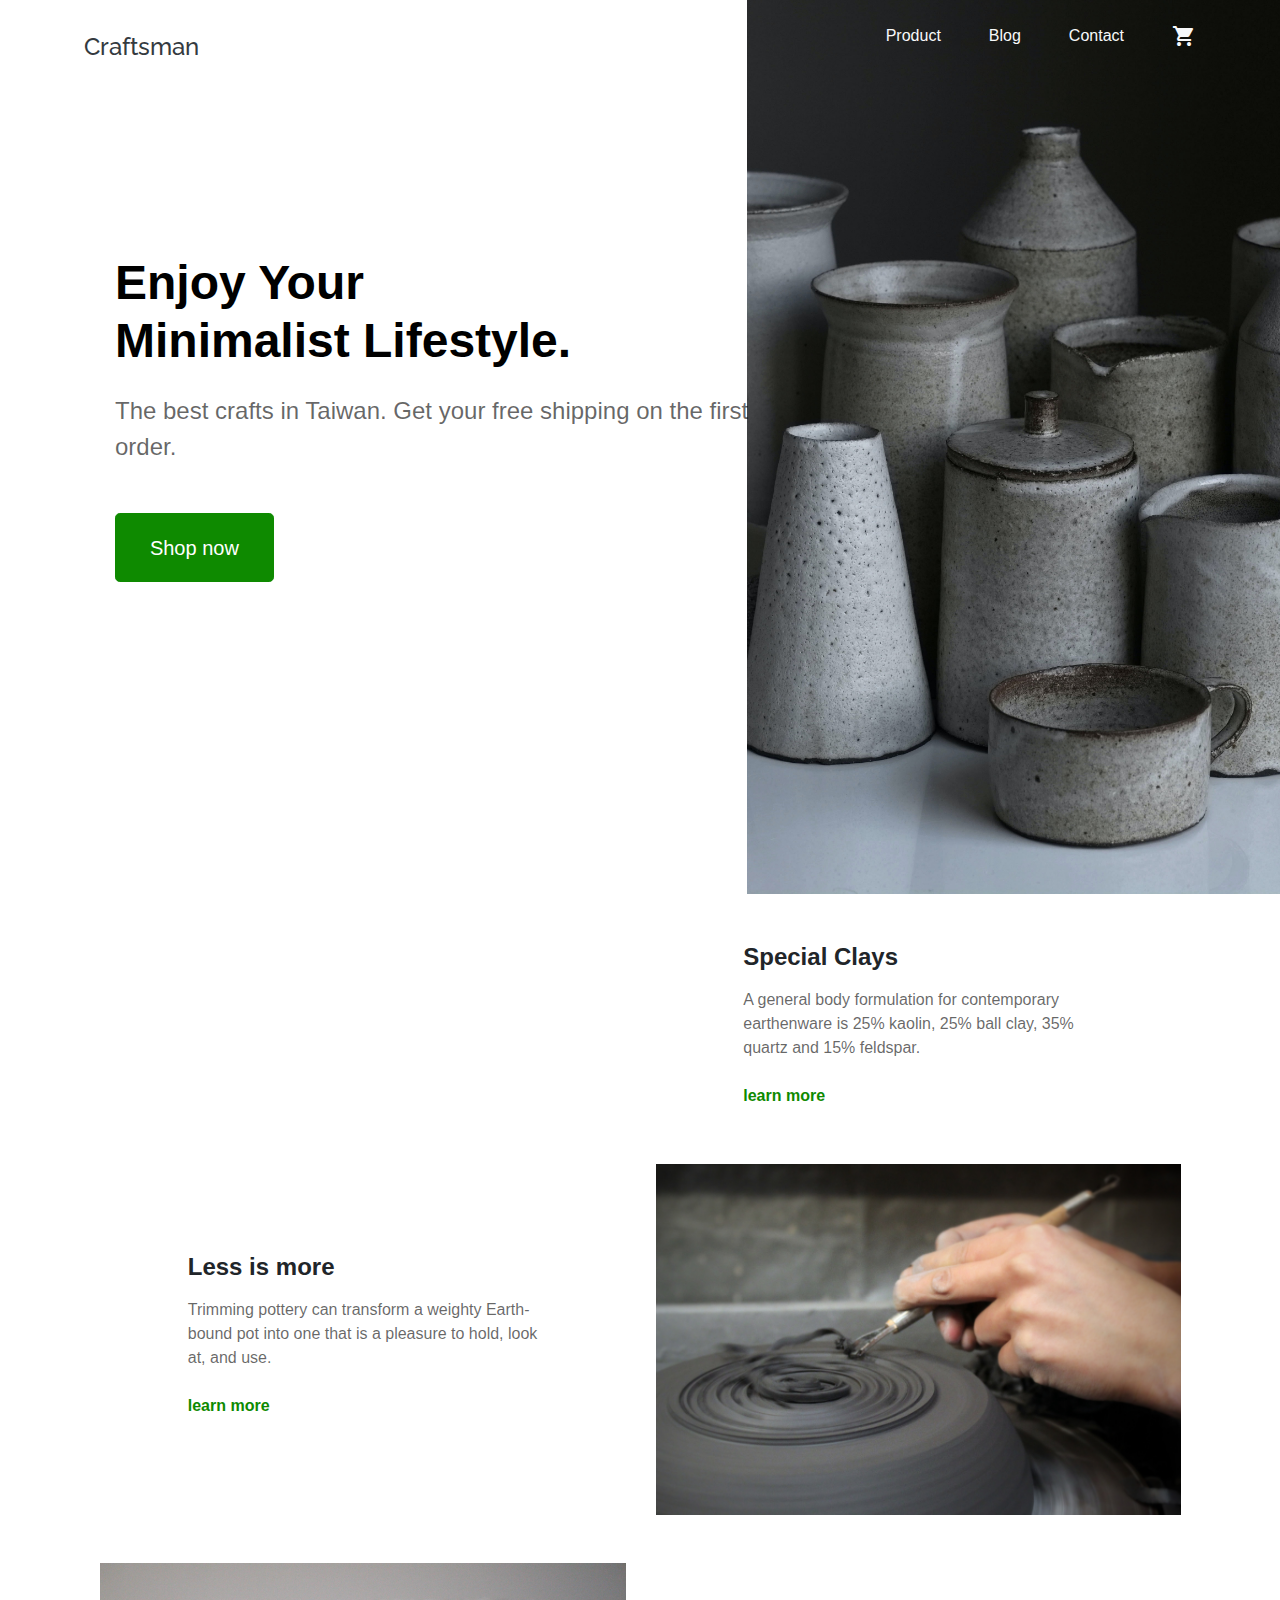
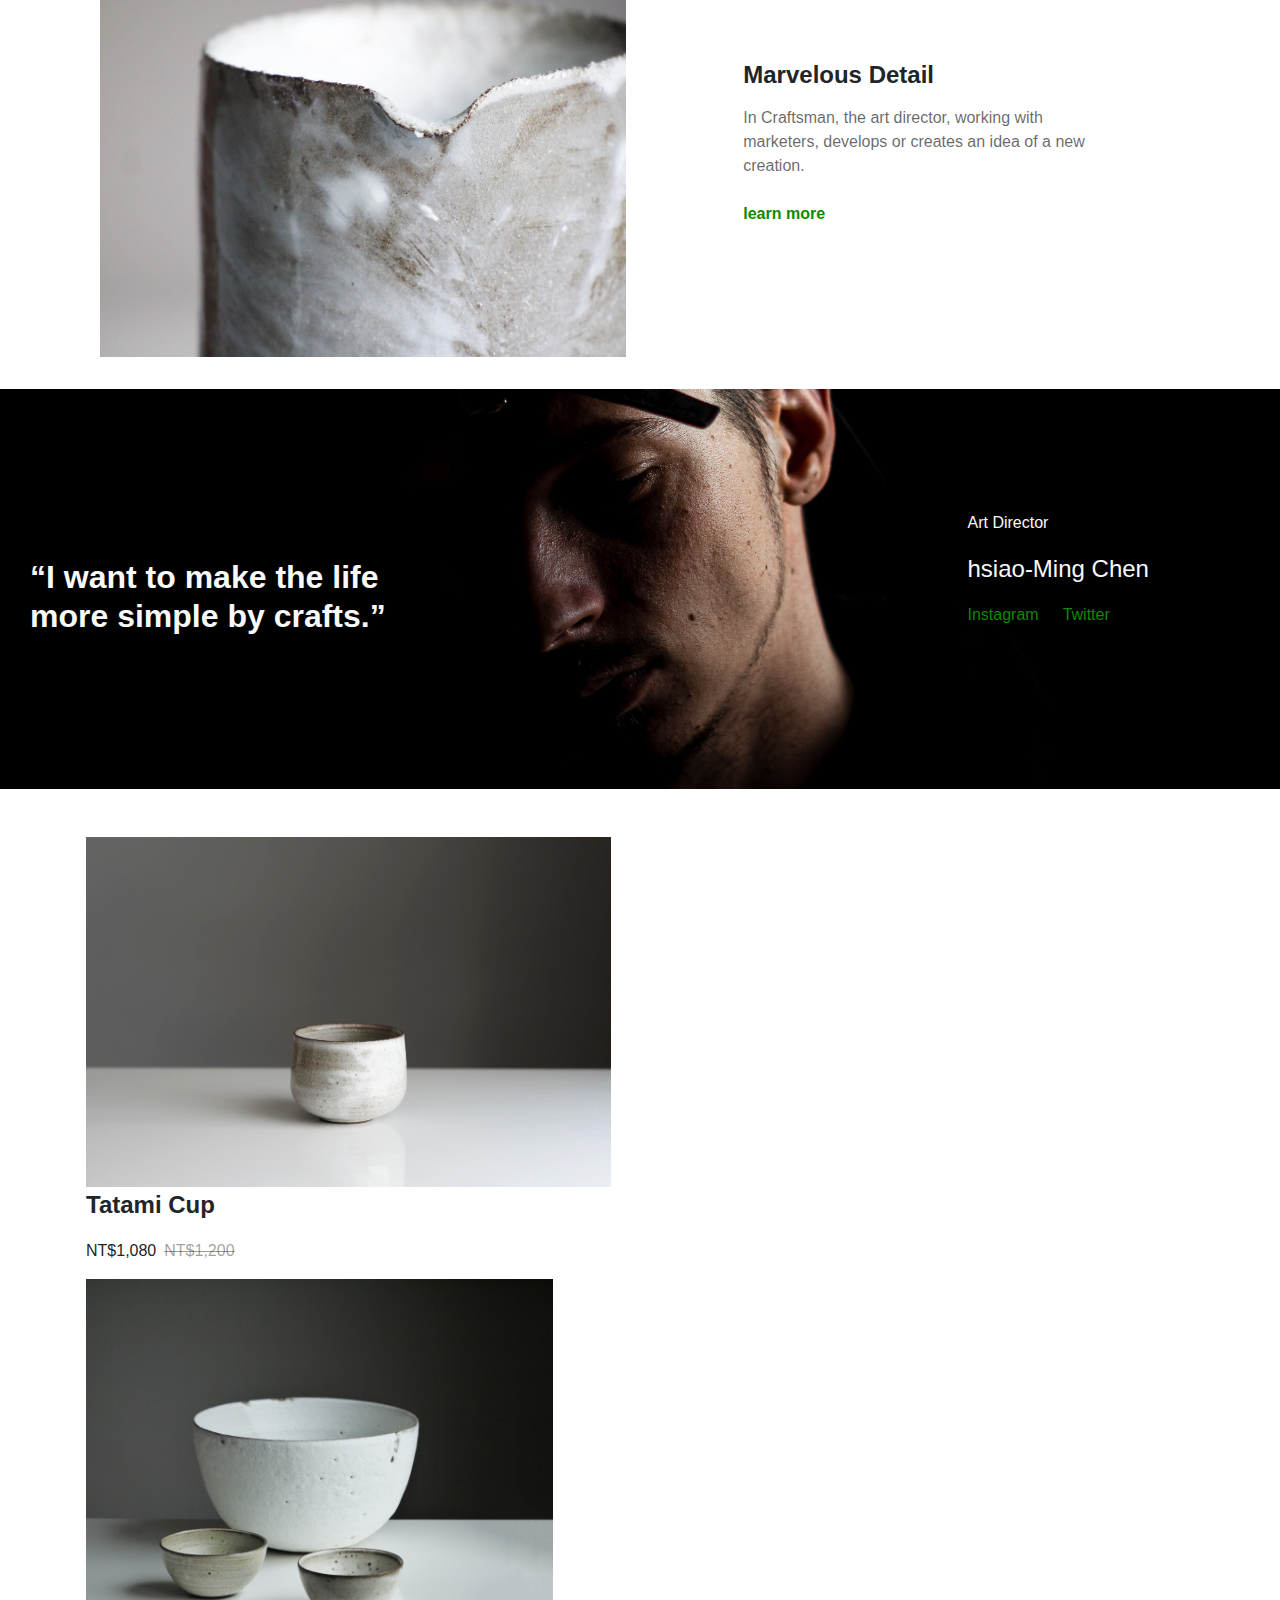
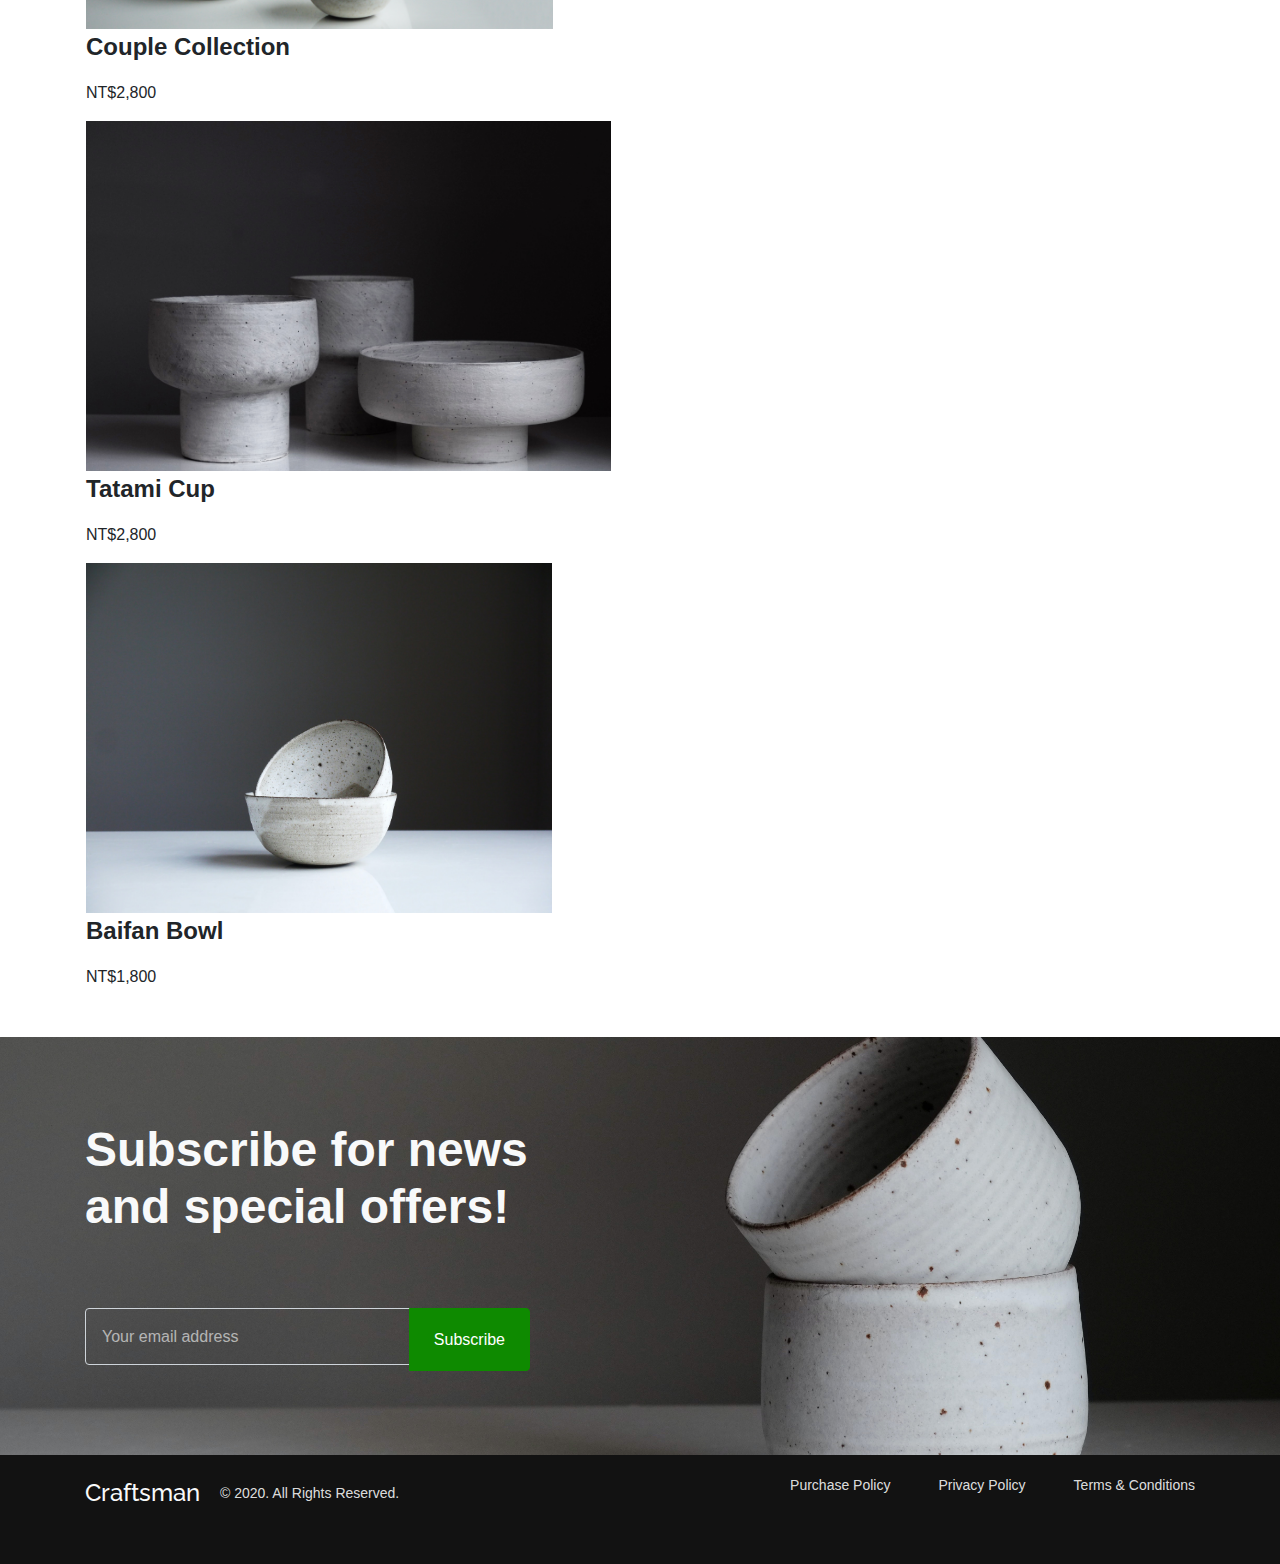
==== index.html @ 8ff85cf5 "Initial commit" ====
<!DOCTYPE html>
<html lang="en">

<head>
  <meta charset="UTF-8">
  <meta name="viewport" content="width=device-width, initial-scale=1.0">
  <meta http-equiv="X-UA-Compatible" content="ie=edge">
  <title>Craftsman</title>
  <link rel="stylesheet" href="./assets/style/all.css">
  <link href="https://fonts.googleapis.com/icon?family=Material+Icons" rel="stylesheet">
  <link href="https://fonts.googleapis.com/css2?family=Raleway:ital,wght@1,900&display=swap" rel="stylesheet">
  <link rel="stylesheet" href="https://unpkg.com/swiper/css/swiper.min.css">
</head>

<body>
  <!-- desktopMenu -->
<div class="desktopMenu container-fluid px-lg-8 d-flex justify-content-between align-items-center pt-4">
  <h1 class="raleway mb-0">
    <a href="index.html" class="text-dark fz-24">Craftsman</a>
  </h1>
  <ul class="d-flex">
    <li><a href="product.html" class="text-light">Product</a></li>
    <li><a href="#" class="text-light ml-6">Blog</a></li>
    <li><a href="#" class="text-light ml-6">Contact</a></li>
    <li>
      <a href="#">
        <span class="material-icons text-light ml-6">
          shopping_cart
        </span>
      </a>
    </li>
  </ul>
</div>
<div class="container-fluid position-relative">
  <!-- mobileHeader -->
  <div class="mobileHeader container pt-3 position-relative">
    <div class="row">
      <div class="col d-flex align-items-center ">
        <a href="#">
          <span class="material-icons hamIcon text-light">
            menu
          </span>
        </a>
      </div>
      <div class="col d-flex align-items-center justify-content-center">
        <h1 class="raleway mb-0">
          <a href="index.html" class="text-light fz-24">Craftsman</a>
        </h1>
      </div>
      <div class="col d-flex align-items-center justify-content-end">
        <a href="#">
          <span class="material-icons text-light">
            shopping_cart
          </span>
        </a>
      </div>
    </div>
    <!-- hamIcon -->
    <div class="container hamList position-absolute">
      <div class="row">
        <div class="col-12">
          <div class="d-flex justify-content-between">
            <a href="#" class="material-icons text-secondary backArrow">
              arrow_back
            </a>
            <a href="#" class="material-icons text-secondary">
              shopping_cart
            </a>
          </div>
          <div class="dropdown">
            <p class="dropdown-item-text px-0 d-flex justify-content-between align-items-center">
              <a href="product.html" class="text-secondary fz-24 font-weight-bold py-3">Product</a>
              <span class="material-icons">
                keyboard_arrow_up
              </span>
            </p>
            <hr class="text-secondary">
            <a class="dropdown-item text-info px-0" href="#">ALL24</a>
            <a class="dropdown-item text-info px-0" href="#">BOWL10</a>
            <a class="dropdown-item text-info px-0" href="#">CUP8</a>
            <a class="dropdown-item text-info px-0" href="#">PLATE3</a>
            <a class="dropdown-item text-info px-0" href="#">VASE3</a>
          </div>
          <hr class="text-secondary">
          <a href="#" class="text-secondary fz-24 font-weight-bold py-3">Blog</a>
          <hr class="text-secondary">
          <a href="#" class="text-secondary fz-24 font-weight-bold py-3">Contact</a>
          <hr class="text-secondary mb-213">
        </div>
      </div>
    </div>
  </div>
  <!-- banner -->
  <div class="row justify-content-end">
    <div class="banner col-lg-5 bg-cover position-absolute"></div>
  </div>
  <div class="bannerSlogan container">
    <div class="row d-lg-flex flex-lg-column justify-content-center">
      <div class="col-lg-7">
        <h2 class="text-light text-center font-weight-bold mb-4">Enjoy Your</br> Minimalist Lifestyle.</h2>
        <p class="text-success text-center mb-lg-6">The best crafts in Taiwan. Get your free shipping on the first
          order.
        </p>
        <a class="shopBtn btn btn-primary btn-lg " href="product.html" role="button">Shop now</a>
      </div>
    </div>
  </div>
</div>
<!-- index introdution -->
<div class="introduction container-fluid px-lg-8">
  <div class="row">
    <ul class="col-12 pl-3">
      <li class="d-lg-flex align-items-lg-center mb-lg-5">
        <img src="assets/images/index-2.jpg" alt="" class="mb-3 col-lg-6">
        <div class="col-lg-6 d-lg-flex flex-lg-column align-items-lg-center">
          <h4 class="fz-24 font-weight-bold mb-3">Special Clays</h4>
          <p class="mb-4 text-info">A general body formulation for contemporary earthenware is 25% kaolin, 25%
            ball clay, 35% quartz and
            15% feldspar.</p>
          <a href="#" class="text-primary font-weight-bold mb-4">learn more</a>
        </div>
      </li>
      <li class="d-lg-flex flex-lg-row-reverse align-items-lg-center mb-lg-5">
        <img src="assets/images/index-3.jpg" alt="" class="mb-3 col-lg-6">
        <div class="col-lg-6 d-lg-flex flex-lg-column align-items-lg-center">
          <h4 class="fz-24 font-weight-bold mb-3">Less is more</h4>
          <p class="mb-4 text-info">Trimming pottery can transform a weighty Earth-bound pot into one that is a
            pleasure to hold, look
            at, and use.</p>
          <a href="#" class="text-primary font-weight-bold mb-4">learn more</a>
        </div>
      </li>
      <li class="d-lg-flex align-items-lg-center">
        <img src="assets/images/index-4.jpg" alt="" class="mb-3 col-lg-6">
        <div class="col-lg-6 d-lg-flex flex-lg-column align-items-lg-center">
          <h4 class="fz-24 font-weight-bold mb-3">Marvelous Detail</h4>
          <p class="mb-4 text-info">In Craftsman, the art director, working with marketers, develops or creates an
            idea of a new
            creation.</p>
          <a href="#" class="text-primary font-weight-bold mb-6">learn more</a>
        </div>
      </li>
    </ul>
  </div>
</div>
<!-- art director -->
<div
  class="director bg-cover container-fluid d-flex flex-column flex-lg-row justify-content-between align-items-lg-center mb-6">
  <h3 class="text-light col-lg-4 font-weight-bold fz-32 py-15 pt-4">“I want to make the life more simple by crafts.”
  </h3>
  <div class="py-15 col-lg-3">
    <p class="text-light">Art Director</p>
    <p class="fz-24 text-light">hsiao-Ming Chen</p>
    <ul class="d-flex pb-4">
      <li>
        <a href="#" class="text-primary">Instagram</a>
      </li>
      <li class="ml-4">
        <a href="#" class="text-primary">Twitter</a>
      </li>
    </ul>
  </div>
</div>
<!-- craft Touch Slider -->
<div class="swiper-container mb-6 pl-3">
  <div class="swiper-wrapper craftContent">
    <div class="swiper-slide craftSlider">
      <img src="assets/images/img-1.jpg" alt="">
      <p class="font-weight-bold fz-24">Tatami Cup</p>
      <p>NT$1,080<span class="text-warning ml-2 lineThrough">NT$1,200</span></p>
    </div>
    <div class="swiper-slide craftSlider">
      <img src="assets/images/img-2.jpg" alt="">
      <p class="font-weight-bold fz-24">Couple Collection</p>
      <p>NT$2,800</p>
    </div>
    <div class="swiper-slide craftSlider">
      <img src="assets/images/img-3.jpg" alt="">
      <p class="font-weight-bold fz-24">Tatami Cup</p>
      <p>NT$2,800</p>
    </div>
    <div class="swiper-slide craftSlider">
      <img src="assets/images/img-4.jpg" alt="">
      <p class="font-weight-bold fz-24">Baifan Bowl</p>
      <p>NT$1,800</p>
    </div>
  </div>
</div>

  <!-- subscribe -->
  <div class="subscribe bg-cover">
    <div class="container">
      <div class="row">
        <div class="col-12 col-lg-5">
          <h2 class="text-light font-weight-bold py-4 pt-lg-8 mb-lg-6">Subscribe for news</br> and special offers!</h2>
          <div class="input-group mb-4 mb-lg-8">
            <input type="text" class="form-control bg-transparent subscribeInput" placeholder="Your email address"
              aria-label="Your email address" aria-describedby="subscribeEmail">
            <div class="input-group-append">
              <button class="btn btn-primary subscribeBtn" type="button" id="subscribeEmail">Subscribe</button>
            </div>
          </div>
        </div>
      </div>
    </div>
  </div>
  <!-- footer -->
  <div class="footer bg-secondary">
    <div class="container">
      <div class="row">
        <div class="col-12 col-lg-12 d-lg-flex justify-content-lg-between align-items-lg-center">
          <h2 class="raleway fz-24 pt-4 pb-6">
            <a href="index.html" class="text-light">Craftsman</a>
          </h2>
          <ul class="mb-6 d-lg-flex">
            <li>
              <a href="#" class="fz-14 text-success">Purchase Policy</a>
            </li>
            <li>
              <a href="#" class="fz-14 text-success ml-lg-6">Privacy Policy</a>
            </li>
            <li>
              <a href="#" class="fz-14 text-success ml-lg-6">Terms & Conditions</a>
            </li>
          </ul>
          <p class="fz-14 text-success">© 2020. All Rights Reserved.</p>
        </div>
      </div>
    </div>
  </div>


  <script src="./assets/js/vendors.js"></script>
  <script src="./assets/js/all.js"></script>
  <script src="https://unpkg.com/swiper/js/swiper.min.js"></script>

  <!-- Initialize Swiper -->
  <script>
    var swiper = new Swiper('.swiper-container', {
      slidesPerView: 1.5, // perview 秀出來圖的數量
      spaceBetween: 16,  // slide 間距
      grabCursor: true, // 小手
      breakpoints: {
        // 768: {
        //   slidesPerView: 4,
        //   spaceBetween: 40,
        // },
        1200: {
          slidesPerView: 4,
          spaceBetween: 30,
        },
      }
    });
  </script>
</body>

</html>
---- assets/style/all.css ----
*, *::before, *::after {
  -webkit-box-sizing: border-box;
          box-sizing: border-box; }

img {
  max-width: 100%;
  height: auto;
  display: block; }

body {
  line-height: 1.5;
  height: 100vh; }

a {
  display: block !important;
  text-decoration: none !important;
  color: black; }

ul {
  list-style: none !important;
  -webkit-padding-start: 0px !important;
          padding-inline-start: 0px !important; }

.fz-24 {
  font-size: 24px; }

.fz-20 {
  font-size: 20px; }

.fz-14 {
  font-size: 14px; }

.fz-32 {
  font-size: 32px; }

.raleway {
  font-family: 'Raleway', sans-serif; }

.bg-cover {
  background-position: center center;
  background-size: cover;
  background-repeat: no-repeat; }

.py-15 {
  padding-left: 15px;
  padding-right: 15px; }

.mb-213 {
  margin-bottom: 213px; }

.lineThrough {
  text-decoration: line-through; }

/*!
 * Bootstrap v4.5.0 (https://getbootstrap.com/)
 * Copyright 2011-2020 The Bootstrap Authors
 * Copyright 2011-2020 Twitter, Inc.
 * Licensed under MIT (https://github.com/twbs/bootstrap/blob/master/LICENSE)
 */
:root {
  --blue: #007bff;
  --indigo: #6610f2;
  --purple: #6f42c1;
  --pink: #e83e8c;
  --red: #dc3545;
  --orange: #fd7e14;
  --yellow: #ffc107;
  --green: #28a745;
  --teal: #20c997;
  --cyan: #17a2b8;
  --white: #fff;
  --gray: #6c757d;
  --gray-dark: #343a40;
  --primary: #0E8A00;
  --secondary: #121212;
  --success: #FFFFFFDE;
  --info: #0000009A;
  --warning: #00000062;
  --danger: #F2F2F2;
  --light: #f8f9fa;
  --dark: #343a40;
  --breakpoint-xs: 0;
  --breakpoint-sm: 576px;
  --breakpoint-md: 768px;
  --breakpoint-lg: 992px;
  --breakpoint-xl: 1200px;
  --font-family-sans-serif: -apple-system, BlinkMacSystemFont, "Segoe UI", Roboto, "Helvetica Neue", Arial, "Noto Sans", sans-serif, "Apple Color Emoji", "Segoe UI Emoji", "Segoe UI Symbol", "Noto Color Emoji";
  --font-family-monospace: SFMono-Regular, Menlo, Monaco, Consolas, "Liberation Mono", "Courier New", monospace; }

*, *::before, *::after {
  -webkit-box-sizing: border-box;
          box-sizing: border-box; }

html {
  font-family: sans-serif;
  line-height: 1.15;
  -webkit-text-size-adjust: 100%;
  -webkit-tap-highlight-color: rgba(0, 0, 0, 0); }

article, aside, figcaption, figure, footer, header, hgroup, main, nav, section {
  display: block; }

body {
  margin: 0;
  font-family: -apple-system, BlinkMacSystemFont, "Segoe UI", Roboto, "Helvetica Neue", Arial, "Noto Sans", sans-serif, "Apple Color Emoji", "Segoe UI Emoji", "Segoe UI Symbol", "Noto Color Emoji";
  font-size: 1rem;
  font-weight: 400;
  line-height: 1.5;
  color: #212529;
  text-align: left;
  background-color: #fff; }

[tabindex="-1"]:focus:not(:focus-visible) {
  outline: 0 !important; }

hr {
  -webkit-box-sizing: content-box;
          box-sizing: content-box;
  height: 0;
  overflow: visible; }

h1, h2, h3, h4, h5, h6 {
  margin-top: 0;
  margin-bottom: 0.5rem; }

p {
  margin-top: 0;
  margin-bottom: 1rem; }

abbr[title],
abbr[data-original-title] {
  text-decoration: underline;
  -webkit-text-decoration: underline dotted;
          text-decoration: underline dotted;
  cursor: help;
  border-bottom: 0;
  -webkit-text-decoration-skip-ink: none;
          text-decoration-skip-ink: none; }

address {
  margin-bottom: 1rem;
  font-style: normal;
  line-height: inherit; }

ol,
ul,
dl {
  margin-top: 0;
  margin-bottom: 1rem; }

ol ol,
ul ul,
ol ul,
ul ol {
  margin-bottom: 0; }

dt {
  font-weight: 700; }

dd {
  margin-bottom: .5rem;
  margin-left: 0; }

blockquote {
  margin: 0 0 1rem; }

b,
strong {
  font-weight: bolder; }

small {
  font-size: 80%; }

sub,
sup {
  position: relative;
  font-size: 75%;
  line-height: 0;
  vertical-align: baseline; }

sub {
  bottom: -.25em; }

sup {
  top: -.5em; }

a {
  color: #0E8A00;
  text-decoration: none;
  background-color: transparent; }
  a:hover {
    color: #063e00;
    text-decoration: underline; }

a:not([href]) {
  color: inherit;
  text-decoration: none; }
  a:not([href]):hover {
    color: inherit;
    text-decoration: none; }

pre,
code,
kbd,
samp {
  font-family: SFMono-Regular, Menlo, Monaco, Consolas, "Liberation Mono", "Courier New", monospace;
  font-size: 1em; }

pre {
  margin-top: 0;
  margin-bottom: 1rem;
  overflow: auto;
  -ms-overflow-style: scrollbar; }

figure {
  margin: 0 0 1rem; }

img {
  vertical-align: middle;
  border-style: none; }

svg {
  overflow: hidden;
  vertical-align: middle; }

table {
  border-collapse: collapse; }

caption {
  padding-top: 0.75rem;
  padding-bottom: 0.75rem;
  color: #6c757d;
  text-align: left;
  caption-side: bottom; }

th {
  text-align: inherit; }

label {
  display: inline-block;
  margin-bottom: 0.5rem; }

button {
  border-radius: 0; }

button:focus {
  outline: 1px dotted;
  outline: 5px auto -webkit-focus-ring-color; }

input,
button,
select,
optgroup,
textarea {
  margin: 0;
  font-family: inherit;
  font-size: inherit;
  line-height: inherit; }

button,
input {
  overflow: visible; }

button,
select {
  text-transform: none; }

[role="button"] {
  cursor: pointer; }

select {
  word-wrap: normal; }

button,
[type="button"],
[type="reset"],
[type="submit"] {
  -webkit-appearance: button; }

button:not(:disabled),
[type="button"]:not(:disabled),
[type="reset"]:not(:disabled),
[type="submit"]:not(:disabled) {
  cursor: pointer; }

button::-moz-focus-inner,
[type="button"]::-moz-focus-inner,
[type="reset"]::-moz-focus-inner,
[type="submit"]::-moz-focus-inner {
  padding: 0;
  border-style: none; }

input[type="radio"],
input[type="checkbox"] {
  -webkit-box-sizing: border-box;
          box-sizing: border-box;
  padding: 0; }

textarea {
  overflow: auto;
  resize: vertical; }

fieldset {
  min-width: 0;
  padding: 0;
  margin: 0;
  border: 0; }

legend {
  display: block;
  width: 100%;
  max-width: 100%;
  padding: 0;
  margin-bottom: .5rem;
  font-size: 1.5rem;
  line-height: inherit;
  color: inherit;
  white-space: normal; }

progress {
  vertical-align: baseline; }

[type="number"]::-webkit-inner-spin-button,
[type="number"]::-webkit-outer-spin-button {
  height: auto; }

[type="search"] {
  outline-offset: -2px;
  -webkit-appearance: none; }

[type="search"]::-webkit-search-decoration {
  -webkit-appearance: none; }

::-webkit-file-upload-button {
  font: inherit;
  -webkit-appearance: button; }

output {
  display: inline-block; }

summary {
  display: list-item;
  cursor: pointer; }

template {
  display: none; }

[hidden] {
  display: none !important; }

h1, h2, h3, h4, h5, h6,
.h1, .h2, .h3, .h4, .h5, .h6 {
  margin-bottom: 0.5rem;
  font-weight: 500;
  line-height: 1.2; }

h1, .h1 {
  font-size: 2.5rem; }

h2, .h2 {
  font-size: 2rem; }

h3, .h3 {
  font-size: 1.75rem; }

h4, .h4 {
  font-size: 1.5rem; }

h5, .h5 {
  font-size: 1.25rem; }

h6, .h6 {
  font-size: 1rem; }

.lead {
  font-size: 1.25rem;
  font-weight: 300; }

.display-1 {
  font-size: 6rem;
  font-weight: 300;
  line-height: 1.2; }

.display-2 {
  font-size: 5.5rem;
  font-weight: 300;
  line-height: 1.2; }

.display-3 {
  font-size: 4.5rem;
  font-weight: 300;
  line-height: 1.2; }

.display-4 {
  font-size: 3.5rem;
  font-weight: 300;
  line-height: 1.2; }

hr {
  margin-top: 1rem;
  margin-bottom: 1rem;
  border: 0;
  border-top: 1px solid rgba(0, 0, 0, 0.1); }

small,
.small {
  font-size: 80%;
  font-weight: 400; }

mark,
.mark {
  padding: 0.2em;
  background-color: #fcf8e3; }

.list-unstyled {
  padding-left: 0;
  list-style: none; }

.list-inline {
  padding-left: 0;
  list-style: none; }

.list-inline-item {
  display: inline-block; }
  .list-inline-item:not(:last-child) {
    margin-right: 0.5rem; }

.initialism {
  font-size: 90%;
  text-transform: uppercase; }

.blockquote {
  margin-bottom: 1rem;
  font-size: 1.25rem; }

.blockquote-footer {
  display: block;
  font-size: 80%;
  color: #6c757d; }
  .blockquote-footer::before {
    content: "\2014\00A0"; }

.img-fluid {
  max-width: 100%;
  height: auto; }

.img-thumbnail {
  padding: 0.25rem;
  background-color: #fff;
  border: 1px solid #dee2e6;
  border-radius: 0.25rem;
  max-width: 100%;
  height: auto; }

.figure {
  display: inline-block; }

.figure-img {
  margin-bottom: 0.5rem;
  line-height: 1; }

.figure-caption {
  font-size: 90%;
  color: #6c757d; }

code {
  font-size: 87.5%;
  color: #e83e8c;
  word-wrap: break-word; }
  a > code {
    color: inherit; }

kbd {
  padding: 0.2rem 0.4rem;
  font-size: 87.5%;
  color: #fff;
  background-color: #212529;
  border-radius: 0.2rem; }
  kbd kbd {
    padding: 0;
    font-size: 100%;
    font-weight: 700; }

pre {
  display: block;
  font-size: 87.5%;
  color: #212529; }
  pre code {
    font-size: inherit;
    color: inherit;
    word-break: normal; }

.pre-scrollable {
  max-height: 340px;
  overflow-y: scroll; }

.container {
  width: 100%;
  padding-right: 15px;
  padding-left: 15px;
  margin-right: auto;
  margin-left: auto; }
  @media (min-width: 576px) {
    .container {
      max-width: 540px; } }
  @media (min-width: 768px) {
    .container {
      max-width: 720px; } }
  @media (min-width: 992px) {
    .container {
      max-width: 960px; } }
  @media (min-width: 1200px) {
    .container {
      max-width: 1140px; } }

.container-fluid, .container-sm, .container-md, .container-lg, .container-xl {
  width: 100%;
  padding-right: 15px;
  padding-left: 15px;
  margin-right: auto;
  margin-left: auto; }

@media (min-width: 576px) {
  .container, .container-sm {
    max-width: 540px; } }

@media (min-width: 768px) {
  .container, .container-sm, .container-md {
    max-width: 720px; } }

@media (min-width: 992px) {
  .container, .container-sm, .container-md, .container-lg {
    max-width: 960px; } }

@media (min-width: 1200px) {
  .container, .container-sm, .container-md, .container-lg, .container-xl {
    max-width: 1140px; } }

.row {
  display: -webkit-box;
  display: -ms-flexbox;
  display: flex;
  -ms-flex-wrap: wrap;
      flex-wrap: wrap;
  margin-right: -15px;
  margin-left: -15px; }

.no-gutters {
  margin-right: 0;
  margin-left: 0; }
  .no-gutters > .col,
  .no-gutters > [class*="col-"] {
    padding-right: 0;
    padding-left: 0; }

.col-1, .col-2, .col-3, .col-4, .col-5, .col-6, .col-7, .col-8, .col-9, .col-10, .col-11, .col-12, .col,
.col-auto, .col-sm-1, .col-sm-2, .col-sm-3, .col-sm-4, .col-sm-5, .col-sm-6, .col-sm-7, .col-sm-8, .col-sm-9, .col-sm-10, .col-sm-11, .col-sm-12, .col-sm,
.col-sm-auto, .col-md-1, .col-md-2, .col-md-3, .col-md-4, .col-md-5, .col-md-6, .col-md-7, .col-md-8, .col-md-9, .col-md-10, .col-md-11, .col-md-12, .col-md,
.col-md-auto, .col-lg-1, .col-lg-2, .col-lg-3, .col-lg-4, .col-lg-5, .col-lg-6, .col-lg-7, .col-lg-8, .col-lg-9, .col-lg-10, .col-lg-11, .col-lg-12, .col-lg,
.col-lg-auto, .col-xl-1, .col-xl-2, .col-xl-3, .col-xl-4, .col-xl-5, .col-xl-6, .col-xl-7, .col-xl-8, .col-xl-9, .col-xl-10, .col-xl-11, .col-xl-12, .col-xl,
.col-xl-auto {
  position: relative;
  width: 100%;
  padding-right: 15px;
  padding-left: 15px; }

.col {
  -ms-flex-preferred-size: 0;
      flex-basis: 0;
  -webkit-box-flex: 1;
      -ms-flex-positive: 1;
          flex-grow: 1;
  min-width: 0;
  max-width: 100%; }

.row-cols-1 > * {
  -webkit-box-flex: 0;
      -ms-flex: 0 0 100%;
          flex: 0 0 100%;
  max-width: 100%; }

.row-cols-2 > * {
  -webkit-box-flex: 0;
      -ms-flex: 0 0 50%;
          flex: 0 0 50%;
  max-width: 50%; }

.row-cols-3 > * {
  -webkit-box-flex: 0;
      -ms-flex: 0 0 33.33333%;
          flex: 0 0 33.33333%;
  max-width: 33.33333%; }

.row-cols-4 > * {
  -webkit-box-flex: 0;
      -ms-flex: 0 0 25%;
          flex: 0 0 25%;
  max-width: 25%; }

.row-cols-5 > * {
  -webkit-box-flex: 0;
      -ms-flex: 0 0 20%;
          flex: 0 0 20%;
  max-width: 20%; }

.row-cols-6 > * {
  -webkit-box-flex: 0;
      -ms-flex: 0 0 16.66667%;
          flex: 0 0 16.66667%;
  max-width: 16.66667%; }

.col-auto {
  -webkit-box-flex: 0;
      -ms-flex: 0 0 auto;
          flex: 0 0 auto;
  width: auto;
  max-width: 100%; }

.col-1 {
  -webkit-box-flex: 0;
      -ms-flex: 0 0 8.33333%;
          flex: 0 0 8.33333%;
  max-width: 8.33333%; }

.col-2 {
  -webkit-box-flex: 0;
      -ms-flex: 0 0 16.66667%;
          flex: 0 0 16.66667%;
  max-width: 16.66667%; }

.col-3 {
  -webkit-box-flex: 0;
      -ms-flex: 0 0 25%;
          flex: 0 0 25%;
  max-width: 25%; }

.col-4 {
  -webkit-box-flex: 0;
      -ms-flex: 0 0 33.33333%;
          flex: 0 0 33.33333%;
  max-width: 33.33333%; }

.col-5 {
  -webkit-box-flex: 0;
      -ms-flex: 0 0 41.66667%;
          flex: 0 0 41.66667%;
  max-width: 41.66667%; }

.col-6 {
  -webkit-box-flex: 0;
      -ms-flex: 0 0 50%;
          flex: 0 0 50%;
  max-width: 50%; }

.col-7 {
  -webkit-box-flex: 0;
      -ms-flex: 0 0 58.33333%;
          flex: 0 0 58.33333%;
  max-width: 58.33333%; }

.col-8 {
  -webkit-box-flex: 0;
      -ms-flex: 0 0 66.66667%;
          flex: 0 0 66.66667%;
  max-width: 66.66667%; }

.col-9 {
  -webkit-box-flex: 0;
      -ms-flex: 0 0 75%;
          flex: 0 0 75%;
  max-width: 75%; }

.col-10 {
  -webkit-box-flex: 0;
      -ms-flex: 0 0 83.33333%;
          flex: 0 0 83.33333%;
  max-width: 83.33333%; }

.col-11 {
  -webkit-box-flex: 0;
      -ms-flex: 0 0 91.66667%;
          flex: 0 0 91.66667%;
  max-width: 91.66667%; }

.col-12 {
  -webkit-box-flex: 0;
      -ms-flex: 0 0 100%;
          flex: 0 0 100%;
  max-width: 100%; }

.order-first {
  -webkit-box-ordinal-group: 0;
      -ms-flex-order: -1;
          order: -1; }

.order-last {
  -webkit-box-ordinal-group: 14;
      -ms-flex-order: 13;
          order: 13; }

.order-0 {
  -webkit-box-ordinal-group: 1;
      -ms-flex-order: 0;
          order: 0; }

.order-1 {
  -webkit-box-ordinal-group: 2;
      -ms-flex-order: 1;
          order: 1; }

.order-2 {
  -webkit-box-ordinal-group: 3;
      -ms-flex-order: 2;
          order: 2; }

.order-3 {
  -webkit-box-ordinal-group: 4;
      -ms-flex-order: 3;
          order: 3; }

.order-4 {
  -webkit-box-ordinal-group: 5;
      -ms-flex-order: 4;
          order: 4; }

.order-5 {
  -webkit-box-ordinal-group: 6;
      -ms-flex-order: 5;
          order: 5; }

.order-6 {
  -webkit-box-ordinal-group: 7;
      -ms-flex-order: 6;
          order: 6; }

.order-7 {
  -webkit-box-ordinal-group: 8;
      -ms-flex-order: 7;
          order: 7; }

.order-8 {
  -webkit-box-ordinal-group: 9;
      -ms-flex-order: 8;
          order: 8; }

.order-9 {
  -webkit-box-ordinal-group: 10;
      -ms-flex-order: 9;
          order: 9; }

.order-10 {
  -webkit-box-ordinal-group: 11;
      -ms-flex-order: 10;
          order: 10; }

.order-11 {
  -webkit-box-ordinal-group: 12;
      -ms-flex-order: 11;
          order: 11; }

.order-12 {
  -webkit-box-ordinal-group: 13;
      -ms-flex-order: 12;
          order: 12; }

.offset-1 {
  margin-left: 8.33333%; }

.offset-2 {
  margin-left: 16.66667%; }

.offset-3 {
  margin-left: 25%; }

.offset-4 {
  margin-left: 33.33333%; }

.offset-5 {
  margin-left: 41.66667%; }

.offset-6 {
  margin-left: 50%; }

.offset-7 {
  margin-left: 58.33333%; }

.offset-8 {
  margin-left: 66.66667%; }

.offset-9 {
  margin-left: 75%; }

.offset-10 {
  margin-left: 83.33333%; }

.offset-11 {
  margin-left: 91.66667%; }

@media (min-width: 576px) {
  .col-sm {
    -ms-flex-preferred-size: 0;
        flex-basis: 0;
    -webkit-box-flex: 1;
        -ms-flex-positive: 1;
            flex-grow: 1;
    min-width: 0;
    max-width: 100%; }
  .row-cols-sm-1 > * {
    -webkit-box-flex: 0;
        -ms-flex: 0 0 100%;
            flex: 0 0 100%;
    max-width: 100%; }
  .row-cols-sm-2 > * {
    -webkit-box-flex: 0;
        -ms-flex: 0 0 50%;
            flex: 0 0 50%;
    max-width: 50%; }
  .row-cols-sm-3 > * {
    -webkit-box-flex: 0;
        -ms-flex: 0 0 33.33333%;
            flex: 0 0 33.33333%;
    max-width: 33.33333%; }
  .row-cols-sm-4 > * {
    -webkit-box-flex: 0;
        -ms-flex: 0 0 25%;
            flex: 0 0 25%;
    max-width: 25%; }
  .row-cols-sm-5 > * {
    -webkit-box-flex: 0;
        -ms-flex: 0 0 20%;
            flex: 0 0 20%;
    max-width: 20%; }
  .row-cols-sm-6 > * {
    -webkit-box-flex: 0;
        -ms-flex: 0 0 16.66667%;
            flex: 0 0 16.66667%;
    max-width: 16.66667%; }
  .col-sm-auto {
    -webkit-box-flex: 0;
        -ms-flex: 0 0 auto;
            flex: 0 0 auto;
    width: auto;
    max-width: 100%; }
  .col-sm-1 {
    -webkit-box-flex: 0;
        -ms-flex: 0 0 8.33333%;
            flex: 0 0 8.33333%;
    max-width: 8.33333%; }
  .col-sm-2 {
    -webkit-box-flex: 0;
        -ms-flex: 0 0 16.66667%;
            flex: 0 0 16.66667%;
    max-width: 16.66667%; }
  .col-sm-3 {
    -webkit-box-flex: 0;
        -ms-flex: 0 0 25%;
            flex: 0 0 25%;
    max-width: 25%; }
  .col-sm-4 {
    -webkit-box-flex: 0;
        -ms-flex: 0 0 33.33333%;
            flex: 0 0 33.33333%;
    max-width: 33.33333%; }
  .col-sm-5 {
    -webkit-box-flex: 0;
        -ms-flex: 0 0 41.66667%;
            flex: 0 0 41.66667%;
    max-width: 41.66667%; }
  .col-sm-6 {
    -webkit-box-flex: 0;
        -ms-flex: 0 0 50%;
            flex: 0 0 50%;
    max-width: 50%; }
  .col-sm-7 {
    -webkit-box-flex: 0;
        -ms-flex: 0 0 58.33333%;
            flex: 0 0 58.33333%;
    max-width: 58.33333%; }
  .col-sm-8 {
    -webkit-box-flex: 0;
        -ms-flex: 0 0 66.66667%;
            flex: 0 0 66.66667%;
    max-width: 66.66667%; }
  .col-sm-9 {
    -webkit-box-flex: 0;
        -ms-flex: 0 0 75%;
            flex: 0 0 75%;
    max-width: 75%; }
  .col-sm-10 {
    -webkit-box-flex: 0;
        -ms-flex: 0 0 83.33333%;
            flex: 0 0 83.33333%;
    max-width: 83.33333%; }
  .col-sm-11 {
    -webkit-box-flex: 0;
        -ms-flex: 0 0 91.66667%;
            flex: 0 0 91.66667%;
    max-width: 91.66667%; }
  .col-sm-12 {
    -webkit-box-flex: 0;
        -ms-flex: 0 0 100%;
            flex: 0 0 100%;
    max-width: 100%; }
  .order-sm-first {
    -webkit-box-ordinal-group: 0;
        -ms-flex-order: -1;
            order: -1; }
  .order-sm-last {
    -webkit-box-ordinal-group: 14;
        -ms-flex-order: 13;
            order: 13; }
  .order-sm-0 {
    -webkit-box-ordinal-group: 1;
        -ms-flex-order: 0;
            order: 0; }
  .order-sm-1 {
    -webkit-box-ordinal-group: 2;
        -ms-flex-order: 1;
            order: 1; }
  .order-sm-2 {
    -webkit-box-ordinal-group: 3;
        -ms-flex-order: 2;
            order: 2; }
  .order-sm-3 {
    -webkit-box-ordinal-group: 4;
        -ms-flex-order: 3;
            order: 3; }
  .order-sm-4 {
    -webkit-box-ordinal-group: 5;
        -ms-flex-order: 4;
            order: 4; }
  .order-sm-5 {
    -webkit-box-ordinal-group: 6;
        -ms-flex-order: 5;
            order: 5; }
  .order-sm-6 {
    -webkit-box-ordinal-group: 7;
        -ms-flex-order: 6;
            order: 6; }
  .order-sm-7 {
    -webkit-box-ordinal-group: 8;
        -ms-flex-order: 7;
            order: 7; }
  .order-sm-8 {
    -webkit-box-ordinal-group: 9;
        -ms-flex-order: 8;
            order: 8; }
  .order-sm-9 {
    -webkit-box-ordinal-group: 10;
        -ms-flex-order: 9;
            order: 9; }
  .order-sm-10 {
    -webkit-box-ordinal-group: 11;
        -ms-flex-order: 10;
            order: 10; }
  .order-sm-11 {
    -webkit-box-ordinal-group: 12;
        -ms-flex-order: 11;
            order: 11; }
  .order-sm-12 {
    -webkit-box-ordinal-group: 13;
        -ms-flex-order: 12;
            order: 12; }
  .offset-sm-0 {
    margin-left: 0; }
  .offset-sm-1 {
    margin-left: 8.33333%; }
  .offset-sm-2 {
    margin-left: 16.66667%; }
  .offset-sm-3 {
    margin-left: 25%; }
  .offset-sm-4 {
    margin-left: 33.33333%; }
  .offset-sm-5 {
    margin-left: 41.66667%; }
  .offset-sm-6 {
    margin-left: 50%; }
  .offset-sm-7 {
    margin-left: 58.33333%; }
  .offset-sm-8 {
    margin-left: 66.66667%; }
  .offset-sm-9 {
    margin-left: 75%; }
  .offset-sm-10 {
    margin-left: 83.33333%; }
  .offset-sm-11 {
    margin-left: 91.66667%; } }

@media (min-width: 768px) {
  .col-md {
    -ms-flex-preferred-size: 0;
        flex-basis: 0;
    -webkit-box-flex: 1;
        -ms-flex-positive: 1;
            flex-grow: 1;
    min-width: 0;
    max-width: 100%; }
  .row-cols-md-1 > * {
    -webkit-box-flex: 0;
        -ms-flex: 0 0 100%;
            flex: 0 0 100%;
    max-width: 100%; }
  .row-cols-md-2 > * {
    -webkit-box-flex: 0;
        -ms-flex: 0 0 50%;
            flex: 0 0 50%;
    max-width: 50%; }
  .row-cols-md-3 > * {
    -webkit-box-flex: 0;
        -ms-flex: 0 0 33.33333%;
            flex: 0 0 33.33333%;
    max-width: 33.33333%; }
  .row-cols-md-4 > * {
    -webkit-box-flex: 0;
        -ms-flex: 0 0 25%;
            flex: 0 0 25%;
    max-width: 25%; }
  .row-cols-md-5 > * {
    -webkit-box-flex: 0;
        -ms-flex: 0 0 20%;
            flex: 0 0 20%;
    max-width: 20%; }
  .row-cols-md-6 > * {
    -webkit-box-flex: 0;
        -ms-flex: 0 0 16.66667%;
            flex: 0 0 16.66667%;
    max-width: 16.66667%; }
  .col-md-auto {
    -webkit-box-flex: 0;
        -ms-flex: 0 0 auto;
            flex: 0 0 auto;
    width: auto;
    max-width: 100%; }
  .col-md-1 {
    -webkit-box-flex: 0;
        -ms-flex: 0 0 8.33333%;
            flex: 0 0 8.33333%;
    max-width: 8.33333%; }
  .col-md-2 {
    -webkit-box-flex: 0;
        -ms-flex: 0 0 16.66667%;
            flex: 0 0 16.66667%;
    max-width: 16.66667%; }
  .col-md-3 {
    -webkit-box-flex: 0;
        -ms-flex: 0 0 25%;
            flex: 0 0 25%;
    max-width: 25%; }
  .col-md-4 {
    -webkit-box-flex: 0;
        -ms-flex: 0 0 33.33333%;
            flex: 0 0 33.33333%;
    max-width: 33.33333%; }
  .col-md-5 {
    -webkit-box-flex: 0;
        -ms-flex: 0 0 41.66667%;
            flex: 0 0 41.66667%;
    max-width: 41.66667%; }
  .col-md-6 {
    -webkit-box-flex: 0;
        -ms-flex: 0 0 50%;
            flex: 0 0 50%;
    max-width: 50%; }
  .col-md-7 {
    -webkit-box-flex: 0;
        -ms-flex: 0 0 58.33333%;
            flex: 0 0 58.33333%;
    max-width: 58.33333%; }
  .col-md-8 {
    -webkit-box-flex: 0;
        -ms-flex: 0 0 66.66667%;
            flex: 0 0 66.66667%;
    max-width: 66.66667%; }
  .col-md-9 {
    -webkit-box-flex: 0;
        -ms-flex: 0 0 75%;
            flex: 0 0 75%;
    max-width: 75%; }
  .col-md-10 {
    -webkit-box-flex: 0;
        -ms-flex: 0 0 83.33333%;
            flex: 0 0 83.33333%;
    max-width: 83.33333%; }
  .col-md-11 {
    -webkit-box-flex: 0;
        -ms-flex: 0 0 91.66667%;
            flex: 0 0 91.66667%;
    max-width: 91.66667%; }
  .col-md-12 {
    -webkit-box-flex: 0;
        -ms-flex: 0 0 100%;
            flex: 0 0 100%;
    max-width: 100%; }
  .order-md-first {
    -webkit-box-ordinal-group: 0;
        -ms-flex-order: -1;
            order: -1; }
  .order-md-last {
    -webkit-box-ordinal-group: 14;
        -ms-flex-order: 13;
            order: 13; }
  .order-md-0 {
    -webkit-box-ordinal-group: 1;
        -ms-flex-order: 0;
            order: 0; }
  .order-md-1 {
    -webkit-box-ordinal-group: 2;
        -ms-flex-order: 1;
            order: 1; }
  .order-md-2 {
    -webkit-box-ordinal-group: 3;
        -ms-flex-order: 2;
            order: 2; }
  .order-md-3 {
    -webkit-box-ordinal-group: 4;
        -ms-flex-order: 3;
            order: 3; }
  .order-md-4 {
    -webkit-box-ordinal-group: 5;
        -ms-flex-order: 4;
            order: 4; }
  .order-md-5 {
    -webkit-box-ordinal-group: 6;
        -ms-flex-order: 5;
            order: 5; }
  .order-md-6 {
    -webkit-box-ordinal-group: 7;
        -ms-flex-order: 6;
            order: 6; }
  .order-md-7 {
    -webkit-box-ordinal-group: 8;
        -ms-flex-order: 7;
            order: 7; }
  .order-md-8 {
    -webkit-box-ordinal-group: 9;
        -ms-flex-order: 8;
            order: 8; }
  .order-md-9 {
    -webkit-box-ordinal-group: 10;
        -ms-flex-order: 9;
            order: 9; }
  .order-md-10 {
    -webkit-box-ordinal-group: 11;
        -ms-flex-order: 10;
            order: 10; }
  .order-md-11 {
    -webkit-box-ordinal-group: 12;
        -ms-flex-order: 11;
            order: 11; }
  .order-md-12 {
    -webkit-box-ordinal-group: 13;
        -ms-flex-order: 12;
            order: 12; }
  .offset-md-0 {
    margin-left: 0; }
  .offset-md-1 {
    margin-left: 8.33333%; }
  .offset-md-2 {
    margin-left: 16.66667%; }
  .offset-md-3 {
    margin-left: 25%; }
  .offset-md-4 {
    margin-left: 33.33333%; }
  .offset-md-5 {
    margin-left: 41.66667%; }
  .offset-md-6 {
    margin-left: 50%; }
  .offset-md-7 {
    margin-left: 58.33333%; }
  .offset-md-8 {
    margin-left: 66.66667%; }
  .offset-md-9 {
    margin-left: 75%; }
  .offset-md-10 {
    margin-left: 83.33333%; }
  .offset-md-11 {
    margin-left: 91.66667%; } }

@media (min-width: 992px) {
  .col-lg {
    -ms-flex-preferred-size: 0;
        flex-basis: 0;
    -webkit-box-flex: 1;
        -ms-flex-positive: 1;
            flex-grow: 1;
    min-width: 0;
    max-width: 100%; }
  .row-cols-lg-1 > * {
    -webkit-box-flex: 0;
        -ms-flex: 0 0 100%;
            flex: 0 0 100%;
    max-width: 100%; }
  .row-cols-lg-2 > * {
    -webkit-box-flex: 0;
        -ms-flex: 0 0 50%;
            flex: 0 0 50%;
    max-width: 50%; }
  .row-cols-lg-3 > * {
    -webkit-box-flex: 0;
        -ms-flex: 0 0 33.33333%;
            flex: 0 0 33.33333%;
    max-width: 33.33333%; }
  .row-cols-lg-4 > * {
    -webkit-box-flex: 0;
        -ms-flex: 0 0 25%;
            flex: 0 0 25%;
    max-width: 25%; }
  .row-cols-lg-5 > * {
    -webkit-box-flex: 0;
        -ms-flex: 0 0 20%;
            flex: 0 0 20%;
    max-width: 20%; }
  .row-cols-lg-6 > * {
    -webkit-box-flex: 0;
        -ms-flex: 0 0 16.66667%;
            flex: 0 0 16.66667%;
    max-width: 16.66667%; }
  .col-lg-auto {
    -webkit-box-flex: 0;
        -ms-flex: 0 0 auto;
            flex: 0 0 auto;
    width: auto;
    max-width: 100%; }
  .col-lg-1 {
    -webkit-box-flex: 0;
        -ms-flex: 0 0 8.33333%;
            flex: 0 0 8.33333%;
    max-width: 8.33333%; }
  .col-lg-2 {
    -webkit-box-flex: 0;
        -ms-flex: 0 0 16.66667%;
            flex: 0 0 16.66667%;
    max-width: 16.66667%; }
  .col-lg-3 {
    -webkit-box-flex: 0;
        -ms-flex: 0 0 25%;
            flex: 0 0 25%;
    max-width: 25%; }
  .col-lg-4 {
    -webkit-box-flex: 0;
        -ms-flex: 0 0 33.33333%;
            flex: 0 0 33.33333%;
    max-width: 33.33333%; }
  .col-lg-5 {
    -webkit-box-flex: 0;
        -ms-flex: 0 0 41.66667%;
            flex: 0 0 41.66667%;
    max-width: 41.66667%; }
  .col-lg-6 {
    -webkit-box-flex: 0;
        -ms-flex: 0 0 50%;
            flex: 0 0 50%;
    max-width: 50%; }
  .col-lg-7 {
    -webkit-box-flex: 0;
        -ms-flex: 0 0 58.33333%;
            flex: 0 0 58.33333%;
    max-width: 58.33333%; }
  .col-lg-8 {
    -webkit-box-flex: 0;
        -ms-flex: 0 0 66.66667%;
            flex: 0 0 66.66667%;
    max-width: 66.66667%; }
  .col-lg-9 {
    -webkit-box-flex: 0;
        -ms-flex: 0 0 75%;
            flex: 0 0 75%;
    max-width: 75%; }
  .col-lg-10 {
    -webkit-box-flex: 0;
        -ms-flex: 0 0 83.33333%;
            flex: 0 0 83.33333%;
    max-width: 83.33333%; }
  .col-lg-11 {
    -webkit-box-flex: 0;
        -ms-flex: 0 0 91.66667%;
            flex: 0 0 91.66667%;
    max-width: 91.66667%; }
  .col-lg-12 {
    -webkit-box-flex: 0;
        -ms-flex: 0 0 100%;
            flex: 0 0 100%;
    max-width: 100%; }
  .order-lg-first {
    -webkit-box-ordinal-group: 0;
        -ms-flex-order: -1;
            order: -1; }
  .order-lg-last {
    -webkit-box-ordinal-group: 14;
        -ms-flex-order: 13;
            order: 13; }
  .order-lg-0 {
    -webkit-box-ordinal-group: 1;
        -ms-flex-order: 0;
            order: 0; }
  .order-lg-1 {
    -webkit-box-ordinal-group: 2;
        -ms-flex-order: 1;
            order: 1; }
  .order-lg-2 {
    -webkit-box-ordinal-group: 3;
        -ms-flex-order: 2;
            order: 2; }
  .order-lg-3 {
    -webkit-box-ordinal-group: 4;
        -ms-flex-order: 3;
            order: 3; }
  .order-lg-4 {
    -webkit-box-ordinal-group: 5;
        -ms-flex-order: 4;
            order: 4; }
  .order-lg-5 {
    -webkit-box-ordinal-group: 6;
        -ms-flex-order: 5;
            order: 5; }
  .order-lg-6 {
    -webkit-box-ordinal-group: 7;
        -ms-flex-order: 6;
            order: 6; }
  .order-lg-7 {
    -webkit-box-ordinal-group: 8;
        -ms-flex-order: 7;
            order: 7; }
  .order-lg-8 {
    -webkit-box-ordinal-group: 9;
        -ms-flex-order: 8;
            order: 8; }
  .order-lg-9 {
    -webkit-box-ordinal-group: 10;
        -ms-flex-order: 9;
            order: 9; }
  .order-lg-10 {
    -webkit-box-ordinal-group: 11;
        -ms-flex-order: 10;
            order: 10; }
  .order-lg-11 {
    -webkit-box-ordinal-group: 12;
        -ms-flex-order: 11;
            order: 11; }
  .order-lg-12 {
    -webkit-box-ordinal-group: 13;
        -ms-flex-order: 12;
            order: 12; }
  .offset-lg-0 {
    margin-left: 0; }
  .offset-lg-1 {
    margin-left: 8.33333%; }
  .offset-lg-2 {
    margin-left: 16.66667%; }
  .offset-lg-3 {
    margin-left: 25%; }
  .offset-lg-4 {
    margin-left: 33.33333%; }
  .offset-lg-5 {
    margin-left: 41.66667%; }
  .offset-lg-6 {
    margin-left: 50%; }
  .offset-lg-7 {
    margin-left: 58.33333%; }
  .offset-lg-8 {
    margin-left: 66.66667%; }
  .offset-lg-9 {
    margin-left: 75%; }
  .offset-lg-10 {
    margin-left: 83.33333%; }
  .offset-lg-11 {
    margin-left: 91.66667%; } }

@media (min-width: 1200px) {
  .col-xl {
    -ms-flex-preferred-size: 0;
        flex-basis: 0;
    -webkit-box-flex: 1;
        -ms-flex-positive: 1;
            flex-grow: 1;
    min-width: 0;
    max-width: 100%; }
  .row-cols-xl-1 > * {
    -webkit-box-flex: 0;
        -ms-flex: 0 0 100%;
            flex: 0 0 100%;
    max-width: 100%; }
  .row-cols-xl-2 > * {
    -webkit-box-flex: 0;
        -ms-flex: 0 0 50%;
            flex: 0 0 50%;
    max-width: 50%; }
  .row-cols-xl-3 > * {
    -webkit-box-flex: 0;
        -ms-flex: 0 0 33.33333%;
            flex: 0 0 33.33333%;
    max-width: 33.33333%; }
  .row-cols-xl-4 > * {
    -webkit-box-flex: 0;
        -ms-flex: 0 0 25%;
            flex: 0 0 25%;
    max-width: 25%; }
  .row-cols-xl-5 > * {
    -webkit-box-flex: 0;
        -ms-flex: 0 0 20%;
            flex: 0 0 20%;
    max-width: 20%; }
  .row-cols-xl-6 > * {
    -webkit-box-flex: 0;
        -ms-flex: 0 0 16.66667%;
            flex: 0 0 16.66667%;
    max-width: 16.66667%; }
  .col-xl-auto {
    -webkit-box-flex: 0;
        -ms-flex: 0 0 auto;
            flex: 0 0 auto;
    width: auto;
    max-width: 100%; }
  .col-xl-1 {
    -webkit-box-flex: 0;
        -ms-flex: 0 0 8.33333%;
            flex: 0 0 8.33333%;
    max-width: 8.33333%; }
  .col-xl-2 {
    -webkit-box-flex: 0;
        -ms-flex: 0 0 16.66667%;
            flex: 0 0 16.66667%;
    max-width: 16.66667%; }
  .col-xl-3 {
    -webkit-box-flex: 0;
        -ms-flex: 0 0 25%;
            flex: 0 0 25%;
    max-width: 25%; }
  .col-xl-4 {
    -webkit-box-flex: 0;
        -ms-flex: 0 0 33.33333%;
            flex: 0 0 33.33333%;
    max-width: 33.33333%; }
  .col-xl-5 {
    -webkit-box-flex: 0;
        -ms-flex: 0 0 41.66667%;
            flex: 0 0 41.66667%;
    max-width: 41.66667%; }
  .col-xl-6 {
    -webkit-box-flex: 0;
        -ms-flex: 0 0 50%;
            flex: 0 0 50%;
    max-width: 50%; }
  .col-xl-7 {
    -webkit-box-flex: 0;
        -ms-flex: 0 0 58.33333%;
            flex: 0 0 58.33333%;
    max-width: 58.33333%; }
  .col-xl-8 {
    -webkit-box-flex: 0;
        -ms-flex: 0 0 66.66667%;
            flex: 0 0 66.66667%;
    max-width: 66.66667%; }
  .col-xl-9 {
    -webkit-box-flex: 0;
        -ms-flex: 0 0 75%;
            flex: 0 0 75%;
    max-width: 75%; }
  .col-xl-10 {
    -webkit-box-flex: 0;
        -ms-flex: 0 0 83.33333%;
            flex: 0 0 83.33333%;
    max-width: 83.33333%; }
  .col-xl-11 {
    -webkit-box-flex: 0;
        -ms-flex: 0 0 91.66667%;
            flex: 0 0 91.66667%;
    max-width: 91.66667%; }
  .col-xl-12 {
    -webkit-box-flex: 0;
        -ms-flex: 0 0 100%;
            flex: 0 0 100%;
    max-width: 100%; }
  .order-xl-first {
    -webkit-box-ordinal-group: 0;
        -ms-flex-order: -1;
            order: -1; }
  .order-xl-last {
    -webkit-box-ordinal-group: 14;
        -ms-flex-order: 13;
            order: 13; }
  .order-xl-0 {
    -webkit-box-ordinal-group: 1;
        -ms-flex-order: 0;
            order: 0; }
  .order-xl-1 {
    -webkit-box-ordinal-group: 2;
        -ms-flex-order: 1;
            order: 1; }
  .order-xl-2 {
    -webkit-box-ordinal-group: 3;
        -ms-flex-order: 2;
            order: 2; }
  .order-xl-3 {
    -webkit-box-ordinal-group: 4;
        -ms-flex-order: 3;
            order: 3; }
  .order-xl-4 {
    -webkit-box-ordinal-group: 5;
        -ms-flex-order: 4;
            order: 4; }
  .order-xl-5 {
    -webkit-box-ordinal-group: 6;
        -ms-flex-order: 5;
            order: 5; }
  .order-xl-6 {
    -webkit-box-ordinal-group: 7;
        -ms-flex-order: 6;
            order: 6; }
  .order-xl-7 {
    -webkit-box-ordinal-group: 8;
        -ms-flex-order: 7;
            order: 7; }
  .order-xl-8 {
    -webkit-box-ordinal-group: 9;
        -ms-flex-order: 8;
            order: 8; }
  .order-xl-9 {
    -webkit-box-ordinal-group: 10;
        -ms-flex-order: 9;
            order: 9; }
  .order-xl-10 {
    -webkit-box-ordinal-group: 11;
        -ms-flex-order: 10;
            order: 10; }
  .order-xl-11 {
    -webkit-box-ordinal-group: 12;
        -ms-flex-order: 11;
            order: 11; }
  .order-xl-12 {
    -webkit-box-ordinal-group: 13;
        -ms-flex-order: 12;
            order: 12; }
  .offset-xl-0 {
    margin-left: 0; }
  .offset-xl-1 {
    margin-left: 8.33333%; }
  .offset-xl-2 {
    margin-left: 16.66667%; }
  .offset-xl-3 {
    margin-left: 25%; }
  .offset-xl-4 {
    margin-left: 33.33333%; }
  .offset-xl-5 {
    margin-left: 41.66667%; }
  .offset-xl-6 {
    margin-left: 50%; }
  .offset-xl-7 {
    margin-left: 58.33333%; }
  .offset-xl-8 {
    margin-left: 66.66667%; }
  .offset-xl-9 {
    margin-left: 75%; }
  .offset-xl-10 {
    margin-left: 83.33333%; }
  .offset-xl-11 {
    margin-left: 91.66667%; } }

.table {
  width: 100%;
  margin-bottom: 1rem;
  color: #212529; }
  .table th,
  .table td {
    padding: 0.75rem;
    vertical-align: top;
    border-top: 1px solid #dee2e6; }
  .table thead th {
    vertical-align: bottom;
    border-bottom: 2px solid #dee2e6; }
  .table tbody + tbody {
    border-top: 2px solid #dee2e6; }

.table-sm th,
.table-sm td {
  padding: 0.3rem; }

.table-bordered {
  border: 1px solid #dee2e6; }
  .table-bordered th,
  .table-bordered td {
    border: 1px solid #dee2e6; }
  .table-bordered thead th,
  .table-bordered thead td {
    border-bottom-width: 2px; }

.table-borderless th,
.table-borderless td,
.table-borderless thead th,
.table-borderless tbody + tbody {
  border: 0; }

.table-striped tbody tr:nth-of-type(odd) {
  background-color: rgba(0, 0, 0, 0.05); }

.table-hover tbody tr:hover {
  color: #212529;
  background-color: rgba(0, 0, 0, 0.075); }

.table-primary,
.table-primary > th,
.table-primary > td {
  background-color: #bcdeb8; }

.table-primary th,
.table-primary td,
.table-primary thead th,
.table-primary tbody + tbody {
  border-color: #82c27a; }

.table-hover .table-primary:hover {
  background-color: #acd6a7; }
  .table-hover .table-primary:hover > td,
  .table-hover .table-primary:hover > th {
    background-color: #acd6a7; }

.table-secondary,
.table-secondary > th,
.table-secondary > td {
  background-color: #bdbdbd; }

.table-secondary th,
.table-secondary td,
.table-secondary thead th,
.table-secondary tbody + tbody {
  border-color: #848484; }

.table-hover .table-secondary:hover {
  background-color: #b0b0b0; }
  .table-hover .table-secondary:hover > td,
  .table-hover .table-secondary:hover > th {
    background-color: #b0b0b0; }

.table-success,
.table-success > th,
.table-success > td {
  background-color: rgba(255, 255, 255, 0.963765); }

.table-success th,
.table-success td,
.table-success thead th,
.table-success tbody + tbody {
  border-color: rgba(255, 255, 255, 0.932706); }

.table-hover .table-success:hover {
  background-color: rgba(242, 242, 242, 0.963765); }
  .table-hover .table-success:hover > td,
  .table-hover .table-success:hover > th {
    background-color: rgba(242, 242, 242, 0.963765); }

.table-info,
.table-info > th,
.table-info > td {
  background-color: rgba(218, 218, 218, 0.889098); }

.table-info th,
.table-info td,
.table-info thead th,
.table-info tbody + tbody {
  border-color: rgba(174, 174, 174, 0.794039); }

.table-hover .table-info:hover {
  background-color: rgba(205, 205, 205, 0.889098); }
  .table-hover .table-info:hover > td,
  .table-hover .table-info:hover > th {
    background-color: rgba(205, 205, 205, 0.889098); }

.table-warning,
.table-warning > th,
.table-warning > td {
  background-color: rgba(233, 233, 233, 0.827608); }

.table-warning th,
.table-warning td,
.table-warning thead th,
.table-warning tbody + tbody {
  border-color: rgba(203, 203, 203, 0.679843); }

.table-hover .table-warning:hover {
  background-color: rgba(220, 220, 220, 0.827608); }
  .table-hover .table-warning:hover > td,
  .table-hover .table-warning:hover > th {
    background-color: rgba(220, 220, 220, 0.827608); }

.table-danger,
.table-danger > th,
.table-danger > td {
  background-color: #fbfbfb; }

.table-danger th,
.table-danger td,
.table-danger thead th,
.table-danger tbody + tbody {
  border-color: #f8f8f8; }

.table-hover .table-danger:hover {
  background-color: #eeeeee; }
  .table-hover .table-danger:hover > td,
  .table-hover .table-danger:hover > th {
    background-color: #eeeeee; }

.table-light,
.table-light > th,
.table-light > td {
  background-color: #fdfdfe; }

.table-light th,
.table-light td,
.table-light thead th,
.table-light tbody + tbody {
  border-color: #fbfcfc; }

.table-hover .table-light:hover {
  background-color: #ececf6; }
  .table-hover .table-light:hover > td,
  .table-hover .table-light:hover > th {
    background-color: #ececf6; }

.table-dark,
.table-dark > th,
.table-dark > td {
  background-color: #c6c8ca; }

.table-dark th,
.table-dark td,
.table-dark thead th,
.table-dark tbody + tbody {
  border-color: #95999c; }

.table-hover .table-dark:hover {
  background-color: #b9bbbe; }
  .table-hover .table-dark:hover > td,
  .table-hover .table-dark:hover > th {
    background-color: #b9bbbe; }

.table-active,
.table-active > th,
.table-active > td {
  background-color: rgba(0, 0, 0, 0.075); }

.table-hover .table-active:hover {
  background-color: rgba(0, 0, 0, 0.075); }
  .table-hover .table-active:hover > td,
  .table-hover .table-active:hover > th {
    background-color: rgba(0, 0, 0, 0.075); }

.table .thead-dark th {
  color: #fff;
  background-color: #343a40;
  border-color: #454d55; }

.table .thead-light th {
  color: #495057;
  background-color: #e9ecef;
  border-color: #dee2e6; }

.table-dark {
  color: #fff;
  background-color: #343a40; }
  .table-dark th,
  .table-dark td,
  .table-dark thead th {
    border-color: #454d55; }
  .table-dark.table-bordered {
    border: 0; }
  .table-dark.table-striped tbody tr:nth-of-type(odd) {
    background-color: rgba(255, 255, 255, 0.05); }
  .table-dark.table-hover tbody tr:hover {
    color: #fff;
    background-color: rgba(255, 255, 255, 0.075); }

@media (max-width: 575.98px) {
  .table-responsive-sm {
    display: block;
    width: 100%;
    overflow-x: auto;
    -webkit-overflow-scrolling: touch; }
    .table-responsive-sm > .table-bordered {
      border: 0; } }

@media (max-width: 767.98px) {
  .table-responsive-md {
    display: block;
    width: 100%;
    overflow-x: auto;
    -webkit-overflow-scrolling: touch; }
    .table-responsive-md > .table-bordered {
      border: 0; } }

@media (max-width: 991.98px) {
  .table-responsive-lg {
    display: block;
    width: 100%;
    overflow-x: auto;
    -webkit-overflow-scrolling: touch; }
    .table-responsive-lg > .table-bordered {
      border: 0; } }

@media (max-width: 1199.98px) {
  .table-responsive-xl {
    display: block;
    width: 100%;
    overflow-x: auto;
    -webkit-overflow-scrolling: touch; }
    .table-responsive-xl > .table-bordered {
      border: 0; } }

.table-responsive {
  display: block;
  width: 100%;
  overflow-x: auto;
  -webkit-overflow-scrolling: touch; }
  .table-responsive > .table-bordered {
    border: 0; }

.form-control {
  display: block;
  width: 100%;
  height: calc(1.5em + 0.75rem + 2px);
  padding: 0.375rem 0.75rem;
  font-size: 1rem;
  font-weight: 400;
  line-height: 1.5;
  color: #495057;
  background-color: #fff;
  background-clip: padding-box;
  border: 1px solid #ced4da;
  border-radius: 0.25rem;
  -webkit-transition: border-color 0.15s ease-in-out, -webkit-box-shadow 0.15s ease-in-out;
  transition: border-color 0.15s ease-in-out, -webkit-box-shadow 0.15s ease-in-out;
  -o-transition: border-color 0.15s ease-in-out, box-shadow 0.15s ease-in-out;
  transition: border-color 0.15s ease-in-out, box-shadow 0.15s ease-in-out;
  transition: border-color 0.15s ease-in-out, box-shadow 0.15s ease-in-out, -webkit-box-shadow 0.15s ease-in-out; }
  @media (prefers-reduced-motion: reduce) {
    .form-control {
      -webkit-transition: none;
      -o-transition: none;
      transition: none; } }
  .form-control::-ms-expand {
    background-color: transparent;
    border: 0; }
  .form-control:-moz-focusring {
    color: transparent;
    text-shadow: 0 0 0 #495057; }
  .form-control:focus {
    color: #495057;
    background-color: #fff;
    border-color: #23ff0b;
    outline: 0;
    -webkit-box-shadow: 0 0 0 0.2rem rgba(14, 138, 0, 0.25);
            box-shadow: 0 0 0 0.2rem rgba(14, 138, 0, 0.25); }
  .form-control::-webkit-input-placeholder {
    color: #6c757d;
    opacity: 1; }
  .form-control::-moz-placeholder {
    color: #6c757d;
    opacity: 1; }
  .form-control:-ms-input-placeholder {
    color: #6c757d;
    opacity: 1; }
  .form-control::-ms-input-placeholder {
    color: #6c757d;
    opacity: 1; }
  .form-control::placeholder {
    color: #6c757d;
    opacity: 1; }
  .form-control:disabled, .form-control[readonly] {
    background-color: #e9ecef;
    opacity: 1; }

input[type="date"].form-control,
input[type="time"].form-control,
input[type="datetime-local"].form-control,
input[type="month"].form-control {
  -webkit-appearance: none;
     -moz-appearance: none;
          appearance: none; }

select.form-control:focus::-ms-value {
  color: #495057;
  background-color: #fff; }

.form-control-file,
.form-control-range {
  display: block;
  width: 100%; }

.col-form-label {
  padding-top: calc(0.375rem + 1px);
  padding-bottom: calc(0.375rem + 1px);
  margin-bottom: 0;
  font-size: inherit;
  line-height: 1.5; }

.col-form-label-lg {
  padding-top: calc(0.5rem + 1px);
  padding-bottom: calc(0.5rem + 1px);
  font-size: 1.25rem;
  line-height: 1.5; }

.col-form-label-sm {
  padding-top: calc(0.25rem + 1px);
  padding-bottom: calc(0.25rem + 1px);
  font-size: 0.875rem;
  line-height: 1.5; }

.form-control-plaintext {
  display: block;
  width: 100%;
  padding: 0.375rem 0;
  margin-bottom: 0;
  font-size: 1rem;
  line-height: 1.5;
  color: #212529;
  background-color: transparent;
  border: solid transparent;
  border-width: 1px 0; }
  .form-control-plaintext.form-control-sm, .form-control-plaintext.form-control-lg {
    padding-right: 0;
    padding-left: 0; }

.form-control-sm {
  height: calc(1.5em + 0.5rem + 2px);
  padding: 0.25rem 0.5rem;
  font-size: 0.875rem;
  line-height: 1.5;
  border-radius: 0.2rem; }

.form-control-lg {
  height: calc(1.5em + 1rem + 2px);
  padding: 0.5rem 1rem;
  font-size: 1.25rem;
  line-height: 1.5;
  border-radius: 0.3rem; }

select.form-control[size], select.form-control[multiple] {
  height: auto; }

textarea.form-control {
  height: auto; }

.form-group {
  margin-bottom: 1rem; }

.form-text {
  display: block;
  margin-top: 0.25rem; }

.form-row {
  display: -webkit-box;
  display: -ms-flexbox;
  display: flex;
  -ms-flex-wrap: wrap;
      flex-wrap: wrap;
  margin-right: -5px;
  margin-left: -5px; }
  .form-row > .col,
  .form-row > [class*="col-"] {
    padding-right: 5px;
    padding-left: 5px; }

.form-check {
  position: relative;
  display: block;
  padding-left: 1.25rem; }

.form-check-input {
  position: absolute;
  margin-top: 0.3rem;
  margin-left: -1.25rem; }
  .form-check-input[disabled] ~ .form-check-label,
  .form-check-input:disabled ~ .form-check-label {
    color: #6c757d; }

.form-check-label {
  margin-bottom: 0; }

.form-check-inline {
  display: -webkit-inline-box;
  display: -ms-inline-flexbox;
  display: inline-flex;
  -webkit-box-align: center;
      -ms-flex-align: center;
          align-items: center;
  padding-left: 0;
  margin-right: 0.75rem; }
  .form-check-inline .form-check-input {
    position: static;
    margin-top: 0;
    margin-right: 0.3125rem;
    margin-left: 0; }

.valid-feedback {
  display: none;
  width: 100%;
  margin-top: 0.25rem;
  font-size: 80%;
  color: #FFFFFFDE; }

.valid-tooltip {
  position: absolute;
  top: 100%;
  z-index: 5;
  display: none;
  max-width: 100%;
  padding: 0.25rem 0.5rem;
  margin-top: .1rem;
  font-size: 0.875rem;
  line-height: 1.5;
  color: #212529;
  background-color: rgba(255, 255, 255, 0.9);
  border-radius: 0.25rem; }

.was-validated :valid ~ .valid-feedback,
.was-validated :valid ~ .valid-tooltip,
.is-valid ~ .valid-feedback,
.is-valid ~ .valid-tooltip {
  display: block; }

.was-validated .form-control:valid, .form-control.is-valid {
  border-color: #FFFFFFDE;
  padding-right: calc(1.5em + 0.75rem);
  background-image: url("data:image/svg+xml,%3csvg xmlns='http://www.w3.org/2000/svg' width='8' height='8' viewBox='0 0 8 8'%3e%3cpath fill='%23FFFFFFDE' d='M2.3 6.73L.6 4.53c-.4-1.04.46-1.4 1.1-.8l1.1 1.4 3.4-3.8c.6-.63 1.6-.27 1.2.7l-4 4.6c-.43.5-.8.4-1.1.1z'/%3e%3c/svg%3e");
  background-repeat: no-repeat;
  background-position: right calc(0.375em + 0.1875rem) center;
  background-size: calc(0.75em + 0.375rem) calc(0.75em + 0.375rem); }
  .was-validated .form-control:valid:focus, .form-control.is-valid:focus {
    border-color: #FFFFFFDE;
    -webkit-box-shadow: 0 0 0 0.2rem rgba(255, 255, 255, 0.25);
            box-shadow: 0 0 0 0.2rem rgba(255, 255, 255, 0.25); }

.was-validated textarea.form-control:valid, textarea.form-control.is-valid {
  padding-right: calc(1.5em + 0.75rem);
  background-position: top calc(0.375em + 0.1875rem) right calc(0.375em + 0.1875rem); }

.was-validated .custom-select:valid, .custom-select.is-valid {
  border-color: #FFFFFFDE;
  padding-right: calc(0.75em + 2.3125rem);
  background: url("data:image/svg+xml,%3csvg xmlns='http://www.w3.org/2000/svg' width='4' height='5' viewBox='0 0 4 5'%3e%3cpath fill='%23343a40' d='M2 0L0 2h4zm0 5L0 3h4z'/%3e%3c/svg%3e") no-repeat right 0.75rem center/8px 10px, url("data:image/svg+xml,%3csvg xmlns='http://www.w3.org/2000/svg' width='8' height='8' viewBox='0 0 8 8'%3e%3cpath fill='%23FFFFFFDE' d='M2.3 6.73L.6 4.53c-.4-1.04.46-1.4 1.1-.8l1.1 1.4 3.4-3.8c.6-.63 1.6-.27 1.2.7l-4 4.6c-.43.5-.8.4-1.1.1z'/%3e%3c/svg%3e") #fff no-repeat center right 1.75rem/calc(0.75em + 0.375rem) calc(0.75em + 0.375rem); }
  .was-validated .custom-select:valid:focus, .custom-select.is-valid:focus {
    border-color: #FFFFFFDE;
    -webkit-box-shadow: 0 0 0 0.2rem rgba(255, 255, 255, 0.25);
            box-shadow: 0 0 0 0.2rem rgba(255, 255, 255, 0.25); }

.was-validated .form-check-input:valid ~ .form-check-label, .form-check-input.is-valid ~ .form-check-label {
  color: #FFFFFFDE; }

.was-validated .form-check-input:valid ~ .valid-feedback,
.was-validated .form-check-input:valid ~ .valid-tooltip, .form-check-input.is-valid ~ .valid-feedback,
.form-check-input.is-valid ~ .valid-tooltip {
  display: block; }

.was-validated .custom-control-input:valid ~ .custom-control-label, .custom-control-input.is-valid ~ .custom-control-label {
  color: #FFFFFFDE; }
  .was-validated .custom-control-input:valid ~ .custom-control-label::before, .custom-control-input.is-valid ~ .custom-control-label::before {
    border-color: #FFFFFFDE; }

.was-validated .custom-control-input:valid:checked ~ .custom-control-label::before, .custom-control-input.is-valid:checked ~ .custom-control-label::before {
  border-color: rgba(255, 255, 255, 0.870588);
  background-color: rgba(255, 255, 255, 0.870588); }

.was-validated .custom-control-input:valid:focus ~ .custom-control-label::before, .custom-control-input.is-valid:focus ~ .custom-control-label::before {
  -webkit-box-shadow: 0 0 0 0.2rem rgba(255, 255, 255, 0.25);
          box-shadow: 0 0 0 0.2rem rgba(255, 255, 255, 0.25); }

.was-validated .custom-control-input:valid:focus:not(:checked) ~ .custom-control-label::before, .custom-control-input.is-valid:focus:not(:checked) ~ .custom-control-label::before {
  border-color: #FFFFFFDE; }

.was-validated .custom-file-input:valid ~ .custom-file-label, .custom-file-input.is-valid ~ .custom-file-label {
  border-color: #FFFFFFDE; }

.was-validated .custom-file-input:valid:focus ~ .custom-file-label, .custom-file-input.is-valid:focus ~ .custom-file-label {
  border-color: #FFFFFFDE;
  -webkit-box-shadow: 0 0 0 0.2rem rgba(255, 255, 255, 0.25);
          box-shadow: 0 0 0 0.2rem rgba(255, 255, 255, 0.25); }

.invalid-feedback {
  display: none;
  width: 100%;
  margin-top: 0.25rem;
  font-size: 80%;
  color: #F2F2F2; }

.invalid-tooltip {
  position: absolute;
  top: 100%;
  z-index: 5;
  display: none;
  max-width: 100%;
  padding: 0.25rem 0.5rem;
  margin-top: .1rem;
  font-size: 0.875rem;
  line-height: 1.5;
  color: #212529;
  background-color: rgba(242, 242, 242, 0.9);
  border-radius: 0.25rem; }

.was-validated :invalid ~ .invalid-feedback,
.was-validated :invalid ~ .invalid-tooltip,
.is-invalid ~ .invalid-feedback,
.is-invalid ~ .invalid-tooltip {
  display: block; }

.was-validated .form-control:invalid, .form-control.is-invalid {
  border-color: #F2F2F2;
  padding-right: calc(1.5em + 0.75rem);
  background-image: url("data:image/svg+xml,%3csvg xmlns='http://www.w3.org/2000/svg' width='12' height='12' fill='none' stroke='%23F2F2F2' viewBox='0 0 12 12'%3e%3ccircle cx='6' cy='6' r='4.5'/%3e%3cpath stroke-linejoin='round' d='M5.8 3.6h.4L6 6.5z'/%3e%3ccircle cx='6' cy='8.2' r='.6' fill='%23F2F2F2' stroke='none'/%3e%3c/svg%3e");
  background-repeat: no-repeat;
  background-position: right calc(0.375em + 0.1875rem) center;
  background-size: calc(0.75em + 0.375rem) calc(0.75em + 0.375rem); }
  .was-validated .form-control:invalid:focus, .form-control.is-invalid:focus {
    border-color: #F2F2F2;
    -webkit-box-shadow: 0 0 0 0.2rem rgba(242, 242, 242, 0.25);
            box-shadow: 0 0 0 0.2rem rgba(242, 242, 242, 0.25); }

.was-validated textarea.form-control:invalid, textarea.form-control.is-invalid {
  padding-right: calc(1.5em + 0.75rem);
  background-position: top calc(0.375em + 0.1875rem) right calc(0.375em + 0.1875rem); }

.was-validated .custom-select:invalid, .custom-select.is-invalid {
  border-color: #F2F2F2;
  padding-right: calc(0.75em + 2.3125rem);
  background: url("data:image/svg+xml,%3csvg xmlns='http://www.w3.org/2000/svg' width='4' height='5' viewBox='0 0 4 5'%3e%3cpath fill='%23343a40' d='M2 0L0 2h4zm0 5L0 3h4z'/%3e%3c/svg%3e") no-repeat right 0.75rem center/8px 10px, url("data:image/svg+xml,%3csvg xmlns='http://www.w3.org/2000/svg' width='12' height='12' fill='none' stroke='%23F2F2F2' viewBox='0 0 12 12'%3e%3ccircle cx='6' cy='6' r='4.5'/%3e%3cpath stroke-linejoin='round' d='M5.8 3.6h.4L6 6.5z'/%3e%3ccircle cx='6' cy='8.2' r='.6' fill='%23F2F2F2' stroke='none'/%3e%3c/svg%3e") #fff no-repeat center right 1.75rem/calc(0.75em + 0.375rem) calc(0.75em + 0.375rem); }
  .was-validated .custom-select:invalid:focus, .custom-select.is-invalid:focus {
    border-color: #F2F2F2;
    -webkit-box-shadow: 0 0 0 0.2rem rgba(242, 242, 242, 0.25);
            box-shadow: 0 0 0 0.2rem rgba(242, 242, 242, 0.25); }

.was-validated .form-check-input:invalid ~ .form-check-label, .form-check-input.is-invalid ~ .form-check-label {
  color: #F2F2F2; }

.was-validated .form-check-input:invalid ~ .invalid-feedback,
.was-validated .form-check-input:invalid ~ .invalid-tooltip, .form-check-input.is-invalid ~ .invalid-feedback,
.form-check-input.is-invalid ~ .invalid-tooltip {
  display: block; }

.was-validated .custom-control-input:invalid ~ .custom-control-label, .custom-control-input.is-invalid ~ .custom-control-label {
  color: #F2F2F2; }
  .was-validated .custom-control-input:invalid ~ .custom-control-label::before, .custom-control-input.is-invalid ~ .custom-control-label::before {
    border-color: #F2F2F2; }

.was-validated .custom-control-input:invalid:checked ~ .custom-control-label::before, .custom-control-input.is-invalid:checked ~ .custom-control-label::before {
  border-color: white;
  background-color: white; }

.was-validated .custom-control-input:invalid:focus ~ .custom-control-label::before, .custom-control-input.is-invalid:focus ~ .custom-control-label::before {
  -webkit-box-shadow: 0 0 0 0.2rem rgba(242, 242, 242, 0.25);
          box-shadow: 0 0 0 0.2rem rgba(242, 242, 242, 0.25); }

.was-validated .custom-control-input:invalid:focus:not(:checked) ~ .custom-control-label::before, .custom-control-input.is-invalid:focus:not(:checked) ~ .custom-control-label::before {
  border-color: #F2F2F2; }

.was-validated .custom-file-input:invalid ~ .custom-file-label, .custom-file-input.is-invalid ~ .custom-file-label {
  border-color: #F2F2F2; }

.was-validated .custom-file-input:invalid:focus ~ .custom-file-label, .custom-file-input.is-invalid:focus ~ .custom-file-label {
  border-color: #F2F2F2;
  -webkit-box-shadow: 0 0 0 0.2rem rgba(242, 242, 242, 0.25);
          box-shadow: 0 0 0 0.2rem rgba(242, 242, 242, 0.25); }

.form-inline {
  display: -webkit-box;
  display: -ms-flexbox;
  display: flex;
  -webkit-box-orient: horizontal;
  -webkit-box-direction: normal;
      -ms-flex-flow: row wrap;
          flex-flow: row wrap;
  -webkit-box-align: center;
      -ms-flex-align: center;
          align-items: center; }
  .form-inline .form-check {
    width: 100%; }
  @media (min-width: 576px) {
    .form-inline label {
      display: -webkit-box;
      display: -ms-flexbox;
      display: flex;
      -webkit-box-align: center;
          -ms-flex-align: center;
              align-items: center;
      -webkit-box-pack: center;
          -ms-flex-pack: center;
              justify-content: center;
      margin-bottom: 0; }
    .form-inline .form-group {
      display: -webkit-box;
      display: -ms-flexbox;
      display: flex;
      -webkit-box-flex: 0;
          -ms-flex: 0 0 auto;
              flex: 0 0 auto;
      -webkit-box-orient: horizontal;
      -webkit-box-direction: normal;
          -ms-flex-flow: row wrap;
              flex-flow: row wrap;
      -webkit-box-align: center;
          -ms-flex-align: center;
              align-items: center;
      margin-bottom: 0; }
    .form-inline .form-control {
      display: inline-block;
      width: auto;
      vertical-align: middle; }
    .form-inline .form-control-plaintext {
      display: inline-block; }
    .form-inline .input-group,
    .form-inline .custom-select {
      width: auto; }
    .form-inline .form-check {
      display: -webkit-box;
      display: -ms-flexbox;
      display: flex;
      -webkit-box-align: center;
          -ms-flex-align: center;
              align-items: center;
      -webkit-box-pack: center;
          -ms-flex-pack: center;
              justify-content: center;
      width: auto;
      padding-left: 0; }
    .form-inline .form-check-input {
      position: relative;
      -ms-flex-negative: 0;
          flex-shrink: 0;
      margin-top: 0;
      margin-right: 0.25rem;
      margin-left: 0; }
    .form-inline .custom-control {
      -webkit-box-align: center;
          -ms-flex-align: center;
              align-items: center;
      -webkit-box-pack: center;
          -ms-flex-pack: center;
              justify-content: center; }
    .form-inline .custom-control-label {
      margin-bottom: 0; } }

.btn {
  display: inline-block;
  font-weight: 400;
  color: #212529;
  text-align: center;
  vertical-align: middle;
  -webkit-user-select: none;
     -moz-user-select: none;
      -ms-user-select: none;
          user-select: none;
  background-color: transparent;
  border: 1px solid transparent;
  padding: 0.375rem 0.75rem;
  font-size: 1rem;
  line-height: 1.5;
  border-radius: 0.25rem;
  -webkit-transition: color 0.15s ease-in-out, background-color 0.15s ease-in-out, border-color 0.15s ease-in-out, -webkit-box-shadow 0.15s ease-in-out;
  transition: color 0.15s ease-in-out, background-color 0.15s ease-in-out, border-color 0.15s ease-in-out, -webkit-box-shadow 0.15s ease-in-out;
  -o-transition: color 0.15s ease-in-out, background-color 0.15s ease-in-out, border-color 0.15s ease-in-out, box-shadow 0.15s ease-in-out;
  transition: color 0.15s ease-in-out, background-color 0.15s ease-in-out, border-color 0.15s ease-in-out, box-shadow 0.15s ease-in-out;
  transition: color 0.15s ease-in-out, background-color 0.15s ease-in-out, border-color 0.15s ease-in-out, box-shadow 0.15s ease-in-out, -webkit-box-shadow 0.15s ease-in-out; }
  @media (prefers-reduced-motion: reduce) {
    .btn {
      -webkit-transition: none;
      -o-transition: none;
      transition: none; } }
  .btn:hover {
    color: #212529;
    text-decoration: none; }
  .btn:focus, .btn.focus {
    outline: 0;
    -webkit-box-shadow: 0 0 0 0.2rem rgba(14, 138, 0, 0.25);
            box-shadow: 0 0 0 0.2rem rgba(14, 138, 0, 0.25); }
  .btn.disabled, .btn:disabled {
    opacity: 0.65; }
  .btn:not(:disabled):not(.disabled) {
    cursor: pointer; }

a.btn.disabled,
fieldset:disabled a.btn {
  pointer-events: none; }

.btn-primary {
  color: #fff;
  background-color: #0E8A00;
  border-color: #0E8A00; }
  .btn-primary:hover {
    color: #fff;
    background-color: #0a6400;
    border-color: #095700; }
  .btn-primary:focus, .btn-primary.focus {
    color: #fff;
    background-color: #0a6400;
    border-color: #095700;
    -webkit-box-shadow: 0 0 0 0.2rem rgba(50, 156, 38, 0.5);
            box-shadow: 0 0 0 0.2rem rgba(50, 156, 38, 0.5); }
  .btn-primary.disabled, .btn-primary:disabled {
    color: #fff;
    background-color: #0E8A00;
    border-color: #0E8A00; }
  .btn-primary:not(:disabled):not(.disabled):active, .btn-primary:not(:disabled):not(.disabled).active,
  .show > .btn-primary.dropdown-toggle {
    color: #fff;
    background-color: #095700;
    border-color: #084a00; }
    .btn-primary:not(:disabled):not(.disabled):active:focus, .btn-primary:not(:disabled):not(.disabled).active:focus,
    .show > .btn-primary.dropdown-toggle:focus {
      -webkit-box-shadow: 0 0 0 0.2rem rgba(50, 156, 38, 0.5);
              box-shadow: 0 0 0 0.2rem rgba(50, 156, 38, 0.5); }

.btn-secondary {
  color: #fff;
  background-color: #121212;
  border-color: #121212; }
  .btn-secondary:hover {
    color: #fff;
    background-color: black;
    border-color: black; }
  .btn-secondary:focus, .btn-secondary.focus {
    color: #fff;
    background-color: black;
    border-color: black;
    -webkit-box-shadow: 0 0 0 0.2rem rgba(54, 54, 54, 0.5);
            box-shadow: 0 0 0 0.2rem rgba(54, 54, 54, 0.5); }
  .btn-secondary.disabled, .btn-secondary:disabled {
    color: #fff;
    background-color: #121212;
    border-color: #121212; }
  .btn-secondary:not(:disabled):not(.disabled):active, .btn-secondary:not(:disabled):not(.disabled).active,
  .show > .btn-secondary.dropdown-toggle {
    color: #fff;
    background-color: black;
    border-color: black; }
    .btn-secondary:not(:disabled):not(.disabled):active:focus, .btn-secondary:not(:disabled):not(.disabled).active:focus,
    .show > .btn-secondary.dropdown-toggle:focus {
      -webkit-box-shadow: 0 0 0 0.2rem rgba(54, 54, 54, 0.5);
              box-shadow: 0 0 0 0.2rem rgba(54, 54, 54, 0.5); }

.btn-success {
  color: #212529;
  background-color: #FFFFFFDE;
  border-color: #FFFFFFDE; }
  .btn-success:hover {
    color: #212529;
    background-color: rgba(236, 236, 236, 0.870588);
    border-color: rgba(230, 230, 230, 0.870588); }
  .btn-success:focus, .btn-success.focus {
    color: #212529;
    background-color: rgba(236, 236, 236, 0.870588);
    border-color: rgba(230, 230, 230, 0.870588);
    -webkit-box-shadow: 0 0 0 0.2rem rgba(214, 214, 215, 0.5);
            box-shadow: 0 0 0 0.2rem rgba(214, 214, 215, 0.5); }
  .btn-success.disabled, .btn-success:disabled {
    color: #212529;
    background-color: #FFFFFFDE;
    border-color: #FFFFFFDE; }
  .btn-success:not(:disabled):not(.disabled):active, .btn-success:not(:disabled):not(.disabled).active,
  .show > .btn-success.dropdown-toggle {
    color: #212529;
    background-color: rgba(230, 230, 230, 0.870588);
    border-color: rgba(223, 223, 223, 0.870588); }
    .btn-success:not(:disabled):not(.disabled):active:focus, .btn-success:not(:disabled):not(.disabled).active:focus,
    .show > .btn-success.dropdown-toggle:focus {
      -webkit-box-shadow: 0 0 0 0.2rem rgba(214, 214, 215, 0.5);
              box-shadow: 0 0 0 0.2rem rgba(214, 214, 215, 0.5); }

.btn-info {
  color: #fff;
  background-color: #0000009A;
  border-color: #0000009A; }
  .btn-info:hover {
    color: #fff;
    background-color: rgba(0, 0, 0, 0.603922);
    border-color: rgba(0, 0, 0, 0.603922); }
  .btn-info:focus, .btn-info.focus {
    color: #fff;
    background-color: rgba(0, 0, 0, 0.603922);
    border-color: rgba(0, 0, 0, 0.603922);
    -webkit-box-shadow: 0 0 0 0.2rem rgba(74, 74, 74, 0.5);
            box-shadow: 0 0 0 0.2rem rgba(74, 74, 74, 0.5); }
  .btn-info.disabled, .btn-info:disabled {
    color: #fff;
    background-color: #0000009A;
    border-color: #0000009A; }
  .btn-info:not(:disabled):not(.disabled):active, .btn-info:not(:disabled):not(.disabled).active,
  .show > .btn-info.dropdown-toggle {
    color: #fff;
    background-color: rgba(0, 0, 0, 0.603922);
    border-color: rgba(0, 0, 0, 0.603922); }
    .btn-info:not(:disabled):not(.disabled):active:focus, .btn-info:not(:disabled):not(.disabled).active:focus,
    .show > .btn-info.dropdown-toggle:focus {
      -webkit-box-shadow: 0 0 0 0.2rem rgba(74, 74, 74, 0.5);
              box-shadow: 0 0 0 0.2rem rgba(74, 74, 74, 0.5); }

.btn-warning {
  color: #fff;
  background-color: #00000062;
  border-color: #00000062; }
  .btn-warning:hover {
    color: #fff;
    background-color: rgba(0, 0, 0, 0.384314);
    border-color: rgba(0, 0, 0, 0.384314); }
  .btn-warning:focus, .btn-warning.focus {
    color: #fff;
    background-color: rgba(0, 0, 0, 0.384314);
    border-color: rgba(0, 0, 0, 0.384314);
    -webkit-box-shadow: 0 0 0 0.2rem rgba(109, 109, 109, 0.5);
            box-shadow: 0 0 0 0.2rem rgba(109, 109, 109, 0.5); }
  .btn-warning.disabled, .btn-warning:disabled {
    color: #fff;
    background-color: #00000062;
    border-color: #00000062; }
  .btn-warning:not(:disabled):not(.disabled):active, .btn-warning:not(:disabled):not(.disabled).active,
  .show > .btn-warning.dropdown-toggle {
    color: #fff;
    background-color: rgba(0, 0, 0, 0.384314);
    border-color: rgba(0, 0, 0, 0.384314); }
    .btn-warning:not(:disabled):not(.disabled):active:focus, .btn-warning:not(:disabled):not(.disabled).active:focus,
    .show > .btn-warning.dropdown-toggle:focus {
      -webkit-box-shadow: 0 0 0 0.2rem rgba(109, 109, 109, 0.5);
              box-shadow: 0 0 0 0.2rem rgba(109, 109, 109, 0.5); }

.btn-danger {
  color: #212529;
  background-color: #F2F2F2;
  border-color: #F2F2F2; }
  .btn-danger:hover {
    color: #212529;
    background-color: #dfdfdf;
    border-color: #d9d9d9; }
  .btn-danger:focus, .btn-danger.focus {
    color: #212529;
    background-color: #dfdfdf;
    border-color: #d9d9d9;
    -webkit-box-shadow: 0 0 0 0.2rem rgba(211, 211, 212, 0.5);
            box-shadow: 0 0 0 0.2rem rgba(211, 211, 212, 0.5); }
  .btn-danger.disabled, .btn-danger:disabled {
    color: #212529;
    background-color: #F2F2F2;
    border-color: #F2F2F2; }
  .btn-danger:not(:disabled):not(.disabled):active, .btn-danger:not(:disabled):not(.disabled).active,
  .show > .btn-danger.dropdown-toggle {
    color: #212529;
    background-color: #d9d9d9;
    border-color: #d2d2d2; }
    .btn-danger:not(:disabled):not(.disabled):active:focus, .btn-danger:not(:disabled):not(.disabled).active:focus,
    .show > .btn-danger.dropdown-toggle:focus {
      -webkit-box-shadow: 0 0 0 0.2rem rgba(211, 211, 212, 0.5);
              box-shadow: 0 0 0 0.2rem rgba(211, 211, 212, 0.5); }

.btn-light {
  color: #212529;
  background-color: #f8f9fa;
  border-color: #f8f9fa; }
  .btn-light:hover {
    color: #212529;
    background-color: #e2e6ea;
    border-color: #dae0e5; }
  .btn-light:focus, .btn-light.focus {
    color: #212529;
    background-color: #e2e6ea;
    border-color: #dae0e5;
    -webkit-box-shadow: 0 0 0 0.2rem rgba(216, 217, 219, 0.5);
            box-shadow: 0 0 0 0.2rem rgba(216, 217, 219, 0.5); }
  .btn-light.disabled, .btn-light:disabled {
    color: #212529;
    background-color: #f8f9fa;
    border-color: #f8f9fa; }
  .btn-light:not(:disabled):not(.disabled):active, .btn-light:not(:disabled):not(.disabled).active,
  .show > .btn-light.dropdown-toggle {
    color: #212529;
    background-color: #dae0e5;
    border-color: #d3d9df; }
    .btn-light:not(:disabled):not(.disabled):active:focus, .btn-light:not(:disabled):not(.disabled).active:focus,
    .show > .btn-light.dropdown-toggle:focus {
      -webkit-box-shadow: 0 0 0 0.2rem rgba(216, 217, 219, 0.5);
              box-shadow: 0 0 0 0.2rem rgba(216, 217, 219, 0.5); }

.btn-dark {
  color: #fff;
  background-color: #343a40;
  border-color: #343a40; }
  .btn-dark:hover {
    color: #fff;
    background-color: #23272b;
    border-color: #1d2124; }
  .btn-dark:focus, .btn-dark.focus {
    color: #fff;
    background-color: #23272b;
    border-color: #1d2124;
    -webkit-box-shadow: 0 0 0 0.2rem rgba(82, 88, 93, 0.5);
            box-shadow: 0 0 0 0.2rem rgba(82, 88, 93, 0.5); }
  .btn-dark.disabled, .btn-dark:disabled {
    color: #fff;
    background-color: #343a40;
    border-color: #343a40; }
  .btn-dark:not(:disabled):not(.disabled):active, .btn-dark:not(:disabled):not(.disabled).active,
  .show > .btn-dark.dropdown-toggle {
    color: #fff;
    background-color: #1d2124;
    border-color: #171a1d; }
    .btn-dark:not(:disabled):not(.disabled):active:focus, .btn-dark:not(:disabled):not(.disabled).active:focus,
    .show > .btn-dark.dropdown-toggle:focus {
      -webkit-box-shadow: 0 0 0 0.2rem rgba(82, 88, 93, 0.5);
              box-shadow: 0 0 0 0.2rem rgba(82, 88, 93, 0.5); }

.btn-outline-primary {
  color: #0E8A00;
  border-color: #0E8A00; }
  .btn-outline-primary:hover {
    color: #fff;
    background-color: #0E8A00;
    border-color: #0E8A00; }
  .btn-outline-primary:focus, .btn-outline-primary.focus {
    -webkit-box-shadow: 0 0 0 0.2rem rgba(14, 138, 0, 0.5);
            box-shadow: 0 0 0 0.2rem rgba(14, 138, 0, 0.5); }
  .btn-outline-primary.disabled, .btn-outline-primary:disabled {
    color: #0E8A00;
    background-color: transparent; }
  .btn-outline-primary:not(:disabled):not(.disabled):active, .btn-outline-primary:not(:disabled):not(.disabled).active,
  .show > .btn-outline-primary.dropdown-toggle {
    color: #fff;
    background-color: #0E8A00;
    border-color: #0E8A00; }
    .btn-outline-primary:not(:disabled):not(.disabled):active:focus, .btn-outline-primary:not(:disabled):not(.disabled).active:focus,
    .show > .btn-outline-primary.dropdown-toggle:focus {
      -webkit-box-shadow: 0 0 0 0.2rem rgba(14, 138, 0, 0.5);
              box-shadow: 0 0 0 0.2rem rgba(14, 138, 0, 0.5); }

.btn-outline-secondary {
  color: #121212;
  border-color: #121212; }
  .btn-outline-secondary:hover {
    color: #fff;
    background-color: #121212;
    border-color: #121212; }
  .btn-outline-secondary:focus, .btn-outline-secondary.focus {
    -webkit-box-shadow: 0 0 0 0.2rem rgba(18, 18, 18, 0.5);
            box-shadow: 0 0 0 0.2rem rgba(18, 18, 18, 0.5); }
  .btn-outline-secondary.disabled, .btn-outline-secondary:disabled {
    color: #121212;
    background-color: transparent; }
  .btn-outline-secondary:not(:disabled):not(.disabled):active, .btn-outline-secondary:not(:disabled):not(.disabled).active,
  .show > .btn-outline-secondary.dropdown-toggle {
    color: #fff;
    background-color: #121212;
    border-color: #121212; }
    .btn-outline-secondary:not(:disabled):not(.disabled):active:focus, .btn-outline-secondary:not(:disabled):not(.disabled).active:focus,
    .show > .btn-outline-secondary.dropdown-toggle:focus {
      -webkit-box-shadow: 0 0 0 0.2rem rgba(18, 18, 18, 0.5);
              box-shadow: 0 0 0 0.2rem rgba(18, 18, 18, 0.5); }

.btn-outline-success {
  color: #FFFFFFDE;
  border-color: #FFFFFFDE; }
  .btn-outline-success:hover {
    color: #212529;
    background-color: #FFFFFFDE;
    border-color: #FFFFFFDE; }
  .btn-outline-success:focus, .btn-outline-success.focus {
    -webkit-box-shadow: 0 0 0 0.2rem rgba(255, 255, 255, 0.5);
            box-shadow: 0 0 0 0.2rem rgba(255, 255, 255, 0.5); }
  .btn-outline-success.disabled, .btn-outline-success:disabled {
    color: #FFFFFFDE;
    background-color: transparent; }
  .btn-outline-success:not(:disabled):not(.disabled):active, .btn-outline-success:not(:disabled):not(.disabled).active,
  .show > .btn-outline-success.dropdown-toggle {
    color: #212529;
    background-color: #FFFFFFDE;
    border-color: #FFFFFFDE; }
    .btn-outline-success:not(:disabled):not(.disabled):active:focus, .btn-outline-success:not(:disabled):not(.disabled).active:focus,
    .show > .btn-outline-success.dropdown-toggle:focus {
      -webkit-box-shadow: 0 0 0 0.2rem rgba(255, 255, 255, 0.5);
              box-shadow: 0 0 0 0.2rem rgba(255, 255, 255, 0.5); }

.btn-outline-info {
  color: #0000009A;
  border-color: #0000009A; }
  .btn-outline-info:hover {
    color: #fff;
    background-color: #0000009A;
    border-color: #0000009A; }
  .btn-outline-info:focus, .btn-outline-info.focus {
    -webkit-box-shadow: 0 0 0 0.2rem rgba(0, 0, 0, 0.5);
            box-shadow: 0 0 0 0.2rem rgba(0, 0, 0, 0.5); }
  .btn-outline-info.disabled, .btn-outline-info:disabled {
    color: #0000009A;
    background-color: transparent; }
  .btn-outline-info:not(:disabled):not(.disabled):active, .btn-outline-info:not(:disabled):not(.disabled).active,
  .show > .btn-outline-info.dropdown-toggle {
    color: #fff;
    background-color: #0000009A;
    border-color: #0000009A; }
    .btn-outline-info:not(:disabled):not(.disabled):active:focus, .btn-outline-info:not(:disabled):not(.disabled).active:focus,
    .show > .btn-outline-info.dropdown-toggle:focus {
      -webkit-box-shadow: 0 0 0 0.2rem rgba(0, 0, 0, 0.5);
              box-shadow: 0 0 0 0.2rem rgba(0, 0, 0, 0.5); }

.btn-outline-warning {
  color: #00000062;
  border-color: #00000062; }
  .btn-outline-warning:hover {
    color: #fff;
    background-color: #00000062;
    border-color: #00000062; }
  .btn-outline-warning:focus, .btn-outline-warning.focus {
    -webkit-box-shadow: 0 0 0 0.2rem rgba(0, 0, 0, 0.5);
            box-shadow: 0 0 0 0.2rem rgba(0, 0, 0, 0.5); }
  .btn-outline-warning.disabled, .btn-outline-warning:disabled {
    color: #00000062;
    background-color: transparent; }
  .btn-outline-warning:not(:disabled):not(.disabled):active, .btn-outline-warning:not(:disabled):not(.disabled).active,
  .show > .btn-outline-warning.dropdown-toggle {
    color: #fff;
    background-color: #00000062;
    border-color: #00000062; }
    .btn-outline-warning:not(:disabled):not(.disabled):active:focus, .btn-outline-warning:not(:disabled):not(.disabled).active:focus,
    .show > .btn-outline-warning.dropdown-toggle:focus {
      -webkit-box-shadow: 0 0 0 0.2rem rgba(0, 0, 0, 0.5);
              box-shadow: 0 0 0 0.2rem rgba(0, 0, 0, 0.5); }

.btn-outline-danger {
  color: #F2F2F2;
  border-color: #F2F2F2; }
  .btn-outline-danger:hover {
    color: #212529;
    background-color: #F2F2F2;
    border-color: #F2F2F2; }
  .btn-outline-danger:focus, .btn-outline-danger.focus {
    -webkit-box-shadow: 0 0 0 0.2rem rgba(242, 242, 242, 0.5);
            box-shadow: 0 0 0 0.2rem rgba(242, 242, 242, 0.5); }
  .btn-outline-danger.disabled, .btn-outline-danger:disabled {
    color: #F2F2F2;
    background-color: transparent; }
  .btn-outline-danger:not(:disabled):not(.disabled):active, .btn-outline-danger:not(:disabled):not(.disabled).active,
  .show > .btn-outline-danger.dropdown-toggle {
    color: #212529;
    background-color: #F2F2F2;
    border-color: #F2F2F2; }
    .btn-outline-danger:not(:disabled):not(.disabled):active:focus, .btn-outline-danger:not(:disabled):not(.disabled).active:focus,
    .show > .btn-outline-danger.dropdown-toggle:focus {
      -webkit-box-shadow: 0 0 0 0.2rem rgba(242, 242, 242, 0.5);
              box-shadow: 0 0 0 0.2rem rgba(242, 242, 242, 0.5); }

.btn-outline-light {
  color: #f8f9fa;
  border-color: #f8f9fa; }
  .btn-outline-light:hover {
    color: #212529;
    background-color: #f8f9fa;
    border-color: #f8f9fa; }
  .btn-outline-light:focus, .btn-outline-light.focus {
    -webkit-box-shadow: 0 0 0 0.2rem rgba(248, 249, 250, 0.5);
            box-shadow: 0 0 0 0.2rem rgba(248, 249, 250, 0.5); }
  .btn-outline-light.disabled, .btn-outline-light:disabled {
    color: #f8f9fa;
    background-color: transparent; }
  .btn-outline-light:not(:disabled):not(.disabled):active, .btn-outline-light:not(:disabled):not(.disabled).active,
  .show > .btn-outline-light.dropdown-toggle {
    color: #212529;
    background-color: #f8f9fa;
    border-color: #f8f9fa; }
    .btn-outline-light:not(:disabled):not(.disabled):active:focus, .btn-outline-light:not(:disabled):not(.disabled).active:focus,
    .show > .btn-outline-light.dropdown-toggle:focus {
      -webkit-box-shadow: 0 0 0 0.2rem rgba(248, 249, 250, 0.5);
              box-shadow: 0 0 0 0.2rem rgba(248, 249, 250, 0.5); }

.btn-outline-dark {
  color: #343a40;
  border-color: #343a40; }
  .btn-outline-dark:hover {
    color: #fff;
    background-color: #343a40;
    border-color: #343a40; }
  .btn-outline-dark:focus, .btn-outline-dark.focus {
    -webkit-box-shadow: 0 0 0 0.2rem rgba(52, 58, 64, 0.5);
            box-shadow: 0 0 0 0.2rem rgba(52, 58, 64, 0.5); }
  .btn-outline-dark.disabled, .btn-outline-dark:disabled {
    color: #343a40;
    background-color: transparent; }
  .btn-outline-dark:not(:disabled):not(.disabled):active, .btn-outline-dark:not(:disabled):not(.disabled).active,
  .show > .btn-outline-dark.dropdown-toggle {
    color: #fff;
    background-color: #343a40;
    border-color: #343a40; }
    .btn-outline-dark:not(:disabled):not(.disabled):active:focus, .btn-outline-dark:not(:disabled):not(.disabled).active:focus,
    .show > .btn-outline-dark.dropdown-toggle:focus {
      -webkit-box-shadow: 0 0 0 0.2rem rgba(52, 58, 64, 0.5);
              box-shadow: 0 0 0 0.2rem rgba(52, 58, 64, 0.5); }

.btn-link {
  font-weight: 400;
  color: #0E8A00;
  text-decoration: none; }
  .btn-link:hover {
    color: #063e00;
    text-decoration: underline; }
  .btn-link:focus, .btn-link.focus {
    text-decoration: underline; }
  .btn-link:disabled, .btn-link.disabled {
    color: #6c757d;
    pointer-events: none; }

.btn-lg, .btn-group-lg > .btn {
  padding: 0.5rem 1rem;
  font-size: 1.25rem;
  line-height: 1.5;
  border-radius: 0.3rem; }

.btn-sm, .btn-group-sm > .btn {
  padding: 0.25rem 0.5rem;
  font-size: 0.875rem;
  line-height: 1.5;
  border-radius: 0.2rem; }

.btn-block {
  display: block;
  width: 100%; }
  .btn-block + .btn-block {
    margin-top: 0.5rem; }

input[type="submit"].btn-block,
input[type="reset"].btn-block,
input[type="button"].btn-block {
  width: 100%; }

.fade {
  -webkit-transition: opacity 0.15s linear;
  -o-transition: opacity 0.15s linear;
  transition: opacity 0.15s linear; }
  @media (prefers-reduced-motion: reduce) {
    .fade {
      -webkit-transition: none;
      -o-transition: none;
      transition: none; } }
  .fade:not(.show) {
    opacity: 0; }

.collapse:not(.show) {
  display: none; }

.collapsing {
  position: relative;
  height: 0;
  overflow: hidden;
  -webkit-transition: height 0.35s ease;
  -o-transition: height 0.35s ease;
  transition: height 0.35s ease; }
  @media (prefers-reduced-motion: reduce) {
    .collapsing {
      -webkit-transition: none;
      -o-transition: none;
      transition: none; } }

.dropup,
.dropright,
.dropdown,
.dropleft {
  position: relative; }

.dropdown-toggle {
  white-space: nowrap; }
  .dropdown-toggle::after {
    display: inline-block;
    margin-left: 0.255em;
    vertical-align: 0.255em;
    content: "";
    border-top: 0.3em solid;
    border-right: 0.3em solid transparent;
    border-bottom: 0;
    border-left: 0.3em solid transparent; }
  .dropdown-toggle:empty::after {
    margin-left: 0; }

.dropdown-menu {
  position: absolute;
  top: 100%;
  left: 0;
  z-index: 1000;
  display: none;
  float: left;
  min-width: 10rem;
  padding: 0.5rem 0;
  margin: 0.125rem 0 0;
  font-size: 1rem;
  color: #212529;
  text-align: left;
  list-style: none;
  background-color: #fff;
  background-clip: padding-box;
  border: 1px solid rgba(0, 0, 0, 0.15);
  border-radius: 0.25rem; }

.dropdown-menu-left {
  right: auto;
  left: 0; }

.dropdown-menu-right {
  right: 0;
  left: auto; }

@media (min-width: 576px) {
  .dropdown-menu-sm-left {
    right: auto;
    left: 0; }
  .dropdown-menu-sm-right {
    right: 0;
    left: auto; } }

@media (min-width: 768px) {
  .dropdown-menu-md-left {
    right: auto;
    left: 0; }
  .dropdown-menu-md-right {
    right: 0;
    left: auto; } }

@media (min-width: 992px) {
  .dropdown-menu-lg-left {
    right: auto;
    left: 0; }
  .dropdown-menu-lg-right {
    right: 0;
    left: auto; } }

@media (min-width: 1200px) {
  .dropdown-menu-xl-left {
    right: auto;
    left: 0; }
  .dropdown-menu-xl-right {
    right: 0;
    left: auto; } }

.dropup .dropdown-menu {
  top: auto;
  bottom: 100%;
  margin-top: 0;
  margin-bottom: 0.125rem; }

.dropup .dropdown-toggle::after {
  display: inline-block;
  margin-left: 0.255em;
  vertical-align: 0.255em;
  content: "";
  border-top: 0;
  border-right: 0.3em solid transparent;
  border-bottom: 0.3em solid;
  border-left: 0.3em solid transparent; }

.dropup .dropdown-toggle:empty::after {
  margin-left: 0; }

.dropright .dropdown-menu {
  top: 0;
  right: auto;
  left: 100%;
  margin-top: 0;
  margin-left: 0.125rem; }

.dropright .dropdown-toggle::after {
  display: inline-block;
  margin-left: 0.255em;
  vertical-align: 0.255em;
  content: "";
  border-top: 0.3em solid transparent;
  border-right: 0;
  border-bottom: 0.3em solid transparent;
  border-left: 0.3em solid; }

.dropright .dropdown-toggle:empty::after {
  margin-left: 0; }

.dropright .dropdown-toggle::after {
  vertical-align: 0; }

.dropleft .dropdown-menu {
  top: 0;
  right: 100%;
  left: auto;
  margin-top: 0;
  margin-right: 0.125rem; }

.dropleft .dropdown-toggle::after {
  display: inline-block;
  margin-left: 0.255em;
  vertical-align: 0.255em;
  content: ""; }

.dropleft .dropdown-toggle::after {
  display: none; }

.dropleft .dropdown-toggle::before {
  display: inline-block;
  margin-right: 0.255em;
  vertical-align: 0.255em;
  content: "";
  border-top: 0.3em solid transparent;
  border-right: 0.3em solid;
  border-bottom: 0.3em solid transparent; }

.dropleft .dropdown-toggle:empty::after {
  margin-left: 0; }

.dropleft .dropdown-toggle::before {
  vertical-align: 0; }

.dropdown-menu[x-placement^="top"], .dropdown-menu[x-placement^="right"], .dropdown-menu[x-placement^="bottom"], .dropdown-menu[x-placement^="left"] {
  right: auto;
  bottom: auto; }

.dropdown-divider {
  height: 0;
  margin: 0.5rem 0;
  overflow: hidden;
  border-top: 1px solid #e9ecef; }

.dropdown-item {
  display: block;
  width: 100%;
  padding: 0.25rem 1.5rem;
  clear: both;
  font-weight: 400;
  color: #212529;
  text-align: inherit;
  white-space: nowrap;
  background-color: transparent;
  border: 0; }
  .dropdown-item:hover, .dropdown-item:focus {
    color: #16181b;
    text-decoration: none;
    background-color: #f8f9fa; }
  .dropdown-item.active, .dropdown-item:active {
    color: #fff;
    text-decoration: none;
    background-color: #0E8A00; }
  .dropdown-item.disabled, .dropdown-item:disabled {
    color: #6c757d;
    pointer-events: none;
    background-color: transparent; }

.dropdown-menu.show {
  display: block; }

.dropdown-header {
  display: block;
  padding: 0.5rem 1.5rem;
  margin-bottom: 0;
  font-size: 0.875rem;
  color: #6c757d;
  white-space: nowrap; }

.dropdown-item-text {
  display: block;
  padding: 0.25rem 1.5rem;
  color: #212529; }

.btn-group,
.btn-group-vertical {
  position: relative;
  display: -webkit-inline-box;
  display: -ms-inline-flexbox;
  display: inline-flex;
  vertical-align: middle; }
  .btn-group > .btn,
  .btn-group-vertical > .btn {
    position: relative;
    -webkit-box-flex: 1;
        -ms-flex: 1 1 auto;
            flex: 1 1 auto; }
    .btn-group > .btn:hover,
    .btn-group-vertical > .btn:hover {
      z-index: 1; }
    .btn-group > .btn:focus, .btn-group > .btn:active, .btn-group > .btn.active,
    .btn-group-vertical > .btn:focus,
    .btn-group-vertical > .btn:active,
    .btn-group-vertical > .btn.active {
      z-index: 1; }

.btn-toolbar {
  display: -webkit-box;
  display: -ms-flexbox;
  display: flex;
  -ms-flex-wrap: wrap;
      flex-wrap: wrap;
  -webkit-box-pack: start;
      -ms-flex-pack: start;
          justify-content: flex-start; }
  .btn-toolbar .input-group {
    width: auto; }

.btn-group > .btn:not(:first-child),
.btn-group > .btn-group:not(:first-child) {
  margin-left: -1px; }

.btn-group > .btn:not(:last-child):not(.dropdown-toggle),
.btn-group > .btn-group:not(:last-child) > .btn {
  border-top-right-radius: 0;
  border-bottom-right-radius: 0; }

.btn-group > .btn:not(:first-child),
.btn-group > .btn-group:not(:first-child) > .btn {
  border-top-left-radius: 0;
  border-bottom-left-radius: 0; }

.dropdown-toggle-split {
  padding-right: 0.5625rem;
  padding-left: 0.5625rem; }
  .dropdown-toggle-split::after,
  .dropup .dropdown-toggle-split::after,
  .dropright .dropdown-toggle-split::after {
    margin-left: 0; }
  .dropleft .dropdown-toggle-split::before {
    margin-right: 0; }

.btn-sm + .dropdown-toggle-split, .btn-group-sm > .btn + .dropdown-toggle-split {
  padding-right: 0.375rem;
  padding-left: 0.375rem; }

.btn-lg + .dropdown-toggle-split, .btn-group-lg > .btn + .dropdown-toggle-split {
  padding-right: 0.75rem;
  padding-left: 0.75rem; }

.btn-group-vertical {
  -webkit-box-orient: vertical;
  -webkit-box-direction: normal;
      -ms-flex-direction: column;
          flex-direction: column;
  -webkit-box-align: start;
      -ms-flex-align: start;
          align-items: flex-start;
  -webkit-box-pack: center;
      -ms-flex-pack: center;
          justify-content: center; }
  .btn-group-vertical > .btn,
  .btn-group-vertical > .btn-group {
    width: 100%; }
  .btn-group-vertical > .btn:not(:first-child),
  .btn-group-vertical > .btn-group:not(:first-child) {
    margin-top: -1px; }
  .btn-group-vertical > .btn:not(:last-child):not(.dropdown-toggle),
  .btn-group-vertical > .btn-group:not(:last-child) > .btn {
    border-bottom-right-radius: 0;
    border-bottom-left-radius: 0; }
  .btn-group-vertical > .btn:not(:first-child),
  .btn-group-vertical > .btn-group:not(:first-child) > .btn {
    border-top-left-radius: 0;
    border-top-right-radius: 0; }

.btn-group-toggle > .btn,
.btn-group-toggle > .btn-group > .btn {
  margin-bottom: 0; }
  .btn-group-toggle > .btn input[type="radio"],
  .btn-group-toggle > .btn input[type="checkbox"],
  .btn-group-toggle > .btn-group > .btn input[type="radio"],
  .btn-group-toggle > .btn-group > .btn input[type="checkbox"] {
    position: absolute;
    clip: rect(0, 0, 0, 0);
    pointer-events: none; }

.input-group {
  position: relative;
  display: -webkit-box;
  display: -ms-flexbox;
  display: flex;
  -ms-flex-wrap: wrap;
      flex-wrap: wrap;
  -webkit-box-align: stretch;
      -ms-flex-align: stretch;
          align-items: stretch;
  width: 100%; }
  .input-group > .form-control,
  .input-group > .form-control-plaintext,
  .input-group > .custom-select,
  .input-group > .custom-file {
    position: relative;
    -webkit-box-flex: 1;
        -ms-flex: 1 1 auto;
            flex: 1 1 auto;
    width: 1%;
    min-width: 0;
    margin-bottom: 0; }
    .input-group > .form-control + .form-control,
    .input-group > .form-control + .custom-select,
    .input-group > .form-control + .custom-file,
    .input-group > .form-control-plaintext + .form-control,
    .input-group > .form-control-plaintext + .custom-select,
    .input-group > .form-control-plaintext + .custom-file,
    .input-group > .custom-select + .form-control,
    .input-group > .custom-select + .custom-select,
    .input-group > .custom-select + .custom-file,
    .input-group > .custom-file + .form-control,
    .input-group > .custom-file + .custom-select,
    .input-group > .custom-file + .custom-file {
      margin-left: -1px; }
  .input-group > .form-control:focus,
  .input-group > .custom-select:focus,
  .input-group > .custom-file .custom-file-input:focus ~ .custom-file-label {
    z-index: 3; }
  .input-group > .custom-file .custom-file-input:focus {
    z-index: 4; }
  .input-group > .form-control:not(:last-child),
  .input-group > .custom-select:not(:last-child) {
    border-top-right-radius: 0;
    border-bottom-right-radius: 0; }
  .input-group > .form-control:not(:first-child),
  .input-group > .custom-select:not(:first-child) {
    border-top-left-radius: 0;
    border-bottom-left-radius: 0; }
  .input-group > .custom-file {
    display: -webkit-box;
    display: -ms-flexbox;
    display: flex;
    -webkit-box-align: center;
        -ms-flex-align: center;
            align-items: center; }
    .input-group > .custom-file:not(:last-child) .custom-file-label,
    .input-group > .custom-file:not(:last-child) .custom-file-label::after {
      border-top-right-radius: 0;
      border-bottom-right-radius: 0; }
    .input-group > .custom-file:not(:first-child) .custom-file-label {
      border-top-left-radius: 0;
      border-bottom-left-radius: 0; }

.input-group-prepend,
.input-group-append {
  display: -webkit-box;
  display: -ms-flexbox;
  display: flex; }
  .input-group-prepend .btn,
  .input-group-append .btn {
    position: relative;
    z-index: 2; }
    .input-group-prepend .btn:focus,
    .input-group-append .btn:focus {
      z-index: 3; }
  .input-group-prepend .btn + .btn,
  .input-group-prepend .btn + .input-group-text,
  .input-group-prepend .input-group-text + .input-group-text,
  .input-group-prepend .input-group-text + .btn,
  .input-group-append .btn + .btn,
  .input-group-append .btn + .input-group-text,
  .input-group-append .input-group-text + .input-group-text,
  .input-group-append .input-group-text + .btn {
    margin-left: -1px; }

.input-group-prepend {
  margin-right: -1px; }

.input-group-append {
  margin-left: -1px; }

.input-group-text {
  display: -webkit-box;
  display: -ms-flexbox;
  display: flex;
  -webkit-box-align: center;
      -ms-flex-align: center;
          align-items: center;
  padding: 0.375rem 0.75rem;
  margin-bottom: 0;
  font-size: 1rem;
  font-weight: 400;
  line-height: 1.5;
  color: #495057;
  text-align: center;
  white-space: nowrap;
  background-color: #e9ecef;
  border: 1px solid #ced4da;
  border-radius: 0.25rem; }
  .input-group-text input[type="radio"],
  .input-group-text input[type="checkbox"] {
    margin-top: 0; }

.input-group-lg > .form-control:not(textarea),
.input-group-lg > .custom-select {
  height: calc(1.5em + 1rem + 2px); }

.input-group-lg > .form-control,
.input-group-lg > .custom-select,
.input-group-lg > .input-group-prepend > .input-group-text,
.input-group-lg > .input-group-append > .input-group-text,
.input-group-lg > .input-group-prepend > .btn,
.input-group-lg > .input-group-append > .btn {
  padding: 0.5rem 1rem;
  font-size: 1.25rem;
  line-height: 1.5;
  border-radius: 0.3rem; }

.input-group-sm > .form-control:not(textarea),
.input-group-sm > .custom-select {
  height: calc(1.5em + 0.5rem + 2px); }

.input-group-sm > .form-control,
.input-group-sm > .custom-select,
.input-group-sm > .input-group-prepend > .input-group-text,
.input-group-sm > .input-group-append > .input-group-text,
.input-group-sm > .input-group-prepend > .btn,
.input-group-sm > .input-group-append > .btn {
  padding: 0.25rem 0.5rem;
  font-size: 0.875rem;
  line-height: 1.5;
  border-radius: 0.2rem; }

.input-group-lg > .custom-select,
.input-group-sm > .custom-select {
  padding-right: 1.75rem; }

.input-group > .input-group-prepend > .btn,
.input-group > .input-group-prepend > .input-group-text,
.input-group > .input-group-append:not(:last-child) > .btn,
.input-group > .input-group-append:not(:last-child) > .input-group-text,
.input-group > .input-group-append:last-child > .btn:not(:last-child):not(.dropdown-toggle),
.input-group > .input-group-append:last-child > .input-group-text:not(:last-child) {
  border-top-right-radius: 0;
  border-bottom-right-radius: 0; }

.input-group > .input-group-append > .btn,
.input-group > .input-group-append > .input-group-text,
.input-group > .input-group-prepend:not(:first-child) > .btn,
.input-group > .input-group-prepend:not(:first-child) > .input-group-text,
.input-group > .input-group-prepend:first-child > .btn:not(:first-child),
.input-group > .input-group-prepend:first-child > .input-group-text:not(:first-child) {
  border-top-left-radius: 0;
  border-bottom-left-radius: 0; }

.custom-control {
  position: relative;
  display: block;
  min-height: 1.5rem;
  padding-left: 1.5rem; }

.custom-control-inline {
  display: -webkit-inline-box;
  display: -ms-inline-flexbox;
  display: inline-flex;
  margin-right: 1rem; }

.custom-control-input {
  position: absolute;
  left: 0;
  z-index: -1;
  width: 1rem;
  height: 1.25rem;
  opacity: 0; }
  .custom-control-input:checked ~ .custom-control-label::before {
    color: #fff;
    border-color: #0E8A00;
    background-color: #0E8A00; }
  .custom-control-input:focus ~ .custom-control-label::before {
    -webkit-box-shadow: 0 0 0 0.2rem rgba(14, 138, 0, 0.25);
            box-shadow: 0 0 0 0.2rem rgba(14, 138, 0, 0.25); }
  .custom-control-input:focus:not(:checked) ~ .custom-control-label::before {
    border-color: #23ff0b; }
  .custom-control-input:not(:disabled):active ~ .custom-control-label::before {
    color: #fff;
    background-color: #51ff3e;
    border-color: #51ff3e; }
  .custom-control-input[disabled] ~ .custom-control-label, .custom-control-input:disabled ~ .custom-control-label {
    color: #6c757d; }
    .custom-control-input[disabled] ~ .custom-control-label::before, .custom-control-input:disabled ~ .custom-control-label::before {
      background-color: #e9ecef; }

.custom-control-label {
  position: relative;
  margin-bottom: 0;
  vertical-align: top; }
  .custom-control-label::before {
    position: absolute;
    top: 0.25rem;
    left: -1.5rem;
    display: block;
    width: 1rem;
    height: 1rem;
    pointer-events: none;
    content: "";
    background-color: #fff;
    border: #adb5bd solid 1px; }
  .custom-control-label::after {
    position: absolute;
    top: 0.25rem;
    left: -1.5rem;
    display: block;
    width: 1rem;
    height: 1rem;
    content: "";
    background: no-repeat 50% / 50% 50%; }

.custom-checkbox .custom-control-label::before {
  border-radius: 0.25rem; }

.custom-checkbox .custom-control-input:checked ~ .custom-control-label::after {
  background-image: url("data:image/svg+xml,%3csvg xmlns='http://www.w3.org/2000/svg' width='8' height='8' viewBox='0 0 8 8'%3e%3cpath fill='%23fff' d='M6.564.75l-3.59 3.612-1.538-1.55L0 4.26l2.974 2.99L8 2.193z'/%3e%3c/svg%3e"); }

.custom-checkbox .custom-control-input:indeterminate ~ .custom-control-label::before {
  border-color: #0E8A00;
  background-color: #0E8A00; }

.custom-checkbox .custom-control-input:indeterminate ~ .custom-control-label::after {
  background-image: url("data:image/svg+xml,%3csvg xmlns='http://www.w3.org/2000/svg' width='4' height='4' viewBox='0 0 4 4'%3e%3cpath stroke='%23fff' d='M0 2h4'/%3e%3c/svg%3e"); }

.custom-checkbox .custom-control-input:disabled:checked ~ .custom-control-label::before {
  background-color: rgba(14, 138, 0, 0.5); }

.custom-checkbox .custom-control-input:disabled:indeterminate ~ .custom-control-label::before {
  background-color: rgba(14, 138, 0, 0.5); }

.custom-radio .custom-control-label::before {
  border-radius: 50%; }

.custom-radio .custom-control-input:checked ~ .custom-control-label::after {
  background-image: url("data:image/svg+xml,%3csvg xmlns='http://www.w3.org/2000/svg' width='12' height='12' viewBox='-4 -4 8 8'%3e%3ccircle r='3' fill='%23fff'/%3e%3c/svg%3e"); }

.custom-radio .custom-control-input:disabled:checked ~ .custom-control-label::before {
  background-color: rgba(14, 138, 0, 0.5); }

.custom-switch {
  padding-left: 2.25rem; }
  .custom-switch .custom-control-label::before {
    left: -2.25rem;
    width: 1.75rem;
    pointer-events: all;
    border-radius: 0.5rem; }
  .custom-switch .custom-control-label::after {
    top: calc(0.25rem + 2px);
    left: calc(-2.25rem + 2px);
    width: calc(1rem - 4px);
    height: calc(1rem - 4px);
    background-color: #adb5bd;
    border-radius: 0.5rem;
    -webkit-transition: background-color 0.15s ease-in-out, border-color 0.15s ease-in-out, -webkit-transform 0.15s ease-in-out, -webkit-box-shadow 0.15s ease-in-out;
    transition: background-color 0.15s ease-in-out, border-color 0.15s ease-in-out, -webkit-transform 0.15s ease-in-out, -webkit-box-shadow 0.15s ease-in-out;
    -o-transition: transform 0.15s ease-in-out, background-color 0.15s ease-in-out, border-color 0.15s ease-in-out, box-shadow 0.15s ease-in-out;
    transition: transform 0.15s ease-in-out, background-color 0.15s ease-in-out, border-color 0.15s ease-in-out, box-shadow 0.15s ease-in-out;
    transition: transform 0.15s ease-in-out, background-color 0.15s ease-in-out, border-color 0.15s ease-in-out, box-shadow 0.15s ease-in-out, -webkit-transform 0.15s ease-in-out, -webkit-box-shadow 0.15s ease-in-out; }
    @media (prefers-reduced-motion: reduce) {
      .custom-switch .custom-control-label::after {
        -webkit-transition: none;
        -o-transition: none;
        transition: none; } }
  .custom-switch .custom-control-input:checked ~ .custom-control-label::after {
    background-color: #fff;
    -webkit-transform: translateX(0.75rem);
        -ms-transform: translateX(0.75rem);
            transform: translateX(0.75rem); }
  .custom-switch .custom-control-input:disabled:checked ~ .custom-control-label::before {
    background-color: rgba(14, 138, 0, 0.5); }

.custom-select {
  display: inline-block;
  width: 100%;
  height: calc(1.5em + 0.75rem + 2px);
  padding: 0.375rem 1.75rem 0.375rem 0.75rem;
  font-size: 1rem;
  font-weight: 400;
  line-height: 1.5;
  color: #495057;
  vertical-align: middle;
  background: #fff url("data:image/svg+xml,%3csvg xmlns='http://www.w3.org/2000/svg' width='4' height='5' viewBox='0 0 4 5'%3e%3cpath fill='%23343a40' d='M2 0L0 2h4zm0 5L0 3h4z'/%3e%3c/svg%3e") no-repeat right 0.75rem center/8px 10px;
  border: 1px solid #ced4da;
  border-radius: 0.25rem;
  -webkit-appearance: none;
     -moz-appearance: none;
          appearance: none; }
  .custom-select:focus {
    border-color: #23ff0b;
    outline: 0;
    -webkit-box-shadow: 0 0 0 0.2rem rgba(14, 138, 0, 0.25);
            box-shadow: 0 0 0 0.2rem rgba(14, 138, 0, 0.25); }
    .custom-select:focus::-ms-value {
      color: #495057;
      background-color: #fff; }
  .custom-select[multiple], .custom-select[size]:not([size="1"]) {
    height: auto;
    padding-right: 0.75rem;
    background-image: none; }
  .custom-select:disabled {
    color: #6c757d;
    background-color: #e9ecef; }
  .custom-select::-ms-expand {
    display: none; }
  .custom-select:-moz-focusring {
    color: transparent;
    text-shadow: 0 0 0 #495057; }

.custom-select-sm {
  height: calc(1.5em + 0.5rem + 2px);
  padding-top: 0.25rem;
  padding-bottom: 0.25rem;
  padding-left: 0.5rem;
  font-size: 0.875rem; }

.custom-select-lg {
  height: calc(1.5em + 1rem + 2px);
  padding-top: 0.5rem;
  padding-bottom: 0.5rem;
  padding-left: 1rem;
  font-size: 1.25rem; }

.custom-file {
  position: relative;
  display: inline-block;
  width: 100%;
  height: calc(1.5em + 0.75rem + 2px);
  margin-bottom: 0; }

.custom-file-input {
  position: relative;
  z-index: 2;
  width: 100%;
  height: calc(1.5em + 0.75rem + 2px);
  margin: 0;
  opacity: 0; }
  .custom-file-input:focus ~ .custom-file-label {
    border-color: #23ff0b;
    -webkit-box-shadow: 0 0 0 0.2rem rgba(14, 138, 0, 0.25);
            box-shadow: 0 0 0 0.2rem rgba(14, 138, 0, 0.25); }
  .custom-file-input[disabled] ~ .custom-file-label,
  .custom-file-input:disabled ~ .custom-file-label {
    background-color: #e9ecef; }
  .custom-file-input:lang(en) ~ .custom-file-label::after {
    content: "Browse"; }
  .custom-file-input ~ .custom-file-label[data-browse]::after {
    content: attr(data-browse); }

.custom-file-label {
  position: absolute;
  top: 0;
  right: 0;
  left: 0;
  z-index: 1;
  height: calc(1.5em + 0.75rem + 2px);
  padding: 0.375rem 0.75rem;
  font-weight: 400;
  line-height: 1.5;
  color: #495057;
  background-color: #fff;
  border: 1px solid #ced4da;
  border-radius: 0.25rem; }
  .custom-file-label::after {
    position: absolute;
    top: 0;
    right: 0;
    bottom: 0;
    z-index: 3;
    display: block;
    height: calc(1.5em + 0.75rem);
    padding: 0.375rem 0.75rem;
    line-height: 1.5;
    color: #495057;
    content: "Browse";
    background-color: #e9ecef;
    border-left: inherit;
    border-radius: 0 0.25rem 0.25rem 0; }

.custom-range {
  width: 100%;
  height: 1.4rem;
  padding: 0;
  background-color: transparent;
  -webkit-appearance: none;
     -moz-appearance: none;
          appearance: none; }
  .custom-range:focus {
    outline: none; }
    .custom-range:focus::-webkit-slider-thumb {
      -webkit-box-shadow: 0 0 0 1px #fff, 0 0 0 0.2rem rgba(14, 138, 0, 0.25);
              box-shadow: 0 0 0 1px #fff, 0 0 0 0.2rem rgba(14, 138, 0, 0.25); }
    .custom-range:focus::-moz-range-thumb {
      box-shadow: 0 0 0 1px #fff, 0 0 0 0.2rem rgba(14, 138, 0, 0.25); }
    .custom-range:focus::-ms-thumb {
      box-shadow: 0 0 0 1px #fff, 0 0 0 0.2rem rgba(14, 138, 0, 0.25); }
  .custom-range::-moz-focus-outer {
    border: 0; }
  .custom-range::-webkit-slider-thumb {
    width: 1rem;
    height: 1rem;
    margin-top: -0.25rem;
    background-color: #0E8A00;
    border: 0;
    border-radius: 1rem;
    -webkit-transition: background-color 0.15s ease-in-out, border-color 0.15s ease-in-out, -webkit-box-shadow 0.15s ease-in-out;
    transition: background-color 0.15s ease-in-out, border-color 0.15s ease-in-out, -webkit-box-shadow 0.15s ease-in-out;
    transition: background-color 0.15s ease-in-out, border-color 0.15s ease-in-out, box-shadow 0.15s ease-in-out;
    transition: background-color 0.15s ease-in-out, border-color 0.15s ease-in-out, box-shadow 0.15s ease-in-out, -webkit-box-shadow 0.15s ease-in-out;
    -webkit-appearance: none;
            appearance: none; }
    @media (prefers-reduced-motion: reduce) {
      .custom-range::-webkit-slider-thumb {
        -webkit-transition: none;
        transition: none; } }
    .custom-range::-webkit-slider-thumb:active {
      background-color: #51ff3e; }
  .custom-range::-webkit-slider-runnable-track {
    width: 100%;
    height: 0.5rem;
    color: transparent;
    cursor: pointer;
    background-color: #dee2e6;
    border-color: transparent;
    border-radius: 1rem; }
  .custom-range::-moz-range-thumb {
    width: 1rem;
    height: 1rem;
    background-color: #0E8A00;
    border: 0;
    border-radius: 1rem;
    -moz-transition: background-color 0.15s ease-in-out, border-color 0.15s ease-in-out, box-shadow 0.15s ease-in-out;
    transition: background-color 0.15s ease-in-out, border-color 0.15s ease-in-out, box-shadow 0.15s ease-in-out;
    -moz-appearance: none;
         appearance: none; }
    @media (prefers-reduced-motion: reduce) {
      .custom-range::-moz-range-thumb {
        -moz-transition: none;
        transition: none; } }
    .custom-range::-moz-range-thumb:active {
      background-color: #51ff3e; }
  .custom-range::-moz-range-track {
    width: 100%;
    height: 0.5rem;
    color: transparent;
    cursor: pointer;
    background-color: #dee2e6;
    border-color: transparent;
    border-radius: 1rem; }
  .custom-range::-ms-thumb {
    width: 1rem;
    height: 1rem;
    margin-top: 0;
    margin-right: 0.2rem;
    margin-left: 0.2rem;
    background-color: #0E8A00;
    border: 0;
    border-radius: 1rem;
    -ms-transition: background-color 0.15s ease-in-out, border-color 0.15s ease-in-out, box-shadow 0.15s ease-in-out;
    transition: background-color 0.15s ease-in-out, border-color 0.15s ease-in-out, box-shadow 0.15s ease-in-out;
    appearance: none; }
    @media (prefers-reduced-motion: reduce) {
      .custom-range::-ms-thumb {
        -ms-transition: none;
        transition: none; } }
    .custom-range::-ms-thumb:active {
      background-color: #51ff3e; }
  .custom-range::-ms-track {
    width: 100%;
    height: 0.5rem;
    color: transparent;
    cursor: pointer;
    background-color: transparent;
    border-color: transparent;
    border-width: 0.5rem; }
  .custom-range::-ms-fill-lower {
    background-color: #dee2e6;
    border-radius: 1rem; }
  .custom-range::-ms-fill-upper {
    margin-right: 15px;
    background-color: #dee2e6;
    border-radius: 1rem; }
  .custom-range:disabled::-webkit-slider-thumb {
    background-color: #adb5bd; }
  .custom-range:disabled::-webkit-slider-runnable-track {
    cursor: default; }
  .custom-range:disabled::-moz-range-thumb {
    background-color: #adb5bd; }
  .custom-range:disabled::-moz-range-track {
    cursor: default; }
  .custom-range:disabled::-ms-thumb {
    background-color: #adb5bd; }

.custom-control-label::before,
.custom-file-label,
.custom-select {
  -webkit-transition: background-color 0.15s ease-in-out, border-color 0.15s ease-in-out, -webkit-box-shadow 0.15s ease-in-out;
  transition: background-color 0.15s ease-in-out, border-color 0.15s ease-in-out, -webkit-box-shadow 0.15s ease-in-out;
  -o-transition: background-color 0.15s ease-in-out, border-color 0.15s ease-in-out, box-shadow 0.15s ease-in-out;
  transition: background-color 0.15s ease-in-out, border-color 0.15s ease-in-out, box-shadow 0.15s ease-in-out;
  transition: background-color 0.15s ease-in-out, border-color 0.15s ease-in-out, box-shadow 0.15s ease-in-out, -webkit-box-shadow 0.15s ease-in-out; }
  @media (prefers-reduced-motion: reduce) {
    .custom-control-label::before,
    .custom-file-label,
    .custom-select {
      -webkit-transition: none;
      -o-transition: none;
      transition: none; } }

.nav {
  display: -webkit-box;
  display: -ms-flexbox;
  display: flex;
  -ms-flex-wrap: wrap;
      flex-wrap: wrap;
  padding-left: 0;
  margin-bottom: 0;
  list-style: none; }

.nav-link {
  display: block;
  padding: 0.5rem 1rem; }
  .nav-link:hover, .nav-link:focus {
    text-decoration: none; }
  .nav-link.disabled {
    color: #6c757d;
    pointer-events: none;
    cursor: default; }

.nav-tabs {
  border-bottom: 1px solid #dee2e6; }
  .nav-tabs .nav-item {
    margin-bottom: -1px; }
  .nav-tabs .nav-link {
    border: 1px solid transparent;
    border-top-left-radius: 0.25rem;
    border-top-right-radius: 0.25rem; }
    .nav-tabs .nav-link:hover, .nav-tabs .nav-link:focus {
      border-color: #e9ecef #e9ecef #dee2e6; }
    .nav-tabs .nav-link.disabled {
      color: #6c757d;
      background-color: transparent;
      border-color: transparent; }
  .nav-tabs .nav-link.active,
  .nav-tabs .nav-item.show .nav-link {
    color: #495057;
    background-color: #fff;
    border-color: #dee2e6 #dee2e6 #fff; }
  .nav-tabs .dropdown-menu {
    margin-top: -1px;
    border-top-left-radius: 0;
    border-top-right-radius: 0; }

.nav-pills .nav-link {
  border-radius: 0.25rem; }

.nav-pills .nav-link.active,
.nav-pills .show > .nav-link {
  color: #fff;
  background-color: #0E8A00; }

.nav-fill .nav-item {
  -webkit-box-flex: 1;
      -ms-flex: 1 1 auto;
          flex: 1 1 auto;
  text-align: center; }

.nav-justified .nav-item {
  -ms-flex-preferred-size: 0;
      flex-basis: 0;
  -webkit-box-flex: 1;
      -ms-flex-positive: 1;
          flex-grow: 1;
  text-align: center; }

.tab-content > .tab-pane {
  display: none; }

.tab-content > .active {
  display: block; }

.navbar {
  position: relative;
  display: -webkit-box;
  display: -ms-flexbox;
  display: flex;
  -ms-flex-wrap: wrap;
      flex-wrap: wrap;
  -webkit-box-align: center;
      -ms-flex-align: center;
          align-items: center;
  -webkit-box-pack: justify;
      -ms-flex-pack: justify;
          justify-content: space-between;
  padding: 0.5rem 1rem; }
  .navbar .container,
  .navbar .container-fluid, .navbar .container-sm, .navbar .container-md, .navbar .container-lg, .navbar .container-xl {
    display: -webkit-box;
    display: -ms-flexbox;
    display: flex;
    -ms-flex-wrap: wrap;
        flex-wrap: wrap;
    -webkit-box-align: center;
        -ms-flex-align: center;
            align-items: center;
    -webkit-box-pack: justify;
        -ms-flex-pack: justify;
            justify-content: space-between; }

.navbar-brand {
  display: inline-block;
  padding-top: 0.3125rem;
  padding-bottom: 0.3125rem;
  margin-right: 1rem;
  font-size: 1.25rem;
  line-height: inherit;
  white-space: nowrap; }
  .navbar-brand:hover, .navbar-brand:focus {
    text-decoration: none; }

.navbar-nav {
  display: -webkit-box;
  display: -ms-flexbox;
  display: flex;
  -webkit-box-orient: vertical;
  -webkit-box-direction: normal;
      -ms-flex-direction: column;
          flex-direction: column;
  padding-left: 0;
  margin-bottom: 0;
  list-style: none; }
  .navbar-nav .nav-link {
    padding-right: 0;
    padding-left: 0; }
  .navbar-nav .dropdown-menu {
    position: static;
    float: none; }

.navbar-text {
  display: inline-block;
  padding-top: 0.5rem;
  padding-bottom: 0.5rem; }

.navbar-collapse {
  -ms-flex-preferred-size: 100%;
      flex-basis: 100%;
  -webkit-box-flex: 1;
      -ms-flex-positive: 1;
          flex-grow: 1;
  -webkit-box-align: center;
      -ms-flex-align: center;
          align-items: center; }

.navbar-toggler {
  padding: 0.25rem 0.75rem;
  font-size: 1.25rem;
  line-height: 1;
  background-color: transparent;
  border: 1px solid transparent;
  border-radius: 0.25rem; }
  .navbar-toggler:hover, .navbar-toggler:focus {
    text-decoration: none; }

.navbar-toggler-icon {
  display: inline-block;
  width: 1.5em;
  height: 1.5em;
  vertical-align: middle;
  content: "";
  background: no-repeat center center;
  background-size: 100% 100%; }

@media (max-width: 575.98px) {
  .navbar-expand-sm > .container,
  .navbar-expand-sm > .container-fluid, .navbar-expand-sm > .container-sm, .navbar-expand-sm > .container-md, .navbar-expand-sm > .container-lg, .navbar-expand-sm > .container-xl {
    padding-right: 0;
    padding-left: 0; } }

@media (min-width: 576px) {
  .navbar-expand-sm {
    -webkit-box-orient: horizontal;
    -webkit-box-direction: normal;
        -ms-flex-flow: row nowrap;
            flex-flow: row nowrap;
    -webkit-box-pack: start;
        -ms-flex-pack: start;
            justify-content: flex-start; }
    .navbar-expand-sm .navbar-nav {
      -webkit-box-orient: horizontal;
      -webkit-box-direction: normal;
          -ms-flex-direction: row;
              flex-direction: row; }
      .navbar-expand-sm .navbar-nav .dropdown-menu {
        position: absolute; }
      .navbar-expand-sm .navbar-nav .nav-link {
        padding-right: 0.5rem;
        padding-left: 0.5rem; }
    .navbar-expand-sm > .container,
    .navbar-expand-sm > .container-fluid, .navbar-expand-sm > .container-sm, .navbar-expand-sm > .container-md, .navbar-expand-sm > .container-lg, .navbar-expand-sm > .container-xl {
      -ms-flex-wrap: nowrap;
          flex-wrap: nowrap; }
    .navbar-expand-sm .navbar-collapse {
      display: -webkit-box !important;
      display: -ms-flexbox !important;
      display: flex !important;
      -ms-flex-preferred-size: auto;
          flex-basis: auto; }
    .navbar-expand-sm .navbar-toggler {
      display: none; } }

@media (max-width: 767.98px) {
  .navbar-expand-md > .container,
  .navbar-expand-md > .container-fluid, .navbar-expand-md > .container-sm, .navbar-expand-md > .container-md, .navbar-expand-md > .container-lg, .navbar-expand-md > .container-xl {
    padding-right: 0;
    padding-left: 0; } }

@media (min-width: 768px) {
  .navbar-expand-md {
    -webkit-box-orient: horizontal;
    -webkit-box-direction: normal;
        -ms-flex-flow: row nowrap;
            flex-flow: row nowrap;
    -webkit-box-pack: start;
        -ms-flex-pack: start;
            justify-content: flex-start; }
    .navbar-expand-md .navbar-nav {
      -webkit-box-orient: horizontal;
      -webkit-box-direction: normal;
          -ms-flex-direction: row;
              flex-direction: row; }
      .navbar-expand-md .navbar-nav .dropdown-menu {
        position: absolute; }
      .navbar-expand-md .navbar-nav .nav-link {
        padding-right: 0.5rem;
        padding-left: 0.5rem; }
    .navbar-expand-md > .container,
    .navbar-expand-md > .container-fluid, .navbar-expand-md > .container-sm, .navbar-expand-md > .container-md, .navbar-expand-md > .container-lg, .navbar-expand-md > .container-xl {
      -ms-flex-wrap: nowrap;
          flex-wrap: nowrap; }
    .navbar-expand-md .navbar-collapse {
      display: -webkit-box !important;
      display: -ms-flexbox !important;
      display: flex !important;
      -ms-flex-preferred-size: auto;
          flex-basis: auto; }
    .navbar-expand-md .navbar-toggler {
      display: none; } }

@media (max-width: 991.98px) {
  .navbar-expand-lg > .container,
  .navbar-expand-lg > .container-fluid, .navbar-expand-lg > .container-sm, .navbar-expand-lg > .container-md, .navbar-expand-lg > .container-lg, .navbar-expand-lg > .container-xl {
    padding-right: 0;
    padding-left: 0; } }

@media (min-width: 992px) {
  .navbar-expand-lg {
    -webkit-box-orient: horizontal;
    -webkit-box-direction: normal;
        -ms-flex-flow: row nowrap;
            flex-flow: row nowrap;
    -webkit-box-pack: start;
        -ms-flex-pack: start;
            justify-content: flex-start; }
    .navbar-expand-lg .navbar-nav {
      -webkit-box-orient: horizontal;
      -webkit-box-direction: normal;
          -ms-flex-direction: row;
              flex-direction: row; }
      .navbar-expand-lg .navbar-nav .dropdown-menu {
        position: absolute; }
      .navbar-expand-lg .navbar-nav .nav-link {
        padding-right: 0.5rem;
        padding-left: 0.5rem; }
    .navbar-expand-lg > .container,
    .navbar-expand-lg > .container-fluid, .navbar-expand-lg > .container-sm, .navbar-expand-lg > .container-md, .navbar-expand-lg > .container-lg, .navbar-expand-lg > .container-xl {
      -ms-flex-wrap: nowrap;
          flex-wrap: nowrap; }
    .navbar-expand-lg .navbar-collapse {
      display: -webkit-box !important;
      display: -ms-flexbox !important;
      display: flex !important;
      -ms-flex-preferred-size: auto;
          flex-basis: auto; }
    .navbar-expand-lg .navbar-toggler {
      display: none; } }

@media (max-width: 1199.98px) {
  .navbar-expand-xl > .container,
  .navbar-expand-xl > .container-fluid, .navbar-expand-xl > .container-sm, .navbar-expand-xl > .container-md, .navbar-expand-xl > .container-lg, .navbar-expand-xl > .container-xl {
    padding-right: 0;
    padding-left: 0; } }

@media (min-width: 1200px) {
  .navbar-expand-xl {
    -webkit-box-orient: horizontal;
    -webkit-box-direction: normal;
        -ms-flex-flow: row nowrap;
            flex-flow: row nowrap;
    -webkit-box-pack: start;
        -ms-flex-pack: start;
            justify-content: flex-start; }
    .navbar-expand-xl .navbar-nav {
      -webkit-box-orient: horizontal;
      -webkit-box-direction: normal;
          -ms-flex-direction: row;
              flex-direction: row; }
      .navbar-expand-xl .navbar-nav .dropdown-menu {
        position: absolute; }
      .navbar-expand-xl .navbar-nav .nav-link {
        padding-right: 0.5rem;
        padding-left: 0.5rem; }
    .navbar-expand-xl > .container,
    .navbar-expand-xl > .container-fluid, .navbar-expand-xl > .container-sm, .navbar-expand-xl > .container-md, .navbar-expand-xl > .container-lg, .navbar-expand-xl > .container-xl {
      -ms-flex-wrap: nowrap;
          flex-wrap: nowrap; }
    .navbar-expand-xl .navbar-collapse {
      display: -webkit-box !important;
      display: -ms-flexbox !important;
      display: flex !important;
      -ms-flex-preferred-size: auto;
          flex-basis: auto; }
    .navbar-expand-xl .navbar-toggler {
      display: none; } }

.navbar-expand {
  -webkit-box-orient: horizontal;
  -webkit-box-direction: normal;
      -ms-flex-flow: row nowrap;
          flex-flow: row nowrap;
  -webkit-box-pack: start;
      -ms-flex-pack: start;
          justify-content: flex-start; }
  .navbar-expand > .container,
  .navbar-expand > .container-fluid, .navbar-expand > .container-sm, .navbar-expand > .container-md, .navbar-expand > .container-lg, .navbar-expand > .container-xl {
    padding-right: 0;
    padding-left: 0; }
  .navbar-expand .navbar-nav {
    -webkit-box-orient: horizontal;
    -webkit-box-direction: normal;
        -ms-flex-direction: row;
            flex-direction: row; }
    .navbar-expand .navbar-nav .dropdown-menu {
      position: absolute; }
    .navbar-expand .navbar-nav .nav-link {
      padding-right: 0.5rem;
      padding-left: 0.5rem; }
  .navbar-expand > .container,
  .navbar-expand > .container-fluid, .navbar-expand > .container-sm, .navbar-expand > .container-md, .navbar-expand > .container-lg, .navbar-expand > .container-xl {
    -ms-flex-wrap: nowrap;
        flex-wrap: nowrap; }
  .navbar-expand .navbar-collapse {
    display: -webkit-box !important;
    display: -ms-flexbox !important;
    display: flex !important;
    -ms-flex-preferred-size: auto;
        flex-basis: auto; }
  .navbar-expand .navbar-toggler {
    display: none; }

.navbar-light .navbar-brand {
  color: rgba(0, 0, 0, 0.9); }
  .navbar-light .navbar-brand:hover, .navbar-light .navbar-brand:focus {
    color: rgba(0, 0, 0, 0.9); }

.navbar-light .navbar-nav .nav-link {
  color: rgba(0, 0, 0, 0.5); }
  .navbar-light .navbar-nav .nav-link:hover, .navbar-light .navbar-nav .nav-link:focus {
    color: rgba(0, 0, 0, 0.7); }
  .navbar-light .navbar-nav .nav-link.disabled {
    color: rgba(0, 0, 0, 0.3); }

.navbar-light .navbar-nav .show > .nav-link,
.navbar-light .navbar-nav .active > .nav-link,
.navbar-light .navbar-nav .nav-link.show,
.navbar-light .navbar-nav .nav-link.active {
  color: rgba(0, 0, 0, 0.9); }

.navbar-light .navbar-toggler {
  color: rgba(0, 0, 0, 0.5);
  border-color: rgba(0, 0, 0, 0.1); }

.navbar-light .navbar-toggler-icon {
  background-image: url("data:image/svg+xml,%3csvg xmlns='http://www.w3.org/2000/svg' width='30' height='30' viewBox='0 0 30 30'%3e%3cpath stroke='rgba%280, 0, 0, 0.5%29' stroke-linecap='round' stroke-miterlimit='10' stroke-width='2' d='M4 7h22M4 15h22M4 23h22'/%3e%3c/svg%3e"); }

.navbar-light .navbar-text {
  color: rgba(0, 0, 0, 0.5); }
  .navbar-light .navbar-text a {
    color: rgba(0, 0, 0, 0.9); }
    .navbar-light .navbar-text a:hover, .navbar-light .navbar-text a:focus {
      color: rgba(0, 0, 0, 0.9); }

.navbar-dark .navbar-brand {
  color: #fff; }
  .navbar-dark .navbar-brand:hover, .navbar-dark .navbar-brand:focus {
    color: #fff; }

.navbar-dark .navbar-nav .nav-link {
  color: rgba(255, 255, 255, 0.5); }
  .navbar-dark .navbar-nav .nav-link:hover, .navbar-dark .navbar-nav .nav-link:focus {
    color: rgba(255, 255, 255, 0.75); }
  .navbar-dark .navbar-nav .nav-link.disabled {
    color: rgba(255, 255, 255, 0.25); }

.navbar-dark .navbar-nav .show > .nav-link,
.navbar-dark .navbar-nav .active > .nav-link,
.navbar-dark .navbar-nav .nav-link.show,
.navbar-dark .navbar-nav .nav-link.active {
  color: #fff; }

.navbar-dark .navbar-toggler {
  color: rgba(255, 255, 255, 0.5);
  border-color: rgba(255, 255, 255, 0.1); }

.navbar-dark .navbar-toggler-icon {
  background-image: url("data:image/svg+xml,%3csvg xmlns='http://www.w3.org/2000/svg' width='30' height='30' viewBox='0 0 30 30'%3e%3cpath stroke='rgba%28255, 255, 255, 0.5%29' stroke-linecap='round' stroke-miterlimit='10' stroke-width='2' d='M4 7h22M4 15h22M4 23h22'/%3e%3c/svg%3e"); }

.navbar-dark .navbar-text {
  color: rgba(255, 255, 255, 0.5); }
  .navbar-dark .navbar-text a {
    color: #fff; }
    .navbar-dark .navbar-text a:hover, .navbar-dark .navbar-text a:focus {
      color: #fff; }

.card {
  position: relative;
  display: -webkit-box;
  display: -ms-flexbox;
  display: flex;
  -webkit-box-orient: vertical;
  -webkit-box-direction: normal;
      -ms-flex-direction: column;
          flex-direction: column;
  min-width: 0;
  word-wrap: break-word;
  background-color: #fff;
  background-clip: border-box;
  border: 1px solid rgba(0, 0, 0, 0.125);
  border-radius: 0.25rem; }
  .card > hr {
    margin-right: 0;
    margin-left: 0; }
  .card > .list-group {
    border-top: inherit;
    border-bottom: inherit; }
    .card > .list-group:first-child {
      border-top-width: 0;
      border-top-left-radius: calc(0.25rem - 1px);
      border-top-right-radius: calc(0.25rem - 1px); }
    .card > .list-group:last-child {
      border-bottom-width: 0;
      border-bottom-right-radius: calc(0.25rem - 1px);
      border-bottom-left-radius: calc(0.25rem - 1px); }

.card-body {
  -webkit-box-flex: 1;
      -ms-flex: 1 1 auto;
          flex: 1 1 auto;
  min-height: 1px;
  padding: 1.25rem; }

.card-title {
  margin-bottom: 0.75rem; }

.card-subtitle {
  margin-top: -0.375rem;
  margin-bottom: 0; }

.card-text:last-child {
  margin-bottom: 0; }

.card-link:hover {
  text-decoration: none; }

.card-link + .card-link {
  margin-left: 1.25rem; }

.card-header {
  padding: 0.75rem 1.25rem;
  margin-bottom: 0;
  background-color: rgba(0, 0, 0, 0.03);
  border-bottom: 1px solid rgba(0, 0, 0, 0.125); }
  .card-header:first-child {
    border-radius: calc(0.25rem - 1px) calc(0.25rem - 1px) 0 0; }
  .card-header + .list-group .list-group-item:first-child {
    border-top: 0; }

.card-footer {
  padding: 0.75rem 1.25rem;
  background-color: rgba(0, 0, 0, 0.03);
  border-top: 1px solid rgba(0, 0, 0, 0.125); }
  .card-footer:last-child {
    border-radius: 0 0 calc(0.25rem - 1px) calc(0.25rem - 1px); }

.card-header-tabs {
  margin-right: -0.625rem;
  margin-bottom: -0.75rem;
  margin-left: -0.625rem;
  border-bottom: 0; }

.card-header-pills {
  margin-right: -0.625rem;
  margin-left: -0.625rem; }

.card-img-overlay {
  position: absolute;
  top: 0;
  right: 0;
  bottom: 0;
  left: 0;
  padding: 1.25rem; }

.card-img,
.card-img-top,
.card-img-bottom {
  -ms-flex-negative: 0;
      flex-shrink: 0;
  width: 100%; }

.card-img,
.card-img-top {
  border-top-left-radius: calc(0.25rem - 1px);
  border-top-right-radius: calc(0.25rem - 1px); }

.card-img,
.card-img-bottom {
  border-bottom-right-radius: calc(0.25rem - 1px);
  border-bottom-left-radius: calc(0.25rem - 1px); }

.card-deck .card {
  margin-bottom: 15px; }

@media (min-width: 576px) {
  .card-deck {
    display: -webkit-box;
    display: -ms-flexbox;
    display: flex;
    -webkit-box-orient: horizontal;
    -webkit-box-direction: normal;
        -ms-flex-flow: row wrap;
            flex-flow: row wrap;
    margin-right: -15px;
    margin-left: -15px; }
    .card-deck .card {
      -webkit-box-flex: 1;
          -ms-flex: 1 0 0%;
              flex: 1 0 0%;
      margin-right: 15px;
      margin-bottom: 0;
      margin-left: 15px; } }

.card-group > .card {
  margin-bottom: 15px; }

@media (min-width: 576px) {
  .card-group {
    display: -webkit-box;
    display: -ms-flexbox;
    display: flex;
    -webkit-box-orient: horizontal;
    -webkit-box-direction: normal;
        -ms-flex-flow: row wrap;
            flex-flow: row wrap; }
    .card-group > .card {
      -webkit-box-flex: 1;
          -ms-flex: 1 0 0%;
              flex: 1 0 0%;
      margin-bottom: 0; }
      .card-group > .card + .card {
        margin-left: 0;
        border-left: 0; }
      .card-group > .card:not(:last-child) {
        border-top-right-radius: 0;
        border-bottom-right-radius: 0; }
        .card-group > .card:not(:last-child) .card-img-top,
        .card-group > .card:not(:last-child) .card-header {
          border-top-right-radius: 0; }
        .card-group > .card:not(:last-child) .card-img-bottom,
        .card-group > .card:not(:last-child) .card-footer {
          border-bottom-right-radius: 0; }
      .card-group > .card:not(:first-child) {
        border-top-left-radius: 0;
        border-bottom-left-radius: 0; }
        .card-group > .card:not(:first-child) .card-img-top,
        .card-group > .card:not(:first-child) .card-header {
          border-top-left-radius: 0; }
        .card-group > .card:not(:first-child) .card-img-bottom,
        .card-group > .card:not(:first-child) .card-footer {
          border-bottom-left-radius: 0; } }

.card-columns .card {
  margin-bottom: 0.75rem; }

@media (min-width: 576px) {
  .card-columns {
    -webkit-column-count: 3;
       -moz-column-count: 3;
            column-count: 3;
    -webkit-column-gap: 1.25rem;
       -moz-column-gap: 1.25rem;
            column-gap: 1.25rem;
    orphans: 1;
    widows: 1; }
    .card-columns .card {
      display: inline-block;
      width: 100%; } }

.accordion > .card {
  overflow: hidden; }
  .accordion > .card:not(:last-of-type) {
    border-bottom: 0;
    border-bottom-right-radius: 0;
    border-bottom-left-radius: 0; }
  .accordion > .card:not(:first-of-type) {
    border-top-left-radius: 0;
    border-top-right-radius: 0; }
  .accordion > .card > .card-header {
    border-radius: 0;
    margin-bottom: -1px; }

.breadcrumb {
  display: -webkit-box;
  display: -ms-flexbox;
  display: flex;
  -ms-flex-wrap: wrap;
      flex-wrap: wrap;
  padding: 0.75rem 1rem;
  margin-bottom: 1rem;
  list-style: none;
  background-color: #e9ecef;
  border-radius: 0.25rem; }

.breadcrumb-item {
  display: -webkit-box;
  display: -ms-flexbox;
  display: flex; }
  .breadcrumb-item + .breadcrumb-item {
    padding-left: 0.5rem; }
    .breadcrumb-item + .breadcrumb-item::before {
      display: inline-block;
      padding-right: 0.5rem;
      color: #6c757d;
      content: "/"; }
  .breadcrumb-item + .breadcrumb-item:hover::before {
    text-decoration: underline; }
  .breadcrumb-item + .breadcrumb-item:hover::before {
    text-decoration: none; }
  .breadcrumb-item.active {
    color: #6c757d; }

.pagination {
  display: -webkit-box;
  display: -ms-flexbox;
  display: flex;
  padding-left: 0;
  list-style: none;
  border-radius: 0.25rem; }

.page-link {
  position: relative;
  display: block;
  padding: 0.5rem 0.75rem;
  margin-left: -1px;
  line-height: 1.25;
  color: #0E8A00;
  background-color: #fff;
  border: 1px solid #dee2e6; }
  .page-link:hover {
    z-index: 2;
    color: #063e00;
    text-decoration: none;
    background-color: #e9ecef;
    border-color: #dee2e6; }
  .page-link:focus {
    z-index: 3;
    outline: 0;
    -webkit-box-shadow: 0 0 0 0.2rem rgba(14, 138, 0, 0.25);
            box-shadow: 0 0 0 0.2rem rgba(14, 138, 0, 0.25); }

.page-item:first-child .page-link {
  margin-left: 0;
  border-top-left-radius: 0.25rem;
  border-bottom-left-radius: 0.25rem; }

.page-item:last-child .page-link {
  border-top-right-radius: 0.25rem;
  border-bottom-right-radius: 0.25rem; }

.page-item.active .page-link {
  z-index: 3;
  color: #fff;
  background-color: #0E8A00;
  border-color: #0E8A00; }

.page-item.disabled .page-link {
  color: #6c757d;
  pointer-events: none;
  cursor: auto;
  background-color: #fff;
  border-color: #dee2e6; }

.pagination-lg .page-link {
  padding: 0.75rem 1.5rem;
  font-size: 1.25rem;
  line-height: 1.5; }

.pagination-lg .page-item:first-child .page-link {
  border-top-left-radius: 0.3rem;
  border-bottom-left-radius: 0.3rem; }

.pagination-lg .page-item:last-child .page-link {
  border-top-right-radius: 0.3rem;
  border-bottom-right-radius: 0.3rem; }

.pagination-sm .page-link {
  padding: 0.25rem 0.5rem;
  font-size: 0.875rem;
  line-height: 1.5; }

.pagination-sm .page-item:first-child .page-link {
  border-top-left-radius: 0.2rem;
  border-bottom-left-radius: 0.2rem; }

.pagination-sm .page-item:last-child .page-link {
  border-top-right-radius: 0.2rem;
  border-bottom-right-radius: 0.2rem; }

.badge {
  display: inline-block;
  padding: 0.25em 0.4em;
  font-size: 75%;
  font-weight: 700;
  line-height: 1;
  text-align: center;
  white-space: nowrap;
  vertical-align: baseline;
  border-radius: 0.25rem;
  -webkit-transition: color 0.15s ease-in-out, background-color 0.15s ease-in-out, border-color 0.15s ease-in-out, -webkit-box-shadow 0.15s ease-in-out;
  transition: color 0.15s ease-in-out, background-color 0.15s ease-in-out, border-color 0.15s ease-in-out, -webkit-box-shadow 0.15s ease-in-out;
  -o-transition: color 0.15s ease-in-out, background-color 0.15s ease-in-out, border-color 0.15s ease-in-out, box-shadow 0.15s ease-in-out;
  transition: color 0.15s ease-in-out, background-color 0.15s ease-in-out, border-color 0.15s ease-in-out, box-shadow 0.15s ease-in-out;
  transition: color 0.15s ease-in-out, background-color 0.15s ease-in-out, border-color 0.15s ease-in-out, box-shadow 0.15s ease-in-out, -webkit-box-shadow 0.15s ease-in-out; }
  @media (prefers-reduced-motion: reduce) {
    .badge {
      -webkit-transition: none;
      -o-transition: none;
      transition: none; } }
  a.badge:hover, a.badge:focus {
    text-decoration: none; }
  .badge:empty {
    display: none; }

.btn .badge {
  position: relative;
  top: -1px; }

.badge-pill {
  padding-right: 0.6em;
  padding-left: 0.6em;
  border-radius: 10rem; }

.badge-primary {
  color: #fff;
  background-color: #0E8A00; }
  a.badge-primary:hover, a.badge-primary:focus {
    color: #fff;
    background-color: #095700; }
  a.badge-primary:focus, a.badge-primary.focus {
    outline: 0;
    -webkit-box-shadow: 0 0 0 0.2rem rgba(14, 138, 0, 0.5);
            box-shadow: 0 0 0 0.2rem rgba(14, 138, 0, 0.5); }

.badge-secondary {
  color: #fff;
  background-color: #121212; }
  a.badge-secondary:hover, a.badge-secondary:focus {
    color: #fff;
    background-color: black; }
  a.badge-secondary:focus, a.badge-secondary.focus {
    outline: 0;
    -webkit-box-shadow: 0 0 0 0.2rem rgba(18, 18, 18, 0.5);
            box-shadow: 0 0 0 0.2rem rgba(18, 18, 18, 0.5); }

.badge-success {
  color: #212529;
  background-color: #FFFFFFDE; }
  a.badge-success:hover, a.badge-success:focus {
    color: #212529;
    background-color: rgba(230, 230, 230, 0.870588); }
  a.badge-success:focus, a.badge-success.focus {
    outline: 0;
    -webkit-box-shadow: 0 0 0 0.2rem rgba(255, 255, 255, 0.5);
            box-shadow: 0 0 0 0.2rem rgba(255, 255, 255, 0.5); }

.badge-info {
  color: #fff;
  background-color: #0000009A; }
  a.badge-info:hover, a.badge-info:focus {
    color: #fff;
    background-color: rgba(0, 0, 0, 0.603922); }
  a.badge-info:focus, a.badge-info.focus {
    outline: 0;
    -webkit-box-shadow: 0 0 0 0.2rem rgba(0, 0, 0, 0.5);
            box-shadow: 0 0 0 0.2rem rgba(0, 0, 0, 0.5); }

.badge-warning {
  color: #fff;
  background-color: #00000062; }
  a.badge-warning:hover, a.badge-warning:focus {
    color: #fff;
    background-color: rgba(0, 0, 0, 0.384314); }
  a.badge-warning:focus, a.badge-warning.focus {
    outline: 0;
    -webkit-box-shadow: 0 0 0 0.2rem rgba(0, 0, 0, 0.5);
            box-shadow: 0 0 0 0.2rem rgba(0, 0, 0, 0.5); }

.badge-danger {
  color: #212529;
  background-color: #F2F2F2; }
  a.badge-danger:hover, a.badge-danger:focus {
    color: #212529;
    background-color: #d9d9d9; }
  a.badge-danger:focus, a.badge-danger.focus {
    outline: 0;
    -webkit-box-shadow: 0 0 0 0.2rem rgba(242, 242, 242, 0.5);
            box-shadow: 0 0 0 0.2rem rgba(242, 242, 242, 0.5); }

.badge-light {
  color: #212529;
  background-color: #f8f9fa; }
  a.badge-light:hover, a.badge-light:focus {
    color: #212529;
    background-color: #dae0e5; }
  a.badge-light:focus, a.badge-light.focus {
    outline: 0;
    -webkit-box-shadow: 0 0 0 0.2rem rgba(248, 249, 250, 0.5);
            box-shadow: 0 0 0 0.2rem rgba(248, 249, 250, 0.5); }

.badge-dark {
  color: #fff;
  background-color: #343a40; }
  a.badge-dark:hover, a.badge-dark:focus {
    color: #fff;
    background-color: #1d2124; }
  a.badge-dark:focus, a.badge-dark.focus {
    outline: 0;
    -webkit-box-shadow: 0 0 0 0.2rem rgba(52, 58, 64, 0.5);
            box-shadow: 0 0 0 0.2rem rgba(52, 58, 64, 0.5); }

.jumbotron {
  padding: 2rem 1rem;
  margin-bottom: 2rem;
  background-color: #e9ecef;
  border-radius: 0.3rem; }
  @media (min-width: 576px) {
    .jumbotron {
      padding: 4rem 2rem; } }

.jumbotron-fluid {
  padding-right: 0;
  padding-left: 0;
  border-radius: 0; }

.alert {
  position: relative;
  padding: 0.75rem 1.25rem;
  margin-bottom: 1rem;
  border: 1px solid transparent;
  border-radius: 0.25rem; }

.alert-heading {
  color: inherit; }

.alert-link {
  font-weight: 700; }

.alert-dismissible {
  padding-right: 4rem; }
  .alert-dismissible .close {
    position: absolute;
    top: 0;
    right: 0;
    padding: 0.75rem 1.25rem;
    color: inherit; }

.alert-primary {
  color: #074800;
  background-color: #cfe8cc;
  border-color: #bcdeb8; }
  .alert-primary hr {
    border-top-color: #acd6a7; }
  .alert-primary .alert-link {
    color: #021500; }

.alert-secondary {
  color: #090909;
  background-color: #d0d0d0;
  border-color: #bdbdbd; }
  .alert-secondary hr {
    border-top-color: #b0b0b0; }
  .alert-secondary .alert-link {
    color: black; }

.alert-success {
  color: rgba(116, 116, 116, 0.932706);
  background-color: rgba(255, 255, 255, 0.974118);
  border-color: rgba(255, 255, 255, 0.963765); }
  .alert-success hr {
    border-top-color: rgba(242, 242, 242, 0.963765); }
  .alert-success .alert-link {
    color: rgba(91, 91, 91, 0.932706); }

.alert-info {
  color: rgba(0, 0, 0, 0.794039);
  background-color: rgba(230, 230, 230, 0.920784);
  border-color: rgba(218, 218, 218, 0.889098); }
  .alert-info hr {
    border-top-color: rgba(205, 205, 205, 0.889098); }
  .alert-info .alert-link {
    color: rgba(0, 0, 0, 0.794039); }

.alert-warning {
  color: rgba(0, 0, 0, 0.679843);
  background-color: rgba(241, 241, 241, 0.876863);
  border-color: rgba(233, 233, 233, 0.827608); }
  .alert-warning hr {
    border-top-color: rgba(220, 220, 220, 0.827608); }
  .alert-warning .alert-link {
    color: rgba(0, 0, 0, 0.679843); }

.alert-danger {
  color: #7e7e7e;
  background-color: #fcfcfc;
  border-color: #fbfbfb; }
  .alert-danger hr {
    border-top-color: #eeeeee; }
  .alert-danger .alert-link {
    color: #656565; }

.alert-light {
  color: #818182;
  background-color: #fefefe;
  border-color: #fdfdfe; }
  .alert-light hr {
    border-top-color: #ececf6; }
  .alert-light .alert-link {
    color: #686868; }

.alert-dark {
  color: #1b1e21;
  background-color: #d6d8d9;
  border-color: #c6c8ca; }
  .alert-dark hr {
    border-top-color: #b9bbbe; }
  .alert-dark .alert-link {
    color: #040505; }

@-webkit-keyframes progress-bar-stripes {
  from {
    background-position: 1rem 0; }
  to {
    background-position: 0 0; } }

@keyframes progress-bar-stripes {
  from {
    background-position: 1rem 0; }
  to {
    background-position: 0 0; } }

.progress {
  display: -webkit-box;
  display: -ms-flexbox;
  display: flex;
  height: 1rem;
  overflow: hidden;
  line-height: 0;
  font-size: 0.75rem;
  background-color: #e9ecef;
  border-radius: 0.25rem; }

.progress-bar {
  display: -webkit-box;
  display: -ms-flexbox;
  display: flex;
  -webkit-box-orient: vertical;
  -webkit-box-direction: normal;
      -ms-flex-direction: column;
          flex-direction: column;
  -webkit-box-pack: center;
      -ms-flex-pack: center;
          justify-content: center;
  overflow: hidden;
  color: #fff;
  text-align: center;
  white-space: nowrap;
  background-color: #0E8A00;
  -webkit-transition: width 0.6s ease;
  -o-transition: width 0.6s ease;
  transition: width 0.6s ease; }
  @media (prefers-reduced-motion: reduce) {
    .progress-bar {
      -webkit-transition: none;
      -o-transition: none;
      transition: none; } }

.progress-bar-striped {
  background-image: -o-linear-gradient(45deg, rgba(255, 255, 255, 0.15) 25%, transparent 25%, transparent 50%, rgba(255, 255, 255, 0.15) 50%, rgba(255, 255, 255, 0.15) 75%, transparent 75%, transparent);
  background-image: linear-gradient(45deg, rgba(255, 255, 255, 0.15) 25%, transparent 25%, transparent 50%, rgba(255, 255, 255, 0.15) 50%, rgba(255, 255, 255, 0.15) 75%, transparent 75%, transparent);
  background-size: 1rem 1rem; }

.progress-bar-animated {
  -webkit-animation: progress-bar-stripes 1s linear infinite;
          animation: progress-bar-stripes 1s linear infinite; }
  @media (prefers-reduced-motion: reduce) {
    .progress-bar-animated {
      -webkit-animation: none;
              animation: none; } }

.media {
  display: -webkit-box;
  display: -ms-flexbox;
  display: flex;
  -webkit-box-align: start;
      -ms-flex-align: start;
          align-items: flex-start; }

.media-body {
  -webkit-box-flex: 1;
      -ms-flex: 1;
          flex: 1; }

.list-group {
  display: -webkit-box;
  display: -ms-flexbox;
  display: flex;
  -webkit-box-orient: vertical;
  -webkit-box-direction: normal;
      -ms-flex-direction: column;
          flex-direction: column;
  padding-left: 0;
  margin-bottom: 0;
  border-radius: 0.25rem; }

.list-group-item-action {
  width: 100%;
  color: #495057;
  text-align: inherit; }
  .list-group-item-action:hover, .list-group-item-action:focus {
    z-index: 1;
    color: #495057;
    text-decoration: none;
    background-color: #f8f9fa; }
  .list-group-item-action:active {
    color: #212529;
    background-color: #e9ecef; }

.list-group-item {
  position: relative;
  display: block;
  padding: 0.75rem 1.25rem;
  background-color: #fff;
  border: 1px solid rgba(0, 0, 0, 0.125); }
  .list-group-item:first-child {
    border-top-left-radius: inherit;
    border-top-right-radius: inherit; }
  .list-group-item:last-child {
    border-bottom-right-radius: inherit;
    border-bottom-left-radius: inherit; }
  .list-group-item.disabled, .list-group-item:disabled {
    color: #6c757d;
    pointer-events: none;
    background-color: #fff; }
  .list-group-item.active {
    z-index: 2;
    color: #fff;
    background-color: #0E8A00;
    border-color: #0E8A00; }
  .list-group-item + .list-group-item {
    border-top-width: 0; }
    .list-group-item + .list-group-item.active {
      margin-top: -1px;
      border-top-width: 1px; }

.list-group-horizontal {
  -webkit-box-orient: horizontal;
  -webkit-box-direction: normal;
      -ms-flex-direction: row;
          flex-direction: row; }
  .list-group-horizontal > .list-group-item:first-child {
    border-bottom-left-radius: 0.25rem;
    border-top-right-radius: 0; }
  .list-group-horizontal > .list-group-item:last-child {
    border-top-right-radius: 0.25rem;
    border-bottom-left-radius: 0; }
  .list-group-horizontal > .list-group-item.active {
    margin-top: 0; }
  .list-group-horizontal > .list-group-item + .list-group-item {
    border-top-width: 1px;
    border-left-width: 0; }
    .list-group-horizontal > .list-group-item + .list-group-item.active {
      margin-left: -1px;
      border-left-width: 1px; }

@media (min-width: 576px) {
  .list-group-horizontal-sm {
    -webkit-box-orient: horizontal;
    -webkit-box-direction: normal;
        -ms-flex-direction: row;
            flex-direction: row; }
    .list-group-horizontal-sm > .list-group-item:first-child {
      border-bottom-left-radius: 0.25rem;
      border-top-right-radius: 0; }
    .list-group-horizontal-sm > .list-group-item:last-child {
      border-top-right-radius: 0.25rem;
      border-bottom-left-radius: 0; }
    .list-group-horizontal-sm > .list-group-item.active {
      margin-top: 0; }
    .list-group-horizontal-sm > .list-group-item + .list-group-item {
      border-top-width: 1px;
      border-left-width: 0; }
      .list-group-horizontal-sm > .list-group-item + .list-group-item.active {
        margin-left: -1px;
        border-left-width: 1px; } }

@media (min-width: 768px) {
  .list-group-horizontal-md {
    -webkit-box-orient: horizontal;
    -webkit-box-direction: normal;
        -ms-flex-direction: row;
            flex-direction: row; }
    .list-group-horizontal-md > .list-group-item:first-child {
      border-bottom-left-radius: 0.25rem;
      border-top-right-radius: 0; }
    .list-group-horizontal-md > .list-group-item:last-child {
      border-top-right-radius: 0.25rem;
      border-bottom-left-radius: 0; }
    .list-group-horizontal-md > .list-group-item.active {
      margin-top: 0; }
    .list-group-horizontal-md > .list-group-item + .list-group-item {
      border-top-width: 1px;
      border-left-width: 0; }
      .list-group-horizontal-md > .list-group-item + .list-group-item.active {
        margin-left: -1px;
        border-left-width: 1px; } }

@media (min-width: 992px) {
  .list-group-horizontal-lg {
    -webkit-box-orient: horizontal;
    -webkit-box-direction: normal;
        -ms-flex-direction: row;
            flex-direction: row; }
    .list-group-horizontal-lg > .list-group-item:first-child {
      border-bottom-left-radius: 0.25rem;
      border-top-right-radius: 0; }
    .list-group-horizontal-lg > .list-group-item:last-child {
      border-top-right-radius: 0.25rem;
      border-bottom-left-radius: 0; }
    .list-group-horizontal-lg > .list-group-item.active {
      margin-top: 0; }
    .list-group-horizontal-lg > .list-group-item + .list-group-item {
      border-top-width: 1px;
      border-left-width: 0; }
      .list-group-horizontal-lg > .list-group-item + .list-group-item.active {
        margin-left: -1px;
        border-left-width: 1px; } }

@media (min-width: 1200px) {
  .list-group-horizontal-xl {
    -webkit-box-orient: horizontal;
    -webkit-box-direction: normal;
        -ms-flex-direction: row;
            flex-direction: row; }
    .list-group-horizontal-xl > .list-group-item:first-child {
      border-bottom-left-radius: 0.25rem;
      border-top-right-radius: 0; }
    .list-group-horizontal-xl > .list-group-item:last-child {
      border-top-right-radius: 0.25rem;
      border-bottom-left-radius: 0; }
    .list-group-horizontal-xl > .list-group-item.active {
      margin-top: 0; }
    .list-group-horizontal-xl > .list-group-item + .list-group-item {
      border-top-width: 1px;
      border-left-width: 0; }
      .list-group-horizontal-xl > .list-group-item + .list-group-item.active {
        margin-left: -1px;
        border-left-width: 1px; } }

.list-group-flush {
  border-radius: 0; }
  .list-group-flush > .list-group-item {
    border-width: 0 0 1px; }
    .list-group-flush > .list-group-item:last-child {
      border-bottom-width: 0; }

.list-group-item-primary {
  color: #074800;
  background-color: #bcdeb8; }
  .list-group-item-primary.list-group-item-action:hover, .list-group-item-primary.list-group-item-action:focus {
    color: #074800;
    background-color: #acd6a7; }
  .list-group-item-primary.list-group-item-action.active {
    color: #fff;
    background-color: #074800;
    border-color: #074800; }

.list-group-item-secondary {
  color: #090909;
  background-color: #bdbdbd; }
  .list-group-item-secondary.list-group-item-action:hover, .list-group-item-secondary.list-group-item-action:focus {
    color: #090909;
    background-color: #b0b0b0; }
  .list-group-item-secondary.list-group-item-action.active {
    color: #fff;
    background-color: #090909;
    border-color: #090909; }

.list-group-item-success {
  color: rgba(116, 116, 116, 0.932706);
  background-color: rgba(255, 255, 255, 0.963765); }
  .list-group-item-success.list-group-item-action:hover, .list-group-item-success.list-group-item-action:focus {
    color: rgba(116, 116, 116, 0.932706);
    background-color: rgba(242, 242, 242, 0.963765); }
  .list-group-item-success.list-group-item-action.active {
    color: #fff;
    background-color: rgba(116, 116, 116, 0.932706);
    border-color: rgba(116, 116, 116, 0.932706); }

.list-group-item-info {
  color: rgba(0, 0, 0, 0.794039);
  background-color: rgba(218, 218, 218, 0.889098); }
  .list-group-item-info.list-group-item-action:hover, .list-group-item-info.list-group-item-action:focus {
    color: rgba(0, 0, 0, 0.794039);
    background-color: rgba(205, 205, 205, 0.889098); }
  .list-group-item-info.list-group-item-action.active {
    color: #fff;
    background-color: rgba(0, 0, 0, 0.794039);
    border-color: rgba(0, 0, 0, 0.794039); }

.list-group-item-warning {
  color: rgba(0, 0, 0, 0.679843);
  background-color: rgba(233, 233, 233, 0.827608); }
  .list-group-item-warning.list-group-item-action:hover, .list-group-item-warning.list-group-item-action:focus {
    color: rgba(0, 0, 0, 0.679843);
    background-color: rgba(220, 220, 220, 0.827608); }
  .list-group-item-warning.list-group-item-action.active {
    color: #fff;
    background-color: rgba(0, 0, 0, 0.679843);
    border-color: rgba(0, 0, 0, 0.679843); }

.list-group-item-danger {
  color: #7e7e7e;
  background-color: #fbfbfb; }
  .list-group-item-danger.list-group-item-action:hover, .list-group-item-danger.list-group-item-action:focus {
    color: #7e7e7e;
    background-color: #eeeeee; }
  .list-group-item-danger.list-group-item-action.active {
    color: #fff;
    background-color: #7e7e7e;
    border-color: #7e7e7e; }

.list-group-item-light {
  color: #818182;
  background-color: #fdfdfe; }
  .list-group-item-light.list-group-item-action:hover, .list-group-item-light.list-group-item-action:focus {
    color: #818182;
    background-color: #ececf6; }
  .list-group-item-light.list-group-item-action.active {
    color: #fff;
    background-color: #818182;
    border-color: #818182; }

.list-group-item-dark {
  color: #1b1e21;
  background-color: #c6c8ca; }
  .list-group-item-dark.list-group-item-action:hover, .list-group-item-dark.list-group-item-action:focus {
    color: #1b1e21;
    background-color: #b9bbbe; }
  .list-group-item-dark.list-group-item-action.active {
    color: #fff;
    background-color: #1b1e21;
    border-color: #1b1e21; }

.close {
  float: right;
  font-size: 1.5rem;
  font-weight: 700;
  line-height: 1;
  color: #000;
  text-shadow: 0 1px 0 #fff;
  opacity: .5; }
  .close:hover {
    color: #000;
    text-decoration: none; }
  .close:not(:disabled):not(.disabled):hover, .close:not(:disabled):not(.disabled):focus {
    opacity: .75; }

button.close {
  padding: 0;
  background-color: transparent;
  border: 0; }

a.close.disabled {
  pointer-events: none; }

.toast {
  max-width: 350px;
  overflow: hidden;
  font-size: 0.875rem;
  background-color: rgba(255, 255, 255, 0.85);
  background-clip: padding-box;
  border: 1px solid rgba(0, 0, 0, 0.1);
  -webkit-box-shadow: 0 0.25rem 0.75rem rgba(0, 0, 0, 0.1);
          box-shadow: 0 0.25rem 0.75rem rgba(0, 0, 0, 0.1);
  -webkit-backdrop-filter: blur(10px);
          backdrop-filter: blur(10px);
  opacity: 0;
  border-radius: 0.25rem; }
  .toast:not(:last-child) {
    margin-bottom: 0.75rem; }
  .toast.showing {
    opacity: 1; }
  .toast.show {
    display: block;
    opacity: 1; }
  .toast.hide {
    display: none; }

.toast-header {
  display: -webkit-box;
  display: -ms-flexbox;
  display: flex;
  -webkit-box-align: center;
      -ms-flex-align: center;
          align-items: center;
  padding: 0.25rem 0.75rem;
  color: #6c757d;
  background-color: rgba(255, 255, 255, 0.85);
  background-clip: padding-box;
  border-bottom: 1px solid rgba(0, 0, 0, 0.05); }

.toast-body {
  padding: 0.75rem; }

.modal-open {
  overflow: hidden; }
  .modal-open .modal {
    overflow-x: hidden;
    overflow-y: auto; }

.modal {
  position: fixed;
  top: 0;
  left: 0;
  z-index: 1050;
  display: none;
  width: 100%;
  height: 100%;
  overflow: hidden;
  outline: 0; }

.modal-dialog {
  position: relative;
  width: auto;
  margin: 0.5rem;
  pointer-events: none; }
  .modal.fade .modal-dialog {
    -webkit-transition: -webkit-transform 0.3s ease-out;
    transition: -webkit-transform 0.3s ease-out;
    -o-transition: transform 0.3s ease-out;
    transition: transform 0.3s ease-out;
    transition: transform 0.3s ease-out, -webkit-transform 0.3s ease-out;
    -webkit-transform: translate(0, -50px);
        -ms-transform: translate(0, -50px);
            transform: translate(0, -50px); }
    @media (prefers-reduced-motion: reduce) {
      .modal.fade .modal-dialog {
        -webkit-transition: none;
        -o-transition: none;
        transition: none; } }
  .modal.show .modal-dialog {
    -webkit-transform: none;
        -ms-transform: none;
            transform: none; }
  .modal.modal-static .modal-dialog {
    -webkit-transform: scale(1.02);
        -ms-transform: scale(1.02);
            transform: scale(1.02); }

.modal-dialog-scrollable {
  display: -webkit-box;
  display: -ms-flexbox;
  display: flex;
  max-height: calc(100% - 1rem); }
  .modal-dialog-scrollable .modal-content {
    max-height: calc(100vh - 1rem);
    overflow: hidden; }
  .modal-dialog-scrollable .modal-header,
  .modal-dialog-scrollable .modal-footer {
    -ms-flex-negative: 0;
        flex-shrink: 0; }
  .modal-dialog-scrollable .modal-body {
    overflow-y: auto; }

.modal-dialog-centered {
  display: -webkit-box;
  display: -ms-flexbox;
  display: flex;
  -webkit-box-align: center;
      -ms-flex-align: center;
          align-items: center;
  min-height: calc(100% - 1rem); }
  .modal-dialog-centered::before {
    display: block;
    height: calc(100vh - 1rem);
    height: -webkit-min-content;
    height: -moz-min-content;
    height: min-content;
    content: ""; }
  .modal-dialog-centered.modal-dialog-scrollable {
    -webkit-box-orient: vertical;
    -webkit-box-direction: normal;
        -ms-flex-direction: column;
            flex-direction: column;
    -webkit-box-pack: center;
        -ms-flex-pack: center;
            justify-content: center;
    height: 100%; }
    .modal-dialog-centered.modal-dialog-scrollable .modal-content {
      max-height: none; }
    .modal-dialog-centered.modal-dialog-scrollable::before {
      content: none; }

.modal-content {
  position: relative;
  display: -webkit-box;
  display: -ms-flexbox;
  display: flex;
  -webkit-box-orient: vertical;
  -webkit-box-direction: normal;
      -ms-flex-direction: column;
          flex-direction: column;
  width: 100%;
  pointer-events: auto;
  background-color: #fff;
  background-clip: padding-box;
  border: 1px solid rgba(0, 0, 0, 0.2);
  border-radius: 0.3rem;
  outline: 0; }

.modal-backdrop {
  position: fixed;
  top: 0;
  left: 0;
  z-index: 1040;
  width: 100vw;
  height: 100vh;
  background-color: #000; }
  .modal-backdrop.fade {
    opacity: 0; }
  .modal-backdrop.show {
    opacity: 0.5; }

.modal-header {
  display: -webkit-box;
  display: -ms-flexbox;
  display: flex;
  -webkit-box-align: start;
      -ms-flex-align: start;
          align-items: flex-start;
  -webkit-box-pack: justify;
      -ms-flex-pack: justify;
          justify-content: space-between;
  padding: 1rem 1rem;
  border-bottom: 1px solid #dee2e6;
  border-top-left-radius: calc(0.3rem - 1px);
  border-top-right-radius: calc(0.3rem - 1px); }
  .modal-header .close {
    padding: 1rem 1rem;
    margin: -1rem -1rem -1rem auto; }

.modal-title {
  margin-bottom: 0;
  line-height: 1.5; }

.modal-body {
  position: relative;
  -webkit-box-flex: 1;
      -ms-flex: 1 1 auto;
          flex: 1 1 auto;
  padding: 1rem; }

.modal-footer {
  display: -webkit-box;
  display: -ms-flexbox;
  display: flex;
  -ms-flex-wrap: wrap;
      flex-wrap: wrap;
  -webkit-box-align: center;
      -ms-flex-align: center;
          align-items: center;
  -webkit-box-pack: end;
      -ms-flex-pack: end;
          justify-content: flex-end;
  padding: 0.75rem;
  border-top: 1px solid #dee2e6;
  border-bottom-right-radius: calc(0.3rem - 1px);
  border-bottom-left-radius: calc(0.3rem - 1px); }
  .modal-footer > * {
    margin: 0.25rem; }

.modal-scrollbar-measure {
  position: absolute;
  top: -9999px;
  width: 50px;
  height: 50px;
  overflow: scroll; }

@media (min-width: 576px) {
  .modal-dialog {
    max-width: 500px;
    margin: 1.75rem auto; }
  .modal-dialog-scrollable {
    max-height: calc(100% - 3.5rem); }
    .modal-dialog-scrollable .modal-content {
      max-height: calc(100vh - 3.5rem); }
  .modal-dialog-centered {
    min-height: calc(100% - 3.5rem); }
    .modal-dialog-centered::before {
      height: calc(100vh - 3.5rem);
      height: -webkit-min-content;
      height: -moz-min-content;
      height: min-content; }
  .modal-sm {
    max-width: 300px; } }

@media (min-width: 992px) {
  .modal-lg,
  .modal-xl {
    max-width: 800px; } }

@media (min-width: 1200px) {
  .modal-xl {
    max-width: 1140px; } }

.tooltip {
  position: absolute;
  z-index: 1070;
  display: block;
  margin: 0;
  font-family: -apple-system, BlinkMacSystemFont, "Segoe UI", Roboto, "Helvetica Neue", Arial, "Noto Sans", sans-serif, "Apple Color Emoji", "Segoe UI Emoji", "Segoe UI Symbol", "Noto Color Emoji";
  font-style: normal;
  font-weight: 400;
  line-height: 1.5;
  text-align: left;
  text-align: start;
  text-decoration: none;
  text-shadow: none;
  text-transform: none;
  letter-spacing: normal;
  word-break: normal;
  word-spacing: normal;
  white-space: normal;
  line-break: auto;
  font-size: 0.875rem;
  word-wrap: break-word;
  opacity: 0; }
  .tooltip.show {
    opacity: 0.9; }
  .tooltip .arrow {
    position: absolute;
    display: block;
    width: 0.8rem;
    height: 0.4rem; }
    .tooltip .arrow::before {
      position: absolute;
      content: "";
      border-color: transparent;
      border-style: solid; }

.bs-tooltip-top, .bs-tooltip-auto[x-placement^="top"] {
  padding: 0.4rem 0; }
  .bs-tooltip-top .arrow, .bs-tooltip-auto[x-placement^="top"] .arrow {
    bottom: 0; }
    .bs-tooltip-top .arrow::before, .bs-tooltip-auto[x-placement^="top"] .arrow::before {
      top: 0;
      border-width: 0.4rem 0.4rem 0;
      border-top-color: #000; }

.bs-tooltip-right, .bs-tooltip-auto[x-placement^="right"] {
  padding: 0 0.4rem; }
  .bs-tooltip-right .arrow, .bs-tooltip-auto[x-placement^="right"] .arrow {
    left: 0;
    width: 0.4rem;
    height: 0.8rem; }
    .bs-tooltip-right .arrow::before, .bs-tooltip-auto[x-placement^="right"] .arrow::before {
      right: 0;
      border-width: 0.4rem 0.4rem 0.4rem 0;
      border-right-color: #000; }

.bs-tooltip-bottom, .bs-tooltip-auto[x-placement^="bottom"] {
  padding: 0.4rem 0; }
  .bs-tooltip-bottom .arrow, .bs-tooltip-auto[x-placement^="bottom"] .arrow {
    top: 0; }
    .bs-tooltip-bottom .arrow::before, .bs-tooltip-auto[x-placement^="bottom"] .arrow::before {
      bottom: 0;
      border-width: 0 0.4rem 0.4rem;
      border-bottom-color: #000; }

.bs-tooltip-left, .bs-tooltip-auto[x-placement^="left"] {
  padding: 0 0.4rem; }
  .bs-tooltip-left .arrow, .bs-tooltip-auto[x-placement^="left"] .arrow {
    right: 0;
    width: 0.4rem;
    height: 0.8rem; }
    .bs-tooltip-left .arrow::before, .bs-tooltip-auto[x-placement^="left"] .arrow::before {
      left: 0;
      border-width: 0.4rem 0 0.4rem 0.4rem;
      border-left-color: #000; }

.tooltip-inner {
  max-width: 200px;
  padding: 0.25rem 0.5rem;
  color: #fff;
  text-align: center;
  background-color: #000;
  border-radius: 0.25rem; }

.popover {
  position: absolute;
  top: 0;
  left: 0;
  z-index: 1060;
  display: block;
  max-width: 276px;
  font-family: -apple-system, BlinkMacSystemFont, "Segoe UI", Roboto, "Helvetica Neue", Arial, "Noto Sans", sans-serif, "Apple Color Emoji", "Segoe UI Emoji", "Segoe UI Symbol", "Noto Color Emoji";
  font-style: normal;
  font-weight: 400;
  line-height: 1.5;
  text-align: left;
  text-align: start;
  text-decoration: none;
  text-shadow: none;
  text-transform: none;
  letter-spacing: normal;
  word-break: normal;
  word-spacing: normal;
  white-space: normal;
  line-break: auto;
  font-size: 0.875rem;
  word-wrap: break-word;
  background-color: #fff;
  background-clip: padding-box;
  border: 1px solid rgba(0, 0, 0, 0.2);
  border-radius: 0.3rem; }
  .popover .arrow {
    position: absolute;
    display: block;
    width: 1rem;
    height: 0.5rem;
    margin: 0 0.3rem; }
    .popover .arrow::before, .popover .arrow::after {
      position: absolute;
      display: block;
      content: "";
      border-color: transparent;
      border-style: solid; }

.bs-popover-top, .bs-popover-auto[x-placement^="top"] {
  margin-bottom: 0.5rem; }
  .bs-popover-top > .arrow, .bs-popover-auto[x-placement^="top"] > .arrow {
    bottom: calc(-0.5rem - 1px); }
    .bs-popover-top > .arrow::before, .bs-popover-auto[x-placement^="top"] > .arrow::before {
      bottom: 0;
      border-width: 0.5rem 0.5rem 0;
      border-top-color: rgba(0, 0, 0, 0.25); }
    .bs-popover-top > .arrow::after, .bs-popover-auto[x-placement^="top"] > .arrow::after {
      bottom: 1px;
      border-width: 0.5rem 0.5rem 0;
      border-top-color: #fff; }

.bs-popover-right, .bs-popover-auto[x-placement^="right"] {
  margin-left: 0.5rem; }
  .bs-popover-right > .arrow, .bs-popover-auto[x-placement^="right"] > .arrow {
    left: calc(-0.5rem - 1px);
    width: 0.5rem;
    height: 1rem;
    margin: 0.3rem 0; }
    .bs-popover-right > .arrow::before, .bs-popover-auto[x-placement^="right"] > .arrow::before {
      left: 0;
      border-width: 0.5rem 0.5rem 0.5rem 0;
      border-right-color: rgba(0, 0, 0, 0.25); }
    .bs-popover-right > .arrow::after, .bs-popover-auto[x-placement^="right"] > .arrow::after {
      left: 1px;
      border-width: 0.5rem 0.5rem 0.5rem 0;
      border-right-color: #fff; }

.bs-popover-bottom, .bs-popover-auto[x-placement^="bottom"] {
  margin-top: 0.5rem; }
  .bs-popover-bottom > .arrow, .bs-popover-auto[x-placement^="bottom"] > .arrow {
    top: calc(-0.5rem - 1px); }
    .bs-popover-bottom > .arrow::before, .bs-popover-auto[x-placement^="bottom"] > .arrow::before {
      top: 0;
      border-width: 0 0.5rem 0.5rem 0.5rem;
      border-bottom-color: rgba(0, 0, 0, 0.25); }
    .bs-popover-bottom > .arrow::after, .bs-popover-auto[x-placement^="bottom"] > .arrow::after {
      top: 1px;
      border-width: 0 0.5rem 0.5rem 0.5rem;
      border-bottom-color: #fff; }
  .bs-popover-bottom .popover-header::before, .bs-popover-auto[x-placement^="bottom"] .popover-header::before {
    position: absolute;
    top: 0;
    left: 50%;
    display: block;
    width: 1rem;
    margin-left: -0.5rem;
    content: "";
    border-bottom: 1px solid #f7f7f7; }

.bs-popover-left, .bs-popover-auto[x-placement^="left"] {
  margin-right: 0.5rem; }
  .bs-popover-left > .arrow, .bs-popover-auto[x-placement^="left"] > .arrow {
    right: calc(-0.5rem - 1px);
    width: 0.5rem;
    height: 1rem;
    margin: 0.3rem 0; }
    .bs-popover-left > .arrow::before, .bs-popover-auto[x-placement^="left"] > .arrow::before {
      right: 0;
      border-width: 0.5rem 0 0.5rem 0.5rem;
      border-left-color: rgba(0, 0, 0, 0.25); }
    .bs-popover-left > .arrow::after, .bs-popover-auto[x-placement^="left"] > .arrow::after {
      right: 1px;
      border-width: 0.5rem 0 0.5rem 0.5rem;
      border-left-color: #fff; }

.popover-header {
  padding: 0.5rem 0.75rem;
  margin-bottom: 0;
  font-size: 1rem;
  background-color: #f7f7f7;
  border-bottom: 1px solid #ebebeb;
  border-top-left-radius: calc(0.3rem - 1px);
  border-top-right-radius: calc(0.3rem - 1px); }
  .popover-header:empty {
    display: none; }

.popover-body {
  padding: 0.5rem 0.75rem;
  color: #212529; }

.carousel {
  position: relative; }

.carousel.pointer-event {
  -ms-touch-action: pan-y;
      touch-action: pan-y; }

.carousel-inner {
  position: relative;
  width: 100%;
  overflow: hidden; }
  .carousel-inner::after {
    display: block;
    clear: both;
    content: ""; }

.carousel-item {
  position: relative;
  display: none;
  float: left;
  width: 100%;
  margin-right: -100%;
  -webkit-backface-visibility: hidden;
          backface-visibility: hidden;
  -webkit-transition: -webkit-transform 0.6s ease-in-out;
  transition: -webkit-transform 0.6s ease-in-out;
  -o-transition: transform 0.6s ease-in-out;
  transition: transform 0.6s ease-in-out;
  transition: transform 0.6s ease-in-out, -webkit-transform 0.6s ease-in-out; }
  @media (prefers-reduced-motion: reduce) {
    .carousel-item {
      -webkit-transition: none;
      -o-transition: none;
      transition: none; } }

.carousel-item.active,
.carousel-item-next,
.carousel-item-prev {
  display: block; }

.carousel-item-next:not(.carousel-item-left),
.active.carousel-item-right {
  -webkit-transform: translateX(100%);
      -ms-transform: translateX(100%);
          transform: translateX(100%); }

.carousel-item-prev:not(.carousel-item-right),
.active.carousel-item-left {
  -webkit-transform: translateX(-100%);
      -ms-transform: translateX(-100%);
          transform: translateX(-100%); }

.carousel-fade .carousel-item {
  opacity: 0;
  -webkit-transition-property: opacity;
  -o-transition-property: opacity;
  transition-property: opacity;
  -webkit-transform: none;
      -ms-transform: none;
          transform: none; }

.carousel-fade .carousel-item.active,
.carousel-fade .carousel-item-next.carousel-item-left,
.carousel-fade .carousel-item-prev.carousel-item-right {
  z-index: 1;
  opacity: 1; }

.carousel-fade .active.carousel-item-left,
.carousel-fade .active.carousel-item-right {
  z-index: 0;
  opacity: 0;
  -webkit-transition: opacity 0s 0.6s;
  -o-transition: opacity 0s 0.6s;
  transition: opacity 0s 0.6s; }
  @media (prefers-reduced-motion: reduce) {
    .carousel-fade .active.carousel-item-left,
    .carousel-fade .active.carousel-item-right {
      -webkit-transition: none;
      -o-transition: none;
      transition: none; } }

.carousel-control-prev,
.carousel-control-next {
  position: absolute;
  top: 0;
  bottom: 0;
  z-index: 1;
  display: -webkit-box;
  display: -ms-flexbox;
  display: flex;
  -webkit-box-align: center;
      -ms-flex-align: center;
          align-items: center;
  -webkit-box-pack: center;
      -ms-flex-pack: center;
          justify-content: center;
  width: 15%;
  color: #fff;
  text-align: center;
  opacity: 0.5;
  -webkit-transition: opacity 0.15s ease;
  -o-transition: opacity 0.15s ease;
  transition: opacity 0.15s ease; }
  @media (prefers-reduced-motion: reduce) {
    .carousel-control-prev,
    .carousel-control-next {
      -webkit-transition: none;
      -o-transition: none;
      transition: none; } }
  .carousel-control-prev:hover, .carousel-control-prev:focus,
  .carousel-control-next:hover,
  .carousel-control-next:focus {
    color: #fff;
    text-decoration: none;
    outline: 0;
    opacity: 0.9; }

.carousel-control-prev {
  left: 0; }

.carousel-control-next {
  right: 0; }

.carousel-control-prev-icon,
.carousel-control-next-icon {
  display: inline-block;
  width: 20px;
  height: 20px;
  background: no-repeat 50% / 100% 100%; }

.carousel-control-prev-icon {
  background-image: url("data:image/svg+xml,%3csvg xmlns='http://www.w3.org/2000/svg' fill='%23fff' width='8' height='8' viewBox='0 0 8 8'%3e%3cpath d='M5.25 0l-4 4 4 4 1.5-1.5L4.25 4l2.5-2.5L5.25 0z'/%3e%3c/svg%3e"); }

.carousel-control-next-icon {
  background-image: url("data:image/svg+xml,%3csvg xmlns='http://www.w3.org/2000/svg' fill='%23fff' width='8' height='8' viewBox='0 0 8 8'%3e%3cpath d='M2.75 0l-1.5 1.5L3.75 4l-2.5 2.5L2.75 8l4-4-4-4z'/%3e%3c/svg%3e"); }

.carousel-indicators {
  position: absolute;
  right: 0;
  bottom: 0;
  left: 0;
  z-index: 15;
  display: -webkit-box;
  display: -ms-flexbox;
  display: flex;
  -webkit-box-pack: center;
      -ms-flex-pack: center;
          justify-content: center;
  padding-left: 0;
  margin-right: 15%;
  margin-left: 15%;
  list-style: none; }
  .carousel-indicators li {
    -webkit-box-sizing: content-box;
            box-sizing: content-box;
    -webkit-box-flex: 0;
        -ms-flex: 0 1 auto;
            flex: 0 1 auto;
    width: 30px;
    height: 3px;
    margin-right: 3px;
    margin-left: 3px;
    text-indent: -999px;
    cursor: pointer;
    background-color: #fff;
    background-clip: padding-box;
    border-top: 10px solid transparent;
    border-bottom: 10px solid transparent;
    opacity: .5;
    -webkit-transition: opacity 0.6s ease;
    -o-transition: opacity 0.6s ease;
    transition: opacity 0.6s ease; }
    @media (prefers-reduced-motion: reduce) {
      .carousel-indicators li {
        -webkit-transition: none;
        -o-transition: none;
        transition: none; } }
  .carousel-indicators .active {
    opacity: 1; }

.carousel-caption {
  position: absolute;
  right: 15%;
  bottom: 20px;
  left: 15%;
  z-index: 10;
  padding-top: 20px;
  padding-bottom: 20px;
  color: #fff;
  text-align: center; }

@-webkit-keyframes spinner-border {
  to {
    -webkit-transform: rotate(360deg);
            transform: rotate(360deg); } }

@keyframes spinner-border {
  to {
    -webkit-transform: rotate(360deg);
            transform: rotate(360deg); } }

.spinner-border {
  display: inline-block;
  width: 2rem;
  height: 2rem;
  vertical-align: text-bottom;
  border: 0.25em solid currentColor;
  border-right-color: transparent;
  border-radius: 50%;
  -webkit-animation: spinner-border .75s linear infinite;
          animation: spinner-border .75s linear infinite; }

.spinner-border-sm {
  width: 1rem;
  height: 1rem;
  border-width: 0.2em; }

@-webkit-keyframes spinner-grow {
  0% {
    -webkit-transform: scale(0);
            transform: scale(0); }
  50% {
    opacity: 1;
    -webkit-transform: none;
            transform: none; } }

@keyframes spinner-grow {
  0% {
    -webkit-transform: scale(0);
            transform: scale(0); }
  50% {
    opacity: 1;
    -webkit-transform: none;
            transform: none; } }

.spinner-grow {
  display: inline-block;
  width: 2rem;
  height: 2rem;
  vertical-align: text-bottom;
  background-color: currentColor;
  border-radius: 50%;
  opacity: 0;
  -webkit-animation: spinner-grow .75s linear infinite;
          animation: spinner-grow .75s linear infinite; }

.spinner-grow-sm {
  width: 1rem;
  height: 1rem; }

.align-baseline {
  vertical-align: baseline !important; }

.align-top {
  vertical-align: top !important; }

.align-middle {
  vertical-align: middle !important; }

.align-bottom {
  vertical-align: bottom !important; }

.align-text-bottom {
  vertical-align: text-bottom !important; }

.align-text-top {
  vertical-align: text-top !important; }

.bg-primary {
  background-color: #0E8A00 !important; }

a.bg-primary:hover, a.bg-primary:focus,
button.bg-primary:hover,
button.bg-primary:focus {
  background-color: #095700 !important; }

.bg-secondary {
  background-color: #121212 !important; }

a.bg-secondary:hover, a.bg-secondary:focus,
button.bg-secondary:hover,
button.bg-secondary:focus {
  background-color: black !important; }

.bg-success {
  background-color: #FFFFFFDE !important; }

a.bg-success:hover, a.bg-success:focus,
button.bg-success:hover,
button.bg-success:focus {
  background-color: rgba(230, 230, 230, 0.870588) !important; }

.bg-info {
  background-color: #0000009A !important; }

a.bg-info:hover, a.bg-info:focus,
button.bg-info:hover,
button.bg-info:focus {
  background-color: rgba(0, 0, 0, 0.603922) !important; }

.bg-warning {
  background-color: #00000062 !important; }

a.bg-warning:hover, a.bg-warning:focus,
button.bg-warning:hover,
button.bg-warning:focus {
  background-color: rgba(0, 0, 0, 0.384314) !important; }

.bg-danger {
  background-color: #F2F2F2 !important; }

a.bg-danger:hover, a.bg-danger:focus,
button.bg-danger:hover,
button.bg-danger:focus {
  background-color: #d9d9d9 !important; }

.bg-light {
  background-color: #f8f9fa !important; }

a.bg-light:hover, a.bg-light:focus,
button.bg-light:hover,
button.bg-light:focus {
  background-color: #dae0e5 !important; }

.bg-dark {
  background-color: #343a40 !important; }

a.bg-dark:hover, a.bg-dark:focus,
button.bg-dark:hover,
button.bg-dark:focus {
  background-color: #1d2124 !important; }

.bg-white {
  background-color: #fff !important; }

.bg-transparent {
  background-color: transparent !important; }

.border {
  border: 1px solid #dee2e6 !important; }

.border-top {
  border-top: 1px solid #dee2e6 !important; }

.border-right {
  border-right: 1px solid #dee2e6 !important; }

.border-bottom {
  border-bottom: 1px solid #dee2e6 !important; }

.border-left {
  border-left: 1px solid #dee2e6 !important; }

.border-0 {
  border: 0 !important; }

.border-top-0 {
  border-top: 0 !important; }

.border-right-0 {
  border-right: 0 !important; }

.border-bottom-0 {
  border-bottom: 0 !important; }

.border-left-0 {
  border-left: 0 !important; }

.border-primary {
  border-color: #0E8A00 !important; }

.border-secondary {
  border-color: #121212 !important; }

.border-success {
  border-color: #FFFFFFDE !important; }

.border-info {
  border-color: #0000009A !important; }

.border-warning {
  border-color: #00000062 !important; }

.border-danger {
  border-color: #F2F2F2 !important; }

.border-light {
  border-color: #f8f9fa !important; }

.border-dark {
  border-color: #343a40 !important; }

.border-white {
  border-color: #fff !important; }

.rounded-sm {
  border-radius: 0.2rem !important; }

.rounded {
  border-radius: 0.25rem !important; }

.rounded-top {
  border-top-left-radius: 0.25rem !important;
  border-top-right-radius: 0.25rem !important; }

.rounded-right {
  border-top-right-radius: 0.25rem !important;
  border-bottom-right-radius: 0.25rem !important; }

.rounded-bottom {
  border-bottom-right-radius: 0.25rem !important;
  border-bottom-left-radius: 0.25rem !important; }

.rounded-left {
  border-top-left-radius: 0.25rem !important;
  border-bottom-left-radius: 0.25rem !important; }

.rounded-lg {
  border-radius: 0.3rem !important; }

.rounded-circle {
  border-radius: 50% !important; }

.rounded-pill {
  border-radius: 50rem !important; }

.rounded-0 {
  border-radius: 0 !important; }

.clearfix::after {
  display: block;
  clear: both;
  content: ""; }

.d-none {
  display: none !important; }

.d-inline {
  display: inline !important; }

.d-inline-block {
  display: inline-block !important; }

.d-block {
  display: block !important; }

.d-table {
  display: table !important; }

.d-table-row {
  display: table-row !important; }

.d-table-cell {
  display: table-cell !important; }

.d-flex {
  display: -webkit-box !important;
  display: -ms-flexbox !important;
  display: flex !important; }

.d-inline-flex {
  display: -webkit-inline-box !important;
  display: -ms-inline-flexbox !important;
  display: inline-flex !important; }

@media (min-width: 576px) {
  .d-sm-none {
    display: none !important; }
  .d-sm-inline {
    display: inline !important; }
  .d-sm-inline-block {
    display: inline-block !important; }
  .d-sm-block {
    display: block !important; }
  .d-sm-table {
    display: table !important; }
  .d-sm-table-row {
    display: table-row !important; }
  .d-sm-table-cell {
    display: table-cell !important; }
  .d-sm-flex {
    display: -webkit-box !important;
    display: -ms-flexbox !important;
    display: flex !important; }
  .d-sm-inline-flex {
    display: -webkit-inline-box !important;
    display: -ms-inline-flexbox !important;
    display: inline-flex !important; } }

@media (min-width: 768px) {
  .d-md-none {
    display: none !important; }
  .d-md-inline {
    display: inline !important; }
  .d-md-inline-block {
    display: inline-block !important; }
  .d-md-block {
    display: block !important; }
  .d-md-table {
    display: table !important; }
  .d-md-table-row {
    display: table-row !important; }
  .d-md-table-cell {
    display: table-cell !important; }
  .d-md-flex {
    display: -webkit-box !important;
    display: -ms-flexbox !important;
    display: flex !important; }
  .d-md-inline-flex {
    display: -webkit-inline-box !important;
    display: -ms-inline-flexbox !important;
    display: inline-flex !important; } }

@media (min-width: 992px) {
  .d-lg-none {
    display: none !important; }
  .d-lg-inline {
    display: inline !important; }
  .d-lg-inline-block {
    display: inline-block !important; }
  .d-lg-block {
    display: block !important; }
  .d-lg-table {
    display: table !important; }
  .d-lg-table-row {
    display: table-row !important; }
  .d-lg-table-cell {
    display: table-cell !important; }
  .d-lg-flex {
    display: -webkit-box !important;
    display: -ms-flexbox !important;
    display: flex !important; }
  .d-lg-inline-flex {
    display: -webkit-inline-box !important;
    display: -ms-inline-flexbox !important;
    display: inline-flex !important; } }

@media (min-width: 1200px) {
  .d-xl-none {
    display: none !important; }
  .d-xl-inline {
    display: inline !important; }
  .d-xl-inline-block {
    display: inline-block !important; }
  .d-xl-block {
    display: block !important; }
  .d-xl-table {
    display: table !important; }
  .d-xl-table-row {
    display: table-row !important; }
  .d-xl-table-cell {
    display: table-cell !important; }
  .d-xl-flex {
    display: -webkit-box !important;
    display: -ms-flexbox !important;
    display: flex !important; }
  .d-xl-inline-flex {
    display: -webkit-inline-box !important;
    display: -ms-inline-flexbox !important;
    display: inline-flex !important; } }

@media print {
  .d-print-none {
    display: none !important; }
  .d-print-inline {
    display: inline !important; }
  .d-print-inline-block {
    display: inline-block !important; }
  .d-print-block {
    display: block !important; }
  .d-print-table {
    display: table !important; }
  .d-print-table-row {
    display: table-row !important; }
  .d-print-table-cell {
    display: table-cell !important; }
  .d-print-flex {
    display: -webkit-box !important;
    display: -ms-flexbox !important;
    display: flex !important; }
  .d-print-inline-flex {
    display: -webkit-inline-box !important;
    display: -ms-inline-flexbox !important;
    display: inline-flex !important; } }

.embed-responsive {
  position: relative;
  display: block;
  width: 100%;
  padding: 0;
  overflow: hidden; }
  .embed-responsive::before {
    display: block;
    content: ""; }
  .embed-responsive .embed-responsive-item,
  .embed-responsive iframe,
  .embed-responsive embed,
  .embed-responsive object,
  .embed-responsive video {
    position: absolute;
    top: 0;
    bottom: 0;
    left: 0;
    width: 100%;
    height: 100%;
    border: 0; }

.embed-responsive-21by9::before {
  padding-top: 42.85714%; }

.embed-responsive-16by9::before {
  padding-top: 56.25%; }

.embed-responsive-4by3::before {
  padding-top: 75%; }

.embed-responsive-1by1::before {
  padding-top: 100%; }

.embed-responsive-21by9::before {
  padding-top: 42.85714%; }

.embed-responsive-16by9::before {
  padding-top: 56.25%; }

.embed-responsive-4by3::before {
  padding-top: 75%; }

.embed-responsive-1by1::before {
  padding-top: 100%; }

.flex-row {
  -webkit-box-orient: horizontal !important;
  -webkit-box-direction: normal !important;
      -ms-flex-direction: row !important;
          flex-direction: row !important; }

.flex-column {
  -webkit-box-orient: vertical !important;
  -webkit-box-direction: normal !important;
      -ms-flex-direction: column !important;
          flex-direction: column !important; }

.flex-row-reverse {
  -webkit-box-orient: horizontal !important;
  -webkit-box-direction: reverse !important;
      -ms-flex-direction: row-reverse !important;
          flex-direction: row-reverse !important; }

.flex-column-reverse {
  -webkit-box-orient: vertical !important;
  -webkit-box-direction: reverse !important;
      -ms-flex-direction: column-reverse !important;
          flex-direction: column-reverse !important; }

.flex-wrap {
  -ms-flex-wrap: wrap !important;
      flex-wrap: wrap !important; }

.flex-nowrap {
  -ms-flex-wrap: nowrap !important;
      flex-wrap: nowrap !important; }

.flex-wrap-reverse {
  -ms-flex-wrap: wrap-reverse !important;
      flex-wrap: wrap-reverse !important; }

.flex-fill {
  -webkit-box-flex: 1 !important;
      -ms-flex: 1 1 auto !important;
          flex: 1 1 auto !important; }

.flex-grow-0 {
  -webkit-box-flex: 0 !important;
      -ms-flex-positive: 0 !important;
          flex-grow: 0 !important; }

.flex-grow-1 {
  -webkit-box-flex: 1 !important;
      -ms-flex-positive: 1 !important;
          flex-grow: 1 !important; }

.flex-shrink-0 {
  -ms-flex-negative: 0 !important;
      flex-shrink: 0 !important; }

.flex-shrink-1 {
  -ms-flex-negative: 1 !important;
      flex-shrink: 1 !important; }

.justify-content-start {
  -webkit-box-pack: start !important;
      -ms-flex-pack: start !important;
          justify-content: flex-start !important; }

.justify-content-end {
  -webkit-box-pack: end !important;
      -ms-flex-pack: end !important;
          justify-content: flex-end !important; }

.justify-content-center {
  -webkit-box-pack: center !important;
      -ms-flex-pack: center !important;
          justify-content: center !important; }

.justify-content-between {
  -webkit-box-pack: justify !important;
      -ms-flex-pack: justify !important;
          justify-content: space-between !important; }

.justify-content-around {
  -ms-flex-pack: distribute !important;
      justify-content: space-around !important; }

.align-items-start {
  -webkit-box-align: start !important;
      -ms-flex-align: start !important;
          align-items: flex-start !important; }

.align-items-end {
  -webkit-box-align: end !important;
      -ms-flex-align: end !important;
          align-items: flex-end !important; }

.align-items-center {
  -webkit-box-align: center !important;
      -ms-flex-align: center !important;
          align-items: center !important; }

.align-items-baseline {
  -webkit-box-align: baseline !important;
      -ms-flex-align: baseline !important;
          align-items: baseline !important; }

.align-items-stretch {
  -webkit-box-align: stretch !important;
      -ms-flex-align: stretch !important;
          align-items: stretch !important; }

.align-content-start {
  -ms-flex-line-pack: start !important;
      align-content: flex-start !important; }

.align-content-end {
  -ms-flex-line-pack: end !important;
      align-content: flex-end !important; }

.align-content-center {
  -ms-flex-line-pack: center !important;
      align-content: center !important; }

.align-content-between {
  -ms-flex-line-pack: justify !important;
      align-content: space-between !important; }

.align-content-around {
  -ms-flex-line-pack: distribute !important;
      align-content: space-around !important; }

.align-content-stretch {
  -ms-flex-line-pack: stretch !important;
      align-content: stretch !important; }

.align-self-auto {
  -ms-flex-item-align: auto !important;
      align-self: auto !important; }

.align-self-start {
  -ms-flex-item-align: start !important;
      align-self: flex-start !important; }

.align-self-end {
  -ms-flex-item-align: end !important;
      align-self: flex-end !important; }

.align-self-center {
  -ms-flex-item-align: center !important;
      align-self: center !important; }

.align-self-baseline {
  -ms-flex-item-align: baseline !important;
      align-self: baseline !important; }

.align-self-stretch {
  -ms-flex-item-align: stretch !important;
      align-self: stretch !important; }

@media (min-width: 576px) {
  .flex-sm-row {
    -webkit-box-orient: horizontal !important;
    -webkit-box-direction: normal !important;
        -ms-flex-direction: row !important;
            flex-direction: row !important; }
  .flex-sm-column {
    -webkit-box-orient: vertical !important;
    -webkit-box-direction: normal !important;
        -ms-flex-direction: column !important;
            flex-direction: column !important; }
  .flex-sm-row-reverse {
    -webkit-box-orient: horizontal !important;
    -webkit-box-direction: reverse !important;
        -ms-flex-direction: row-reverse !important;
            flex-direction: row-reverse !important; }
  .flex-sm-column-reverse {
    -webkit-box-orient: vertical !important;
    -webkit-box-direction: reverse !important;
        -ms-flex-direction: column-reverse !important;
            flex-direction: column-reverse !important; }
  .flex-sm-wrap {
    -ms-flex-wrap: wrap !important;
        flex-wrap: wrap !important; }
  .flex-sm-nowrap {
    -ms-flex-wrap: nowrap !important;
        flex-wrap: nowrap !important; }
  .flex-sm-wrap-reverse {
    -ms-flex-wrap: wrap-reverse !important;
        flex-wrap: wrap-reverse !important; }
  .flex-sm-fill {
    -webkit-box-flex: 1 !important;
        -ms-flex: 1 1 auto !important;
            flex: 1 1 auto !important; }
  .flex-sm-grow-0 {
    -webkit-box-flex: 0 !important;
        -ms-flex-positive: 0 !important;
            flex-grow: 0 !important; }
  .flex-sm-grow-1 {
    -webkit-box-flex: 1 !important;
        -ms-flex-positive: 1 !important;
            flex-grow: 1 !important; }
  .flex-sm-shrink-0 {
    -ms-flex-negative: 0 !important;
        flex-shrink: 0 !important; }
  .flex-sm-shrink-1 {
    -ms-flex-negative: 1 !important;
        flex-shrink: 1 !important; }
  .justify-content-sm-start {
    -webkit-box-pack: start !important;
        -ms-flex-pack: start !important;
            justify-content: flex-start !important; }
  .justify-content-sm-end {
    -webkit-box-pack: end !important;
        -ms-flex-pack: end !important;
            justify-content: flex-end !important; }
  .justify-content-sm-center {
    -webkit-box-pack: center !important;
        -ms-flex-pack: center !important;
            justify-content: center !important; }
  .justify-content-sm-between {
    -webkit-box-pack: justify !important;
        -ms-flex-pack: justify !important;
            justify-content: space-between !important; }
  .justify-content-sm-around {
    -ms-flex-pack: distribute !important;
        justify-content: space-around !important; }
  .align-items-sm-start {
    -webkit-box-align: start !important;
        -ms-flex-align: start !important;
            align-items: flex-start !important; }
  .align-items-sm-end {
    -webkit-box-align: end !important;
        -ms-flex-align: end !important;
            align-items: flex-end !important; }
  .align-items-sm-center {
    -webkit-box-align: center !important;
        -ms-flex-align: center !important;
            align-items: center !important; }
  .align-items-sm-baseline {
    -webkit-box-align: baseline !important;
        -ms-flex-align: baseline !important;
            align-items: baseline !important; }
  .align-items-sm-stretch {
    -webkit-box-align: stretch !important;
        -ms-flex-align: stretch !important;
            align-items: stretch !important; }
  .align-content-sm-start {
    -ms-flex-line-pack: start !important;
        align-content: flex-start !important; }
  .align-content-sm-end {
    -ms-flex-line-pack: end !important;
        align-content: flex-end !important; }
  .align-content-sm-center {
    -ms-flex-line-pack: center !important;
        align-content: center !important; }
  .align-content-sm-between {
    -ms-flex-line-pack: justify !important;
        align-content: space-between !important; }
  .align-content-sm-around {
    -ms-flex-line-pack: distribute !important;
        align-content: space-around !important; }
  .align-content-sm-stretch {
    -ms-flex-line-pack: stretch !important;
        align-content: stretch !important; }
  .align-self-sm-auto {
    -ms-flex-item-align: auto !important;
        align-self: auto !important; }
  .align-self-sm-start {
    -ms-flex-item-align: start !important;
        align-self: flex-start !important; }
  .align-self-sm-end {
    -ms-flex-item-align: end !important;
        align-self: flex-end !important; }
  .align-self-sm-center {
    -ms-flex-item-align: center !important;
        align-self: center !important; }
  .align-self-sm-baseline {
    -ms-flex-item-align: baseline !important;
        align-self: baseline !important; }
  .align-self-sm-stretch {
    -ms-flex-item-align: stretch !important;
        align-self: stretch !important; } }

@media (min-width: 768px) {
  .flex-md-row {
    -webkit-box-orient: horizontal !important;
    -webkit-box-direction: normal !important;
        -ms-flex-direction: row !important;
            flex-direction: row !important; }
  .flex-md-column {
    -webkit-box-orient: vertical !important;
    -webkit-box-direction: normal !important;
        -ms-flex-direction: column !important;
            flex-direction: column !important; }
  .flex-md-row-reverse {
    -webkit-box-orient: horizontal !important;
    -webkit-box-direction: reverse !important;
        -ms-flex-direction: row-reverse !important;
            flex-direction: row-reverse !important; }
  .flex-md-column-reverse {
    -webkit-box-orient: vertical !important;
    -webkit-box-direction: reverse !important;
        -ms-flex-direction: column-reverse !important;
            flex-direction: column-reverse !important; }
  .flex-md-wrap {
    -ms-flex-wrap: wrap !important;
        flex-wrap: wrap !important; }
  .flex-md-nowrap {
    -ms-flex-wrap: nowrap !important;
        flex-wrap: nowrap !important; }
  .flex-md-wrap-reverse {
    -ms-flex-wrap: wrap-reverse !important;
        flex-wrap: wrap-reverse !important; }
  .flex-md-fill {
    -webkit-box-flex: 1 !important;
        -ms-flex: 1 1 auto !important;
            flex: 1 1 auto !important; }
  .flex-md-grow-0 {
    -webkit-box-flex: 0 !important;
        -ms-flex-positive: 0 !important;
            flex-grow: 0 !important; }
  .flex-md-grow-1 {
    -webkit-box-flex: 1 !important;
        -ms-flex-positive: 1 !important;
            flex-grow: 1 !important; }
  .flex-md-shrink-0 {
    -ms-flex-negative: 0 !important;
        flex-shrink: 0 !important; }
  .flex-md-shrink-1 {
    -ms-flex-negative: 1 !important;
        flex-shrink: 1 !important; }
  .justify-content-md-start {
    -webkit-box-pack: start !important;
        -ms-flex-pack: start !important;
            justify-content: flex-start !important; }
  .justify-content-md-end {
    -webkit-box-pack: end !important;
        -ms-flex-pack: end !important;
            justify-content: flex-end !important; }
  .justify-content-md-center {
    -webkit-box-pack: center !important;
        -ms-flex-pack: center !important;
            justify-content: center !important; }
  .justify-content-md-between {
    -webkit-box-pack: justify !important;
        -ms-flex-pack: justify !important;
            justify-content: space-between !important; }
  .justify-content-md-around {
    -ms-flex-pack: distribute !important;
        justify-content: space-around !important; }
  .align-items-md-start {
    -webkit-box-align: start !important;
        -ms-flex-align: start !important;
            align-items: flex-start !important; }
  .align-items-md-end {
    -webkit-box-align: end !important;
        -ms-flex-align: end !important;
            align-items: flex-end !important; }
  .align-items-md-center {
    -webkit-box-align: center !important;
        -ms-flex-align: center !important;
            align-items: center !important; }
  .align-items-md-baseline {
    -webkit-box-align: baseline !important;
        -ms-flex-align: baseline !important;
            align-items: baseline !important; }
  .align-items-md-stretch {
    -webkit-box-align: stretch !important;
        -ms-flex-align: stretch !important;
            align-items: stretch !important; }
  .align-content-md-start {
    -ms-flex-line-pack: start !important;
        align-content: flex-start !important; }
  .align-content-md-end {
    -ms-flex-line-pack: end !important;
        align-content: flex-end !important; }
  .align-content-md-center {
    -ms-flex-line-pack: center !important;
        align-content: center !important; }
  .align-content-md-between {
    -ms-flex-line-pack: justify !important;
        align-content: space-between !important; }
  .align-content-md-around {
    -ms-flex-line-pack: distribute !important;
        align-content: space-around !important; }
  .align-content-md-stretch {
    -ms-flex-line-pack: stretch !important;
        align-content: stretch !important; }
  .align-self-md-auto {
    -ms-flex-item-align: auto !important;
        align-self: auto !important; }
  .align-self-md-start {
    -ms-flex-item-align: start !important;
        align-self: flex-start !important; }
  .align-self-md-end {
    -ms-flex-item-align: end !important;
        align-self: flex-end !important; }
  .align-self-md-center {
    -ms-flex-item-align: center !important;
        align-self: center !important; }
  .align-self-md-baseline {
    -ms-flex-item-align: baseline !important;
        align-self: baseline !important; }
  .align-self-md-stretch {
    -ms-flex-item-align: stretch !important;
        align-self: stretch !important; } }

@media (min-width: 992px) {
  .flex-lg-row {
    -webkit-box-orient: horizontal !important;
    -webkit-box-direction: normal !important;
        -ms-flex-direction: row !important;
            flex-direction: row !important; }
  .flex-lg-column {
    -webkit-box-orient: vertical !important;
    -webkit-box-direction: normal !important;
        -ms-flex-direction: column !important;
            flex-direction: column !important; }
  .flex-lg-row-reverse {
    -webkit-box-orient: horizontal !important;
    -webkit-box-direction: reverse !important;
        -ms-flex-direction: row-reverse !important;
            flex-direction: row-reverse !important; }
  .flex-lg-column-reverse {
    -webkit-box-orient: vertical !important;
    -webkit-box-direction: reverse !important;
        -ms-flex-direction: column-reverse !important;
            flex-direction: column-reverse !important; }
  .flex-lg-wrap {
    -ms-flex-wrap: wrap !important;
        flex-wrap: wrap !important; }
  .flex-lg-nowrap {
    -ms-flex-wrap: nowrap !important;
        flex-wrap: nowrap !important; }
  .flex-lg-wrap-reverse {
    -ms-flex-wrap: wrap-reverse !important;
        flex-wrap: wrap-reverse !important; }
  .flex-lg-fill {
    -webkit-box-flex: 1 !important;
        -ms-flex: 1 1 auto !important;
            flex: 1 1 auto !important; }
  .flex-lg-grow-0 {
    -webkit-box-flex: 0 !important;
        -ms-flex-positive: 0 !important;
            flex-grow: 0 !important; }
  .flex-lg-grow-1 {
    -webkit-box-flex: 1 !important;
        -ms-flex-positive: 1 !important;
            flex-grow: 1 !important; }
  .flex-lg-shrink-0 {
    -ms-flex-negative: 0 !important;
        flex-shrink: 0 !important; }
  .flex-lg-shrink-1 {
    -ms-flex-negative: 1 !important;
        flex-shrink: 1 !important; }
  .justify-content-lg-start {
    -webkit-box-pack: start !important;
        -ms-flex-pack: start !important;
            justify-content: flex-start !important; }
  .justify-content-lg-end {
    -webkit-box-pack: end !important;
        -ms-flex-pack: end !important;
            justify-content: flex-end !important; }
  .justify-content-lg-center {
    -webkit-box-pack: center !important;
        -ms-flex-pack: center !important;
            justify-content: center !important; }
  .justify-content-lg-between {
    -webkit-box-pack: justify !important;
        -ms-flex-pack: justify !important;
            justify-content: space-between !important; }
  .justify-content-lg-around {
    -ms-flex-pack: distribute !important;
        justify-content: space-around !important; }
  .align-items-lg-start {
    -webkit-box-align: start !important;
        -ms-flex-align: start !important;
            align-items: flex-start !important; }
  .align-items-lg-end {
    -webkit-box-align: end !important;
        -ms-flex-align: end !important;
            align-items: flex-end !important; }
  .align-items-lg-center {
    -webkit-box-align: center !important;
        -ms-flex-align: center !important;
            align-items: center !important; }
  .align-items-lg-baseline {
    -webkit-box-align: baseline !important;
        -ms-flex-align: baseline !important;
            align-items: baseline !important; }
  .align-items-lg-stretch {
    -webkit-box-align: stretch !important;
        -ms-flex-align: stretch !important;
            align-items: stretch !important; }
  .align-content-lg-start {
    -ms-flex-line-pack: start !important;
        align-content: flex-start !important; }
  .align-content-lg-end {
    -ms-flex-line-pack: end !important;
        align-content: flex-end !important; }
  .align-content-lg-center {
    -ms-flex-line-pack: center !important;
        align-content: center !important; }
  .align-content-lg-between {
    -ms-flex-line-pack: justify !important;
        align-content: space-between !important; }
  .align-content-lg-around {
    -ms-flex-line-pack: distribute !important;
        align-content: space-around !important; }
  .align-content-lg-stretch {
    -ms-flex-line-pack: stretch !important;
        align-content: stretch !important; }
  .align-self-lg-auto {
    -ms-flex-item-align: auto !important;
        align-self: auto !important; }
  .align-self-lg-start {
    -ms-flex-item-align: start !important;
        align-self: flex-start !important; }
  .align-self-lg-end {
    -ms-flex-item-align: end !important;
        align-self: flex-end !important; }
  .align-self-lg-center {
    -ms-flex-item-align: center !important;
        align-self: center !important; }
  .align-self-lg-baseline {
    -ms-flex-item-align: baseline !important;
        align-self: baseline !important; }
  .align-self-lg-stretch {
    -ms-flex-item-align: stretch !important;
        align-self: stretch !important; } }

@media (min-width: 1200px) {
  .flex-xl-row {
    -webkit-box-orient: horizontal !important;
    -webkit-box-direction: normal !important;
        -ms-flex-direction: row !important;
            flex-direction: row !important; }
  .flex-xl-column {
    -webkit-box-orient: vertical !important;
    -webkit-box-direction: normal !important;
        -ms-flex-direction: column !important;
            flex-direction: column !important; }
  .flex-xl-row-reverse {
    -webkit-box-orient: horizontal !important;
    -webkit-box-direction: reverse !important;
        -ms-flex-direction: row-reverse !important;
            flex-direction: row-reverse !important; }
  .flex-xl-column-reverse {
    -webkit-box-orient: vertical !important;
    -webkit-box-direction: reverse !important;
        -ms-flex-direction: column-reverse !important;
            flex-direction: column-reverse !important; }
  .flex-xl-wrap {
    -ms-flex-wrap: wrap !important;
        flex-wrap: wrap !important; }
  .flex-xl-nowrap {
    -ms-flex-wrap: nowrap !important;
        flex-wrap: nowrap !important; }
  .flex-xl-wrap-reverse {
    -ms-flex-wrap: wrap-reverse !important;
        flex-wrap: wrap-reverse !important; }
  .flex-xl-fill {
    -webkit-box-flex: 1 !important;
        -ms-flex: 1 1 auto !important;
            flex: 1 1 auto !important; }
  .flex-xl-grow-0 {
    -webkit-box-flex: 0 !important;
        -ms-flex-positive: 0 !important;
            flex-grow: 0 !important; }
  .flex-xl-grow-1 {
    -webkit-box-flex: 1 !important;
        -ms-flex-positive: 1 !important;
            flex-grow: 1 !important; }
  .flex-xl-shrink-0 {
    -ms-flex-negative: 0 !important;
        flex-shrink: 0 !important; }
  .flex-xl-shrink-1 {
    -ms-flex-negative: 1 !important;
        flex-shrink: 1 !important; }
  .justify-content-xl-start {
    -webkit-box-pack: start !important;
        -ms-flex-pack: start !important;
            justify-content: flex-start !important; }
  .justify-content-xl-end {
    -webkit-box-pack: end !important;
        -ms-flex-pack: end !important;
            justify-content: flex-end !important; }
  .justify-content-xl-center {
    -webkit-box-pack: center !important;
        -ms-flex-pack: center !important;
            justify-content: center !important; }
  .justify-content-xl-between {
    -webkit-box-pack: justify !important;
        -ms-flex-pack: justify !important;
            justify-content: space-between !important; }
  .justify-content-xl-around {
    -ms-flex-pack: distribute !important;
        justify-content: space-around !important; }
  .align-items-xl-start {
    -webkit-box-align: start !important;
        -ms-flex-align: start !important;
            align-items: flex-start !important; }
  .align-items-xl-end {
    -webkit-box-align: end !important;
        -ms-flex-align: end !important;
            align-items: flex-end !important; }
  .align-items-xl-center {
    -webkit-box-align: center !important;
        -ms-flex-align: center !important;
            align-items: center !important; }
  .align-items-xl-baseline {
    -webkit-box-align: baseline !important;
        -ms-flex-align: baseline !important;
            align-items: baseline !important; }
  .align-items-xl-stretch {
    -webkit-box-align: stretch !important;
        -ms-flex-align: stretch !important;
            align-items: stretch !important; }
  .align-content-xl-start {
    -ms-flex-line-pack: start !important;
        align-content: flex-start !important; }
  .align-content-xl-end {
    -ms-flex-line-pack: end !important;
        align-content: flex-end !important; }
  .align-content-xl-center {
    -ms-flex-line-pack: center !important;
        align-content: center !important; }
  .align-content-xl-between {
    -ms-flex-line-pack: justify !important;
        align-content: space-between !important; }
  .align-content-xl-around {
    -ms-flex-line-pack: distribute !important;
        align-content: space-around !important; }
  .align-content-xl-stretch {
    -ms-flex-line-pack: stretch !important;
        align-content: stretch !important; }
  .align-self-xl-auto {
    -ms-flex-item-align: auto !important;
        align-self: auto !important; }
  .align-self-xl-start {
    -ms-flex-item-align: start !important;
        align-self: flex-start !important; }
  .align-self-xl-end {
    -ms-flex-item-align: end !important;
        align-self: flex-end !important; }
  .align-self-xl-center {
    -ms-flex-item-align: center !important;
        align-self: center !important; }
  .align-self-xl-baseline {
    -ms-flex-item-align: baseline !important;
        align-self: baseline !important; }
  .align-self-xl-stretch {
    -ms-flex-item-align: stretch !important;
        align-self: stretch !important; } }

.float-left {
  float: left !important; }

.float-right {
  float: right !important; }

.float-none {
  float: none !important; }

@media (min-width: 576px) {
  .float-sm-left {
    float: left !important; }
  .float-sm-right {
    float: right !important; }
  .float-sm-none {
    float: none !important; } }

@media (min-width: 768px) {
  .float-md-left {
    float: left !important; }
  .float-md-right {
    float: right !important; }
  .float-md-none {
    float: none !important; } }

@media (min-width: 992px) {
  .float-lg-left {
    float: left !important; }
  .float-lg-right {
    float: right !important; }
  .float-lg-none {
    float: none !important; } }

@media (min-width: 1200px) {
  .float-xl-left {
    float: left !important; }
  .float-xl-right {
    float: right !important; }
  .float-xl-none {
    float: none !important; } }

.user-select-all {
  -webkit-user-select: all !important;
     -moz-user-select: all !important;
      -ms-user-select: all !important;
          user-select: all !important; }

.user-select-auto {
  -webkit-user-select: auto !important;
     -moz-user-select: auto !important;
      -ms-user-select: auto !important;
          user-select: auto !important; }

.user-select-none {
  -webkit-user-select: none !important;
     -moz-user-select: none !important;
      -ms-user-select: none !important;
          user-select: none !important; }

.overflow-auto {
  overflow: auto !important; }

.overflow-hidden {
  overflow: hidden !important; }

.position-static {
  position: static !important; }

.position-relative {
  position: relative !important; }

.position-absolute {
  position: absolute !important; }

.position-fixed {
  position: fixed !important; }

.position-sticky {
  position: -webkit-sticky !important;
  position: sticky !important; }

.fixed-top {
  position: fixed;
  top: 0;
  right: 0;
  left: 0;
  z-index: 1030; }

.fixed-bottom {
  position: fixed;
  right: 0;
  bottom: 0;
  left: 0;
  z-index: 1030; }

@supports ((position: -webkit-sticky) or (position: sticky)) {
  .sticky-top {
    position: -webkit-sticky;
    position: sticky;
    top: 0;
    z-index: 1020; } }

.sr-only {
  position: absolute;
  width: 1px;
  height: 1px;
  padding: 0;
  margin: -1px;
  overflow: hidden;
  clip: rect(0, 0, 0, 0);
  white-space: nowrap;
  border: 0; }

.sr-only-focusable:active, .sr-only-focusable:focus {
  position: static;
  width: auto;
  height: auto;
  overflow: visible;
  clip: auto;
  white-space: normal; }

.shadow-sm {
  -webkit-box-shadow: 0 0.125rem 0.25rem rgba(0, 0, 0, 0.075) !important;
          box-shadow: 0 0.125rem 0.25rem rgba(0, 0, 0, 0.075) !important; }

.shadow {
  -webkit-box-shadow: 0 0.5rem 1rem rgba(0, 0, 0, 0.15) !important;
          box-shadow: 0 0.5rem 1rem rgba(0, 0, 0, 0.15) !important; }

.shadow-lg {
  -webkit-box-shadow: 0 1rem 3rem rgba(0, 0, 0, 0.175) !important;
          box-shadow: 0 1rem 3rem rgba(0, 0, 0, 0.175) !important; }

.shadow-none {
  -webkit-box-shadow: none !important;
          box-shadow: none !important; }

.w-25 {
  width: 25% !important; }

.w-50 {
  width: 50% !important; }

.w-75 {
  width: 75% !important; }

.w-100 {
  width: 100% !important; }

.w-auto {
  width: auto !important; }

.h-25 {
  height: 25% !important; }

.h-50 {
  height: 50% !important; }

.h-75 {
  height: 75% !important; }

.h-100 {
  height: 100% !important; }

.h-auto {
  height: auto !important; }

.mw-100 {
  max-width: 100% !important; }

.mh-100 {
  max-height: 100% !important; }

.min-vw-100 {
  min-width: 100vw !important; }

.min-vh-100 {
  min-height: 100vh !important; }

.vw-100 {
  width: 100vw !important; }

.vh-100 {
  height: 100vh !important; }

.m-0 {
  margin: 0 !important; }

.mt-0,
.my-0 {
  margin-top: 0 !important; }

.mr-0,
.mx-0 {
  margin-right: 0 !important; }

.mb-0,
.my-0 {
  margin-bottom: 0 !important; }

.ml-0,
.mx-0 {
  margin-left: 0 !important; }

.m-1 {
  margin: 4px !important; }

.mt-1,
.my-1 {
  margin-top: 4px !important; }

.mr-1,
.mx-1 {
  margin-right: 4px !important; }

.mb-1,
.my-1 {
  margin-bottom: 4px !important; }

.ml-1,
.mx-1 {
  margin-left: 4px !important; }

.m-2 {
  margin: 8px !important; }

.mt-2,
.my-2 {
  margin-top: 8px !important; }

.mr-2,
.mx-2 {
  margin-right: 8px !important; }

.mb-2,
.my-2 {
  margin-bottom: 8px !important; }

.ml-2,
.mx-2 {
  margin-left: 8px !important; }

.m-3 {
  margin: 16px !important; }

.mt-3,
.my-3 {
  margin-top: 16px !important; }

.mr-3,
.mx-3 {
  margin-right: 16px !important; }

.mb-3,
.my-3 {
  margin-bottom: 16px !important; }

.ml-3,
.mx-3 {
  margin-left: 16px !important; }

.m-4 {
  margin: 24px !important; }

.mt-4,
.my-4 {
  margin-top: 24px !important; }

.mr-4,
.mx-4 {
  margin-right: 24px !important; }

.mb-4,
.my-4 {
  margin-bottom: 24px !important; }

.ml-4,
.mx-4 {
  margin-left: 24px !important; }

.m-5 {
  margin: 32px !important; }

.mt-5,
.my-5 {
  margin-top: 32px !important; }

.mr-5,
.mx-5 {
  margin-right: 32px !important; }

.mb-5,
.my-5 {
  margin-bottom: 32px !important; }

.ml-5,
.mx-5 {
  margin-left: 32px !important; }

.m-6 {
  margin: 48px !important; }

.mt-6,
.my-6 {
  margin-top: 48px !important; }

.mr-6,
.mx-6 {
  margin-right: 48px !important; }

.mb-6,
.my-6 {
  margin-bottom: 48px !important; }

.ml-6,
.mx-6 {
  margin-left: 48px !important; }

.m-7 {
  margin: 64px !important; }

.mt-7,
.my-7 {
  margin-top: 64px !important; }

.mr-7,
.mx-7 {
  margin-right: 64px !important; }

.mb-7,
.my-7 {
  margin-bottom: 64px !important; }

.ml-7,
.mx-7 {
  margin-left: 64px !important; }

.m-8 {
  margin: 84px !important; }

.mt-8,
.my-8 {
  margin-top: 84px !important; }

.mr-8,
.mx-8 {
  margin-right: 84px !important; }

.mb-8,
.my-8 {
  margin-bottom: 84px !important; }

.ml-8,
.mx-8 {
  margin-left: 84px !important; }

.p-0 {
  padding: 0 !important; }

.pt-0,
.py-0 {
  padding-top: 0 !important; }

.pr-0,
.px-0 {
  padding-right: 0 !important; }

.pb-0,
.py-0 {
  padding-bottom: 0 !important; }

.pl-0,
.px-0 {
  padding-left: 0 !important; }

.p-1 {
  padding: 4px !important; }

.pt-1,
.py-1 {
  padding-top: 4px !important; }

.pr-1,
.px-1 {
  padding-right: 4px !important; }

.pb-1,
.py-1 {
  padding-bottom: 4px !important; }

.pl-1,
.px-1 {
  padding-left: 4px !important; }

.p-2 {
  padding: 8px !important; }

.pt-2,
.py-2 {
  padding-top: 8px !important; }

.pr-2,
.px-2 {
  padding-right: 8px !important; }

.pb-2,
.py-2 {
  padding-bottom: 8px !important; }

.pl-2,
.px-2 {
  padding-left: 8px !important; }

.p-3 {
  padding: 16px !important; }

.pt-3,
.py-3 {
  padding-top: 16px !important; }

.pr-3,
.px-3 {
  padding-right: 16px !important; }

.pb-3,
.py-3 {
  padding-bottom: 16px !important; }

.pl-3,
.px-3 {
  padding-left: 16px !important; }

.p-4 {
  padding: 24px !important; }

.pt-4,
.py-4 {
  padding-top: 24px !important; }

.pr-4,
.px-4 {
  padding-right: 24px !important; }

.pb-4,
.py-4 {
  padding-bottom: 24px !important; }

.pl-4,
.px-4 {
  padding-left: 24px !important; }

.p-5 {
  padding: 32px !important; }

.pt-5,
.py-5 {
  padding-top: 32px !important; }

.pr-5,
.px-5 {
  padding-right: 32px !important; }

.pb-5,
.py-5 {
  padding-bottom: 32px !important; }

.pl-5,
.px-5 {
  padding-left: 32px !important; }

.p-6 {
  padding: 48px !important; }

.pt-6,
.py-6 {
  padding-top: 48px !important; }

.pr-6,
.px-6 {
  padding-right: 48px !important; }

.pb-6,
.py-6 {
  padding-bottom: 48px !important; }

.pl-6,
.px-6 {
  padding-left: 48px !important; }

.p-7 {
  padding: 64px !important; }

.pt-7,
.py-7 {
  padding-top: 64px !important; }

.pr-7,
.px-7 {
  padding-right: 64px !important; }

.pb-7,
.py-7 {
  padding-bottom: 64px !important; }

.pl-7,
.px-7 {
  padding-left: 64px !important; }

.p-8 {
  padding: 84px !important; }

.pt-8,
.py-8 {
  padding-top: 84px !important; }

.pr-8,
.px-8 {
  padding-right: 84px !important; }

.pb-8,
.py-8 {
  padding-bottom: 84px !important; }

.pl-8,
.px-8 {
  padding-left: 84px !important; }

.m-n1 {
  margin: -4px !important; }

.mt-n1,
.my-n1 {
  margin-top: -4px !important; }

.mr-n1,
.mx-n1 {
  margin-right: -4px !important; }

.mb-n1,
.my-n1 {
  margin-bottom: -4px !important; }

.ml-n1,
.mx-n1 {
  margin-left: -4px !important; }

.m-n2 {
  margin: -8px !important; }

.mt-n2,
.my-n2 {
  margin-top: -8px !important; }

.mr-n2,
.mx-n2 {
  margin-right: -8px !important; }

.mb-n2,
.my-n2 {
  margin-bottom: -8px !important; }

.ml-n2,
.mx-n2 {
  margin-left: -8px !important; }

.m-n3 {
  margin: -16px !important; }

.mt-n3,
.my-n3 {
  margin-top: -16px !important; }

.mr-n3,
.mx-n3 {
  margin-right: -16px !important; }

.mb-n3,
.my-n3 {
  margin-bottom: -16px !important; }

.ml-n3,
.mx-n3 {
  margin-left: -16px !important; }

.m-n4 {
  margin: -24px !important; }

.mt-n4,
.my-n4 {
  margin-top: -24px !important; }

.mr-n4,
.mx-n4 {
  margin-right: -24px !important; }

.mb-n4,
.my-n4 {
  margin-bottom: -24px !important; }

.ml-n4,
.mx-n4 {
  margin-left: -24px !important; }

.m-n5 {
  margin: -32px !important; }

.mt-n5,
.my-n5 {
  margin-top: -32px !important; }

.mr-n5,
.mx-n5 {
  margin-right: -32px !important; }

.mb-n5,
.my-n5 {
  margin-bottom: -32px !important; }

.ml-n5,
.mx-n5 {
  margin-left: -32px !important; }

.m-n6 {
  margin: -48px !important; }

.mt-n6,
.my-n6 {
  margin-top: -48px !important; }

.mr-n6,
.mx-n6 {
  margin-right: -48px !important; }

.mb-n6,
.my-n6 {
  margin-bottom: -48px !important; }

.ml-n6,
.mx-n6 {
  margin-left: -48px !important; }

.m-n7 {
  margin: -64px !important; }

.mt-n7,
.my-n7 {
  margin-top: -64px !important; }

.mr-n7,
.mx-n7 {
  margin-right: -64px !important; }

.mb-n7,
.my-n7 {
  margin-bottom: -64px !important; }

.ml-n7,
.mx-n7 {
  margin-left: -64px !important; }

.m-n8 {
  margin: -84px !important; }

.mt-n8,
.my-n8 {
  margin-top: -84px !important; }

.mr-n8,
.mx-n8 {
  margin-right: -84px !important; }

.mb-n8,
.my-n8 {
  margin-bottom: -84px !important; }

.ml-n8,
.mx-n8 {
  margin-left: -84px !important; }

.m-auto {
  margin: auto !important; }

.mt-auto,
.my-auto {
  margin-top: auto !important; }

.mr-auto,
.mx-auto {
  margin-right: auto !important; }

.mb-auto,
.my-auto {
  margin-bottom: auto !important; }

.ml-auto,
.mx-auto {
  margin-left: auto !important; }

@media (min-width: 576px) {
  .m-sm-0 {
    margin: 0 !important; }
  .mt-sm-0,
  .my-sm-0 {
    margin-top: 0 !important; }
  .mr-sm-0,
  .mx-sm-0 {
    margin-right: 0 !important; }
  .mb-sm-0,
  .my-sm-0 {
    margin-bottom: 0 !important; }
  .ml-sm-0,
  .mx-sm-0 {
    margin-left: 0 !important; }
  .m-sm-1 {
    margin: 4px !important; }
  .mt-sm-1,
  .my-sm-1 {
    margin-top: 4px !important; }
  .mr-sm-1,
  .mx-sm-1 {
    margin-right: 4px !important; }
  .mb-sm-1,
  .my-sm-1 {
    margin-bottom: 4px !important; }
  .ml-sm-1,
  .mx-sm-1 {
    margin-left: 4px !important; }
  .m-sm-2 {
    margin: 8px !important; }
  .mt-sm-2,
  .my-sm-2 {
    margin-top: 8px !important; }
  .mr-sm-2,
  .mx-sm-2 {
    margin-right: 8px !important; }
  .mb-sm-2,
  .my-sm-2 {
    margin-bottom: 8px !important; }
  .ml-sm-2,
  .mx-sm-2 {
    margin-left: 8px !important; }
  .m-sm-3 {
    margin: 16px !important; }
  .mt-sm-3,
  .my-sm-3 {
    margin-top: 16px !important; }
  .mr-sm-3,
  .mx-sm-3 {
    margin-right: 16px !important; }
  .mb-sm-3,
  .my-sm-3 {
    margin-bottom: 16px !important; }
  .ml-sm-3,
  .mx-sm-3 {
    margin-left: 16px !important; }
  .m-sm-4 {
    margin: 24px !important; }
  .mt-sm-4,
  .my-sm-4 {
    margin-top: 24px !important; }
  .mr-sm-4,
  .mx-sm-4 {
    margin-right: 24px !important; }
  .mb-sm-4,
  .my-sm-4 {
    margin-bottom: 24px !important; }
  .ml-sm-4,
  .mx-sm-4 {
    margin-left: 24px !important; }
  .m-sm-5 {
    margin: 32px !important; }
  .mt-sm-5,
  .my-sm-5 {
    margin-top: 32px !important; }
  .mr-sm-5,
  .mx-sm-5 {
    margin-right: 32px !important; }
  .mb-sm-5,
  .my-sm-5 {
    margin-bottom: 32px !important; }
  .ml-sm-5,
  .mx-sm-5 {
    margin-left: 32px !important; }
  .m-sm-6 {
    margin: 48px !important; }
  .mt-sm-6,
  .my-sm-6 {
    margin-top: 48px !important; }
  .mr-sm-6,
  .mx-sm-6 {
    margin-right: 48px !important; }
  .mb-sm-6,
  .my-sm-6 {
    margin-bottom: 48px !important; }
  .ml-sm-6,
  .mx-sm-6 {
    margin-left: 48px !important; }
  .m-sm-7 {
    margin: 64px !important; }
  .mt-sm-7,
  .my-sm-7 {
    margin-top: 64px !important; }
  .mr-sm-7,
  .mx-sm-7 {
    margin-right: 64px !important; }
  .mb-sm-7,
  .my-sm-7 {
    margin-bottom: 64px !important; }
  .ml-sm-7,
  .mx-sm-7 {
    margin-left: 64px !important; }
  .m-sm-8 {
    margin: 84px !important; }
  .mt-sm-8,
  .my-sm-8 {
    margin-top: 84px !important; }
  .mr-sm-8,
  .mx-sm-8 {
    margin-right: 84px !important; }
  .mb-sm-8,
  .my-sm-8 {
    margin-bottom: 84px !important; }
  .ml-sm-8,
  .mx-sm-8 {
    margin-left: 84px !important; }
  .p-sm-0 {
    padding: 0 !important; }
  .pt-sm-0,
  .py-sm-0 {
    padding-top: 0 !important; }
  .pr-sm-0,
  .px-sm-0 {
    padding-right: 0 !important; }
  .pb-sm-0,
  .py-sm-0 {
    padding-bottom: 0 !important; }
  .pl-sm-0,
  .px-sm-0 {
    padding-left: 0 !important; }
  .p-sm-1 {
    padding: 4px !important; }
  .pt-sm-1,
  .py-sm-1 {
    padding-top: 4px !important; }
  .pr-sm-1,
  .px-sm-1 {
    padding-right: 4px !important; }
  .pb-sm-1,
  .py-sm-1 {
    padding-bottom: 4px !important; }
  .pl-sm-1,
  .px-sm-1 {
    padding-left: 4px !important; }
  .p-sm-2 {
    padding: 8px !important; }
  .pt-sm-2,
  .py-sm-2 {
    padding-top: 8px !important; }
  .pr-sm-2,
  .px-sm-2 {
    padding-right: 8px !important; }
  .pb-sm-2,
  .py-sm-2 {
    padding-bottom: 8px !important; }
  .pl-sm-2,
  .px-sm-2 {
    padding-left: 8px !important; }
  .p-sm-3 {
    padding: 16px !important; }
  .pt-sm-3,
  .py-sm-3 {
    padding-top: 16px !important; }
  .pr-sm-3,
  .px-sm-3 {
    padding-right: 16px !important; }
  .pb-sm-3,
  .py-sm-3 {
    padding-bottom: 16px !important; }
  .pl-sm-3,
  .px-sm-3 {
    padding-left: 16px !important; }
  .p-sm-4 {
    padding: 24px !important; }
  .pt-sm-4,
  .py-sm-4 {
    padding-top: 24px !important; }
  .pr-sm-4,
  .px-sm-4 {
    padding-right: 24px !important; }
  .pb-sm-4,
  .py-sm-4 {
    padding-bottom: 24px !important; }
  .pl-sm-4,
  .px-sm-4 {
    padding-left: 24px !important; }
  .p-sm-5 {
    padding: 32px !important; }
  .pt-sm-5,
  .py-sm-5 {
    padding-top: 32px !important; }
  .pr-sm-5,
  .px-sm-5 {
    padding-right: 32px !important; }
  .pb-sm-5,
  .py-sm-5 {
    padding-bottom: 32px !important; }
  .pl-sm-5,
  .px-sm-5 {
    padding-left: 32px !important; }
  .p-sm-6 {
    padding: 48px !important; }
  .pt-sm-6,
  .py-sm-6 {
    padding-top: 48px !important; }
  .pr-sm-6,
  .px-sm-6 {
    padding-right: 48px !important; }
  .pb-sm-6,
  .py-sm-6 {
    padding-bottom: 48px !important; }
  .pl-sm-6,
  .px-sm-6 {
    padding-left: 48px !important; }
  .p-sm-7 {
    padding: 64px !important; }
  .pt-sm-7,
  .py-sm-7 {
    padding-top: 64px !important; }
  .pr-sm-7,
  .px-sm-7 {
    padding-right: 64px !important; }
  .pb-sm-7,
  .py-sm-7 {
    padding-bottom: 64px !important; }
  .pl-sm-7,
  .px-sm-7 {
    padding-left: 64px !important; }
  .p-sm-8 {
    padding: 84px !important; }
  .pt-sm-8,
  .py-sm-8 {
    padding-top: 84px !important; }
  .pr-sm-8,
  .px-sm-8 {
    padding-right: 84px !important; }
  .pb-sm-8,
  .py-sm-8 {
    padding-bottom: 84px !important; }
  .pl-sm-8,
  .px-sm-8 {
    padding-left: 84px !important; }
  .m-sm-n1 {
    margin: -4px !important; }
  .mt-sm-n1,
  .my-sm-n1 {
    margin-top: -4px !important; }
  .mr-sm-n1,
  .mx-sm-n1 {
    margin-right: -4px !important; }
  .mb-sm-n1,
  .my-sm-n1 {
    margin-bottom: -4px !important; }
  .ml-sm-n1,
  .mx-sm-n1 {
    margin-left: -4px !important; }
  .m-sm-n2 {
    margin: -8px !important; }
  .mt-sm-n2,
  .my-sm-n2 {
    margin-top: -8px !important; }
  .mr-sm-n2,
  .mx-sm-n2 {
    margin-right: -8px !important; }
  .mb-sm-n2,
  .my-sm-n2 {
    margin-bottom: -8px !important; }
  .ml-sm-n2,
  .mx-sm-n2 {
    margin-left: -8px !important; }
  .m-sm-n3 {
    margin: -16px !important; }
  .mt-sm-n3,
  .my-sm-n3 {
    margin-top: -16px !important; }
  .mr-sm-n3,
  .mx-sm-n3 {
    margin-right: -16px !important; }
  .mb-sm-n3,
  .my-sm-n3 {
    margin-bottom: -16px !important; }
  .ml-sm-n3,
  .mx-sm-n3 {
    margin-left: -16px !important; }
  .m-sm-n4 {
    margin: -24px !important; }
  .mt-sm-n4,
  .my-sm-n4 {
    margin-top: -24px !important; }
  .mr-sm-n4,
  .mx-sm-n4 {
    margin-right: -24px !important; }
  .mb-sm-n4,
  .my-sm-n4 {
    margin-bottom: -24px !important; }
  .ml-sm-n4,
  .mx-sm-n4 {
    margin-left: -24px !important; }
  .m-sm-n5 {
    margin: -32px !important; }
  .mt-sm-n5,
  .my-sm-n5 {
    margin-top: -32px !important; }
  .mr-sm-n5,
  .mx-sm-n5 {
    margin-right: -32px !important; }
  .mb-sm-n5,
  .my-sm-n5 {
    margin-bottom: -32px !important; }
  .ml-sm-n5,
  .mx-sm-n5 {
    margin-left: -32px !important; }
  .m-sm-n6 {
    margin: -48px !important; }
  .mt-sm-n6,
  .my-sm-n6 {
    margin-top: -48px !important; }
  .mr-sm-n6,
  .mx-sm-n6 {
    margin-right: -48px !important; }
  .mb-sm-n6,
  .my-sm-n6 {
    margin-bottom: -48px !important; }
  .ml-sm-n6,
  .mx-sm-n6 {
    margin-left: -48px !important; }
  .m-sm-n7 {
    margin: -64px !important; }
  .mt-sm-n7,
  .my-sm-n7 {
    margin-top: -64px !important; }
  .mr-sm-n7,
  .mx-sm-n7 {
    margin-right: -64px !important; }
  .mb-sm-n7,
  .my-sm-n7 {
    margin-bottom: -64px !important; }
  .ml-sm-n7,
  .mx-sm-n7 {
    margin-left: -64px !important; }
  .m-sm-n8 {
    margin: -84px !important; }
  .mt-sm-n8,
  .my-sm-n8 {
    margin-top: -84px !important; }
  .mr-sm-n8,
  .mx-sm-n8 {
    margin-right: -84px !important; }
  .mb-sm-n8,
  .my-sm-n8 {
    margin-bottom: -84px !important; }
  .ml-sm-n8,
  .mx-sm-n8 {
    margin-left: -84px !important; }
  .m-sm-auto {
    margin: auto !important; }
  .mt-sm-auto,
  .my-sm-auto {
    margin-top: auto !important; }
  .mr-sm-auto,
  .mx-sm-auto {
    margin-right: auto !important; }
  .mb-sm-auto,
  .my-sm-auto {
    margin-bottom: auto !important; }
  .ml-sm-auto,
  .mx-sm-auto {
    margin-left: auto !important; } }

@media (min-width: 768px) {
  .m-md-0 {
    margin: 0 !important; }
  .mt-md-0,
  .my-md-0 {
    margin-top: 0 !important; }
  .mr-md-0,
  .mx-md-0 {
    margin-right: 0 !important; }
  .mb-md-0,
  .my-md-0 {
    margin-bottom: 0 !important; }
  .ml-md-0,
  .mx-md-0 {
    margin-left: 0 !important; }
  .m-md-1 {
    margin: 4px !important; }
  .mt-md-1,
  .my-md-1 {
    margin-top: 4px !important; }
  .mr-md-1,
  .mx-md-1 {
    margin-right: 4px !important; }
  .mb-md-1,
  .my-md-1 {
    margin-bottom: 4px !important; }
  .ml-md-1,
  .mx-md-1 {
    margin-left: 4px !important; }
  .m-md-2 {
    margin: 8px !important; }
  .mt-md-2,
  .my-md-2 {
    margin-top: 8px !important; }
  .mr-md-2,
  .mx-md-2 {
    margin-right: 8px !important; }
  .mb-md-2,
  .my-md-2 {
    margin-bottom: 8px !important; }
  .ml-md-2,
  .mx-md-2 {
    margin-left: 8px !important; }
  .m-md-3 {
    margin: 16px !important; }
  .mt-md-3,
  .my-md-3 {
    margin-top: 16px !important; }
  .mr-md-3,
  .mx-md-3 {
    margin-right: 16px !important; }
  .mb-md-3,
  .my-md-3 {
    margin-bottom: 16px !important; }
  .ml-md-3,
  .mx-md-3 {
    margin-left: 16px !important; }
  .m-md-4 {
    margin: 24px !important; }
  .mt-md-4,
  .my-md-4 {
    margin-top: 24px !important; }
  .mr-md-4,
  .mx-md-4 {
    margin-right: 24px !important; }
  .mb-md-4,
  .my-md-4 {
    margin-bottom: 24px !important; }
  .ml-md-4,
  .mx-md-4 {
    margin-left: 24px !important; }
  .m-md-5 {
    margin: 32px !important; }
  .mt-md-5,
  .my-md-5 {
    margin-top: 32px !important; }
  .mr-md-5,
  .mx-md-5 {
    margin-right: 32px !important; }
  .mb-md-5,
  .my-md-5 {
    margin-bottom: 32px !important; }
  .ml-md-5,
  .mx-md-5 {
    margin-left: 32px !important; }
  .m-md-6 {
    margin: 48px !important; }
  .mt-md-6,
  .my-md-6 {
    margin-top: 48px !important; }
  .mr-md-6,
  .mx-md-6 {
    margin-right: 48px !important; }
  .mb-md-6,
  .my-md-6 {
    margin-bottom: 48px !important; }
  .ml-md-6,
  .mx-md-6 {
    margin-left: 48px !important; }
  .m-md-7 {
    margin: 64px !important; }
  .mt-md-7,
  .my-md-7 {
    margin-top: 64px !important; }
  .mr-md-7,
  .mx-md-7 {
    margin-right: 64px !important; }
  .mb-md-7,
  .my-md-7 {
    margin-bottom: 64px !important; }
  .ml-md-7,
  .mx-md-7 {
    margin-left: 64px !important; }
  .m-md-8 {
    margin: 84px !important; }
  .mt-md-8,
  .my-md-8 {
    margin-top: 84px !important; }
  .mr-md-8,
  .mx-md-8 {
    margin-right: 84px !important; }
  .mb-md-8,
  .my-md-8 {
    margin-bottom: 84px !important; }
  .ml-md-8,
  .mx-md-8 {
    margin-left: 84px !important; }
  .p-md-0 {
    padding: 0 !important; }
  .pt-md-0,
  .py-md-0 {
    padding-top: 0 !important; }
  .pr-md-0,
  .px-md-0 {
    padding-right: 0 !important; }
  .pb-md-0,
  .py-md-0 {
    padding-bottom: 0 !important; }
  .pl-md-0,
  .px-md-0 {
    padding-left: 0 !important; }
  .p-md-1 {
    padding: 4px !important; }
  .pt-md-1,
  .py-md-1 {
    padding-top: 4px !important; }
  .pr-md-1,
  .px-md-1 {
    padding-right: 4px !important; }
  .pb-md-1,
  .py-md-1 {
    padding-bottom: 4px !important; }
  .pl-md-1,
  .px-md-1 {
    padding-left: 4px !important; }
  .p-md-2 {
    padding: 8px !important; }
  .pt-md-2,
  .py-md-2 {
    padding-top: 8px !important; }
  .pr-md-2,
  .px-md-2 {
    padding-right: 8px !important; }
  .pb-md-2,
  .py-md-2 {
    padding-bottom: 8px !important; }
  .pl-md-2,
  .px-md-2 {
    padding-left: 8px !important; }
  .p-md-3 {
    padding: 16px !important; }
  .pt-md-3,
  .py-md-3 {
    padding-top: 16px !important; }
  .pr-md-3,
  .px-md-3 {
    padding-right: 16px !important; }
  .pb-md-3,
  .py-md-3 {
    padding-bottom: 16px !important; }
  .pl-md-3,
  .px-md-3 {
    padding-left: 16px !important; }
  .p-md-4 {
    padding: 24px !important; }
  .pt-md-4,
  .py-md-4 {
    padding-top: 24px !important; }
  .pr-md-4,
  .px-md-4 {
    padding-right: 24px !important; }
  .pb-md-4,
  .py-md-4 {
    padding-bottom: 24px !important; }
  .pl-md-4,
  .px-md-4 {
    padding-left: 24px !important; }
  .p-md-5 {
    padding: 32px !important; }
  .pt-md-5,
  .py-md-5 {
    padding-top: 32px !important; }
  .pr-md-5,
  .px-md-5 {
    padding-right: 32px !important; }
  .pb-md-5,
  .py-md-5 {
    padding-bottom: 32px !important; }
  .pl-md-5,
  .px-md-5 {
    padding-left: 32px !important; }
  .p-md-6 {
    padding: 48px !important; }
  .pt-md-6,
  .py-md-6 {
    padding-top: 48px !important; }
  .pr-md-6,
  .px-md-6 {
    padding-right: 48px !important; }
  .pb-md-6,
  .py-md-6 {
    padding-bottom: 48px !important; }
  .pl-md-6,
  .px-md-6 {
    padding-left: 48px !important; }
  .p-md-7 {
    padding: 64px !important; }
  .pt-md-7,
  .py-md-7 {
    padding-top: 64px !important; }
  .pr-md-7,
  .px-md-7 {
    padding-right: 64px !important; }
  .pb-md-7,
  .py-md-7 {
    padding-bottom: 64px !important; }
  .pl-md-7,
  .px-md-7 {
    padding-left: 64px !important; }
  .p-md-8 {
    padding: 84px !important; }
  .pt-md-8,
  .py-md-8 {
    padding-top: 84px !important; }
  .pr-md-8,
  .px-md-8 {
    padding-right: 84px !important; }
  .pb-md-8,
  .py-md-8 {
    padding-bottom: 84px !important; }
  .pl-md-8,
  .px-md-8 {
    padding-left: 84px !important; }
  .m-md-n1 {
    margin: -4px !important; }
  .mt-md-n1,
  .my-md-n1 {
    margin-top: -4px !important; }
  .mr-md-n1,
  .mx-md-n1 {
    margin-right: -4px !important; }
  .mb-md-n1,
  .my-md-n1 {
    margin-bottom: -4px !important; }
  .ml-md-n1,
  .mx-md-n1 {
    margin-left: -4px !important; }
  .m-md-n2 {
    margin: -8px !important; }
  .mt-md-n2,
  .my-md-n2 {
    margin-top: -8px !important; }
  .mr-md-n2,
  .mx-md-n2 {
    margin-right: -8px !important; }
  .mb-md-n2,
  .my-md-n2 {
    margin-bottom: -8px !important; }
  .ml-md-n2,
  .mx-md-n2 {
    margin-left: -8px !important; }
  .m-md-n3 {
    margin: -16px !important; }
  .mt-md-n3,
  .my-md-n3 {
    margin-top: -16px !important; }
  .mr-md-n3,
  .mx-md-n3 {
    margin-right: -16px !important; }
  .mb-md-n3,
  .my-md-n3 {
    margin-bottom: -16px !important; }
  .ml-md-n3,
  .mx-md-n3 {
    margin-left: -16px !important; }
  .m-md-n4 {
    margin: -24px !important; }
  .mt-md-n4,
  .my-md-n4 {
    margin-top: -24px !important; }
  .mr-md-n4,
  .mx-md-n4 {
    margin-right: -24px !important; }
  .mb-md-n4,
  .my-md-n4 {
    margin-bottom: -24px !important; }
  .ml-md-n4,
  .mx-md-n4 {
    margin-left: -24px !important; }
  .m-md-n5 {
    margin: -32px !important; }
  .mt-md-n5,
  .my-md-n5 {
    margin-top: -32px !important; }
  .mr-md-n5,
  .mx-md-n5 {
    margin-right: -32px !important; }
  .mb-md-n5,
  .my-md-n5 {
    margin-bottom: -32px !important; }
  .ml-md-n5,
  .mx-md-n5 {
    margin-left: -32px !important; }
  .m-md-n6 {
    margin: -48px !important; }
  .mt-md-n6,
  .my-md-n6 {
    margin-top: -48px !important; }
  .mr-md-n6,
  .mx-md-n6 {
    margin-right: -48px !important; }
  .mb-md-n6,
  .my-md-n6 {
    margin-bottom: -48px !important; }
  .ml-md-n6,
  .mx-md-n6 {
    margin-left: -48px !important; }
  .m-md-n7 {
    margin: -64px !important; }
  .mt-md-n7,
  .my-md-n7 {
    margin-top: -64px !important; }
  .mr-md-n7,
  .mx-md-n7 {
    margin-right: -64px !important; }
  .mb-md-n7,
  .my-md-n7 {
    margin-bottom: -64px !important; }
  .ml-md-n7,
  .mx-md-n7 {
    margin-left: -64px !important; }
  .m-md-n8 {
    margin: -84px !important; }
  .mt-md-n8,
  .my-md-n8 {
    margin-top: -84px !important; }
  .mr-md-n8,
  .mx-md-n8 {
    margin-right: -84px !important; }
  .mb-md-n8,
  .my-md-n8 {
    margin-bottom: -84px !important; }
  .ml-md-n8,
  .mx-md-n8 {
    margin-left: -84px !important; }
  .m-md-auto {
    margin: auto !important; }
  .mt-md-auto,
  .my-md-auto {
    margin-top: auto !important; }
  .mr-md-auto,
  .mx-md-auto {
    margin-right: auto !important; }
  .mb-md-auto,
  .my-md-auto {
    margin-bottom: auto !important; }
  .ml-md-auto,
  .mx-md-auto {
    margin-left: auto !important; } }

@media (min-width: 992px) {
  .m-lg-0 {
    margin: 0 !important; }
  .mt-lg-0,
  .my-lg-0 {
    margin-top: 0 !important; }
  .mr-lg-0,
  .mx-lg-0 {
    margin-right: 0 !important; }
  .mb-lg-0,
  .my-lg-0 {
    margin-bottom: 0 !important; }
  .ml-lg-0,
  .mx-lg-0 {
    margin-left: 0 !important; }
  .m-lg-1 {
    margin: 4px !important; }
  .mt-lg-1,
  .my-lg-1 {
    margin-top: 4px !important; }
  .mr-lg-1,
  .mx-lg-1 {
    margin-right: 4px !important; }
  .mb-lg-1,
  .my-lg-1 {
    margin-bottom: 4px !important; }
  .ml-lg-1,
  .mx-lg-1 {
    margin-left: 4px !important; }
  .m-lg-2 {
    margin: 8px !important; }
  .mt-lg-2,
  .my-lg-2 {
    margin-top: 8px !important; }
  .mr-lg-2,
  .mx-lg-2 {
    margin-right: 8px !important; }
  .mb-lg-2,
  .my-lg-2 {
    margin-bottom: 8px !important; }
  .ml-lg-2,
  .mx-lg-2 {
    margin-left: 8px !important; }
  .m-lg-3 {
    margin: 16px !important; }
  .mt-lg-3,
  .my-lg-3 {
    margin-top: 16px !important; }
  .mr-lg-3,
  .mx-lg-3 {
    margin-right: 16px !important; }
  .mb-lg-3,
  .my-lg-3 {
    margin-bottom: 16px !important; }
  .ml-lg-3,
  .mx-lg-3 {
    margin-left: 16px !important; }
  .m-lg-4 {
    margin: 24px !important; }
  .mt-lg-4,
  .my-lg-4 {
    margin-top: 24px !important; }
  .mr-lg-4,
  .mx-lg-4 {
    margin-right: 24px !important; }
  .mb-lg-4,
  .my-lg-4 {
    margin-bottom: 24px !important; }
  .ml-lg-4,
  .mx-lg-4 {
    margin-left: 24px !important; }
  .m-lg-5 {
    margin: 32px !important; }
  .mt-lg-5,
  .my-lg-5 {
    margin-top: 32px !important; }
  .mr-lg-5,
  .mx-lg-5 {
    margin-right: 32px !important; }
  .mb-lg-5,
  .my-lg-5 {
    margin-bottom: 32px !important; }
  .ml-lg-5,
  .mx-lg-5 {
    margin-left: 32px !important; }
  .m-lg-6 {
    margin: 48px !important; }
  .mt-lg-6,
  .my-lg-6 {
    margin-top: 48px !important; }
  .mr-lg-6,
  .mx-lg-6 {
    margin-right: 48px !important; }
  .mb-lg-6,
  .my-lg-6 {
    margin-bottom: 48px !important; }
  .ml-lg-6,
  .mx-lg-6 {
    margin-left: 48px !important; }
  .m-lg-7 {
    margin: 64px !important; }
  .mt-lg-7,
  .my-lg-7 {
    margin-top: 64px !important; }
  .mr-lg-7,
  .mx-lg-7 {
    margin-right: 64px !important; }
  .mb-lg-7,
  .my-lg-7 {
    margin-bottom: 64px !important; }
  .ml-lg-7,
  .mx-lg-7 {
    margin-left: 64px !important; }
  .m-lg-8 {
    margin: 84px !important; }
  .mt-lg-8,
  .my-lg-8 {
    margin-top: 84px !important; }
  .mr-lg-8,
  .mx-lg-8 {
    margin-right: 84px !important; }
  .mb-lg-8,
  .my-lg-8 {
    margin-bottom: 84px !important; }
  .ml-lg-8,
  .mx-lg-8 {
    margin-left: 84px !important; }
  .p-lg-0 {
    padding: 0 !important; }
  .pt-lg-0,
  .py-lg-0 {
    padding-top: 0 !important; }
  .pr-lg-0,
  .px-lg-0 {
    padding-right: 0 !important; }
  .pb-lg-0,
  .py-lg-0 {
    padding-bottom: 0 !important; }
  .pl-lg-0,
  .px-lg-0 {
    padding-left: 0 !important; }
  .p-lg-1 {
    padding: 4px !important; }
  .pt-lg-1,
  .py-lg-1 {
    padding-top: 4px !important; }
  .pr-lg-1,
  .px-lg-1 {
    padding-right: 4px !important; }
  .pb-lg-1,
  .py-lg-1 {
    padding-bottom: 4px !important; }
  .pl-lg-1,
  .px-lg-1 {
    padding-left: 4px !important; }
  .p-lg-2 {
    padding: 8px !important; }
  .pt-lg-2,
  .py-lg-2 {
    padding-top: 8px !important; }
  .pr-lg-2,
  .px-lg-2 {
    padding-right: 8px !important; }
  .pb-lg-2,
  .py-lg-2 {
    padding-bottom: 8px !important; }
  .pl-lg-2,
  .px-lg-2 {
    padding-left: 8px !important; }
  .p-lg-3 {
    padding: 16px !important; }
  .pt-lg-3,
  .py-lg-3 {
    padding-top: 16px !important; }
  .pr-lg-3,
  .px-lg-3 {
    padding-right: 16px !important; }
  .pb-lg-3,
  .py-lg-3 {
    padding-bottom: 16px !important; }
  .pl-lg-3,
  .px-lg-3 {
    padding-left: 16px !important; }
  .p-lg-4 {
    padding: 24px !important; }
  .pt-lg-4,
  .py-lg-4 {
    padding-top: 24px !important; }
  .pr-lg-4,
  .px-lg-4 {
    padding-right: 24px !important; }
  .pb-lg-4,
  .py-lg-4 {
    padding-bottom: 24px !important; }
  .pl-lg-4,
  .px-lg-4 {
    padding-left: 24px !important; }
  .p-lg-5 {
    padding: 32px !important; }
  .pt-lg-5,
  .py-lg-5 {
    padding-top: 32px !important; }
  .pr-lg-5,
  .px-lg-5 {
    padding-right: 32px !important; }
  .pb-lg-5,
  .py-lg-5 {
    padding-bottom: 32px !important; }
  .pl-lg-5,
  .px-lg-5 {
    padding-left: 32px !important; }
  .p-lg-6 {
    padding: 48px !important; }
  .pt-lg-6,
  .py-lg-6 {
    padding-top: 48px !important; }
  .pr-lg-6,
  .px-lg-6 {
    padding-right: 48px !important; }
  .pb-lg-6,
  .py-lg-6 {
    padding-bottom: 48px !important; }
  .pl-lg-6,
  .px-lg-6 {
    padding-left: 48px !important; }
  .p-lg-7 {
    padding: 64px !important; }
  .pt-lg-7,
  .py-lg-7 {
    padding-top: 64px !important; }
  .pr-lg-7,
  .px-lg-7 {
    padding-right: 64px !important; }
  .pb-lg-7,
  .py-lg-7 {
    padding-bottom: 64px !important; }
  .pl-lg-7,
  .px-lg-7 {
    padding-left: 64px !important; }
  .p-lg-8 {
    padding: 84px !important; }
  .pt-lg-8,
  .py-lg-8 {
    padding-top: 84px !important; }
  .pr-lg-8,
  .px-lg-8 {
    padding-right: 84px !important; }
  .pb-lg-8,
  .py-lg-8 {
    padding-bottom: 84px !important; }
  .pl-lg-8,
  .px-lg-8 {
    padding-left: 84px !important; }
  .m-lg-n1 {
    margin: -4px !important; }
  .mt-lg-n1,
  .my-lg-n1 {
    margin-top: -4px !important; }
  .mr-lg-n1,
  .mx-lg-n1 {
    margin-right: -4px !important; }
  .mb-lg-n1,
  .my-lg-n1 {
    margin-bottom: -4px !important; }
  .ml-lg-n1,
  .mx-lg-n1 {
    margin-left: -4px !important; }
  .m-lg-n2 {
    margin: -8px !important; }
  .mt-lg-n2,
  .my-lg-n2 {
    margin-top: -8px !important; }
  .mr-lg-n2,
  .mx-lg-n2 {
    margin-right: -8px !important; }
  .mb-lg-n2,
  .my-lg-n2 {
    margin-bottom: -8px !important; }
  .ml-lg-n2,
  .mx-lg-n2 {
    margin-left: -8px !important; }
  .m-lg-n3 {
    margin: -16px !important; }
  .mt-lg-n3,
  .my-lg-n3 {
    margin-top: -16px !important; }
  .mr-lg-n3,
  .mx-lg-n3 {
    margin-right: -16px !important; }
  .mb-lg-n3,
  .my-lg-n3 {
    margin-bottom: -16px !important; }
  .ml-lg-n3,
  .mx-lg-n3 {
    margin-left: -16px !important; }
  .m-lg-n4 {
    margin: -24px !important; }
  .mt-lg-n4,
  .my-lg-n4 {
    margin-top: -24px !important; }
  .mr-lg-n4,
  .mx-lg-n4 {
    margin-right: -24px !important; }
  .mb-lg-n4,
  .my-lg-n4 {
    margin-bottom: -24px !important; }
  .ml-lg-n4,
  .mx-lg-n4 {
    margin-left: -24px !important; }
  .m-lg-n5 {
    margin: -32px !important; }
  .mt-lg-n5,
  .my-lg-n5 {
    margin-top: -32px !important; }
  .mr-lg-n5,
  .mx-lg-n5 {
    margin-right: -32px !important; }
  .mb-lg-n5,
  .my-lg-n5 {
    margin-bottom: -32px !important; }
  .ml-lg-n5,
  .mx-lg-n5 {
    margin-left: -32px !important; }
  .m-lg-n6 {
    margin: -48px !important; }
  .mt-lg-n6,
  .my-lg-n6 {
    margin-top: -48px !important; }
  .mr-lg-n6,
  .mx-lg-n6 {
    margin-right: -48px !important; }
  .mb-lg-n6,
  .my-lg-n6 {
    margin-bottom: -48px !important; }
  .ml-lg-n6,
  .mx-lg-n6 {
    margin-left: -48px !important; }
  .m-lg-n7 {
    margin: -64px !important; }
  .mt-lg-n7,
  .my-lg-n7 {
    margin-top: -64px !important; }
  .mr-lg-n7,
  .mx-lg-n7 {
    margin-right: -64px !important; }
  .mb-lg-n7,
  .my-lg-n7 {
    margin-bottom: -64px !important; }
  .ml-lg-n7,
  .mx-lg-n7 {
    margin-left: -64px !important; }
  .m-lg-n8 {
    margin: -84px !important; }
  .mt-lg-n8,
  .my-lg-n8 {
    margin-top: -84px !important; }
  .mr-lg-n8,
  .mx-lg-n8 {
    margin-right: -84px !important; }
  .mb-lg-n8,
  .my-lg-n8 {
    margin-bottom: -84px !important; }
  .ml-lg-n8,
  .mx-lg-n8 {
    margin-left: -84px !important; }
  .m-lg-auto {
    margin: auto !important; }
  .mt-lg-auto,
  .my-lg-auto {
    margin-top: auto !important; }
  .mr-lg-auto,
  .mx-lg-auto {
    margin-right: auto !important; }
  .mb-lg-auto,
  .my-lg-auto {
    margin-bottom: auto !important; }
  .ml-lg-auto,
  .mx-lg-auto {
    margin-left: auto !important; } }

@media (min-width: 1200px) {
  .m-xl-0 {
    margin: 0 !important; }
  .mt-xl-0,
  .my-xl-0 {
    margin-top: 0 !important; }
  .mr-xl-0,
  .mx-xl-0 {
    margin-right: 0 !important; }
  .mb-xl-0,
  .my-xl-0 {
    margin-bottom: 0 !important; }
  .ml-xl-0,
  .mx-xl-0 {
    margin-left: 0 !important; }
  .m-xl-1 {
    margin: 4px !important; }
  .mt-xl-1,
  .my-xl-1 {
    margin-top: 4px !important; }
  .mr-xl-1,
  .mx-xl-1 {
    margin-right: 4px !important; }
  .mb-xl-1,
  .my-xl-1 {
    margin-bottom: 4px !important; }
  .ml-xl-1,
  .mx-xl-1 {
    margin-left: 4px !important; }
  .m-xl-2 {
    margin: 8px !important; }
  .mt-xl-2,
  .my-xl-2 {
    margin-top: 8px !important; }
  .mr-xl-2,
  .mx-xl-2 {
    margin-right: 8px !important; }
  .mb-xl-2,
  .my-xl-2 {
    margin-bottom: 8px !important; }
  .ml-xl-2,
  .mx-xl-2 {
    margin-left: 8px !important; }
  .m-xl-3 {
    margin: 16px !important; }
  .mt-xl-3,
  .my-xl-3 {
    margin-top: 16px !important; }
  .mr-xl-3,
  .mx-xl-3 {
    margin-right: 16px !important; }
  .mb-xl-3,
  .my-xl-3 {
    margin-bottom: 16px !important; }
  .ml-xl-3,
  .mx-xl-3 {
    margin-left: 16px !important; }
  .m-xl-4 {
    margin: 24px !important; }
  .mt-xl-4,
  .my-xl-4 {
    margin-top: 24px !important; }
  .mr-xl-4,
  .mx-xl-4 {
    margin-right: 24px !important; }
  .mb-xl-4,
  .my-xl-4 {
    margin-bottom: 24px !important; }
  .ml-xl-4,
  .mx-xl-4 {
    margin-left: 24px !important; }
  .m-xl-5 {
    margin: 32px !important; }
  .mt-xl-5,
  .my-xl-5 {
    margin-top: 32px !important; }
  .mr-xl-5,
  .mx-xl-5 {
    margin-right: 32px !important; }
  .mb-xl-5,
  .my-xl-5 {
    margin-bottom: 32px !important; }
  .ml-xl-5,
  .mx-xl-5 {
    margin-left: 32px !important; }
  .m-xl-6 {
    margin: 48px !important; }
  .mt-xl-6,
  .my-xl-6 {
    margin-top: 48px !important; }
  .mr-xl-6,
  .mx-xl-6 {
    margin-right: 48px !important; }
  .mb-xl-6,
  .my-xl-6 {
    margin-bottom: 48px !important; }
  .ml-xl-6,
  .mx-xl-6 {
    margin-left: 48px !important; }
  .m-xl-7 {
    margin: 64px !important; }
  .mt-xl-7,
  .my-xl-7 {
    margin-top: 64px !important; }
  .mr-xl-7,
  .mx-xl-7 {
    margin-right: 64px !important; }
  .mb-xl-7,
  .my-xl-7 {
    margin-bottom: 64px !important; }
  .ml-xl-7,
  .mx-xl-7 {
    margin-left: 64px !important; }
  .m-xl-8 {
    margin: 84px !important; }
  .mt-xl-8,
  .my-xl-8 {
    margin-top: 84px !important; }
  .mr-xl-8,
  .mx-xl-8 {
    margin-right: 84px !important; }
  .mb-xl-8,
  .my-xl-8 {
    margin-bottom: 84px !important; }
  .ml-xl-8,
  .mx-xl-8 {
    margin-left: 84px !important; }
  .p-xl-0 {
    padding: 0 !important; }
  .pt-xl-0,
  .py-xl-0 {
    padding-top: 0 !important; }
  .pr-xl-0,
  .px-xl-0 {
    padding-right: 0 !important; }
  .pb-xl-0,
  .py-xl-0 {
    padding-bottom: 0 !important; }
  .pl-xl-0,
  .px-xl-0 {
    padding-left: 0 !important; }
  .p-xl-1 {
    padding: 4px !important; }
  .pt-xl-1,
  .py-xl-1 {
    padding-top: 4px !important; }
  .pr-xl-1,
  .px-xl-1 {
    padding-right: 4px !important; }
  .pb-xl-1,
  .py-xl-1 {
    padding-bottom: 4px !important; }
  .pl-xl-1,
  .px-xl-1 {
    padding-left: 4px !important; }
  .p-xl-2 {
    padding: 8px !important; }
  .pt-xl-2,
  .py-xl-2 {
    padding-top: 8px !important; }
  .pr-xl-2,
  .px-xl-2 {
    padding-right: 8px !important; }
  .pb-xl-2,
  .py-xl-2 {
    padding-bottom: 8px !important; }
  .pl-xl-2,
  .px-xl-2 {
    padding-left: 8px !important; }
  .p-xl-3 {
    padding: 16px !important; }
  .pt-xl-3,
  .py-xl-3 {
    padding-top: 16px !important; }
  .pr-xl-3,
  .px-xl-3 {
    padding-right: 16px !important; }
  .pb-xl-3,
  .py-xl-3 {
    padding-bottom: 16px !important; }
  .pl-xl-3,
  .px-xl-3 {
    padding-left: 16px !important; }
  .p-xl-4 {
    padding: 24px !important; }
  .pt-xl-4,
  .py-xl-4 {
    padding-top: 24px !important; }
  .pr-xl-4,
  .px-xl-4 {
    padding-right: 24px !important; }
  .pb-xl-4,
  .py-xl-4 {
    padding-bottom: 24px !important; }
  .pl-xl-4,
  .px-xl-4 {
    padding-left: 24px !important; }
  .p-xl-5 {
    padding: 32px !important; }
  .pt-xl-5,
  .py-xl-5 {
    padding-top: 32px !important; }
  .pr-xl-5,
  .px-xl-5 {
    padding-right: 32px !important; }
  .pb-xl-5,
  .py-xl-5 {
    padding-bottom: 32px !important; }
  .pl-xl-5,
  .px-xl-5 {
    padding-left: 32px !important; }
  .p-xl-6 {
    padding: 48px !important; }
  .pt-xl-6,
  .py-xl-6 {
    padding-top: 48px !important; }
  .pr-xl-6,
  .px-xl-6 {
    padding-right: 48px !important; }
  .pb-xl-6,
  .py-xl-6 {
    padding-bottom: 48px !important; }
  .pl-xl-6,
  .px-xl-6 {
    padding-left: 48px !important; }
  .p-xl-7 {
    padding: 64px !important; }
  .pt-xl-7,
  .py-xl-7 {
    padding-top: 64px !important; }
  .pr-xl-7,
  .px-xl-7 {
    padding-right: 64px !important; }
  .pb-xl-7,
  .py-xl-7 {
    padding-bottom: 64px !important; }
  .pl-xl-7,
  .px-xl-7 {
    padding-left: 64px !important; }
  .p-xl-8 {
    padding: 84px !important; }
  .pt-xl-8,
  .py-xl-8 {
    padding-top: 84px !important; }
  .pr-xl-8,
  .px-xl-8 {
    padding-right: 84px !important; }
  .pb-xl-8,
  .py-xl-8 {
    padding-bottom: 84px !important; }
  .pl-xl-8,
  .px-xl-8 {
    padding-left: 84px !important; }
  .m-xl-n1 {
    margin: -4px !important; }
  .mt-xl-n1,
  .my-xl-n1 {
    margin-top: -4px !important; }
  .mr-xl-n1,
  .mx-xl-n1 {
    margin-right: -4px !important; }
  .mb-xl-n1,
  .my-xl-n1 {
    margin-bottom: -4px !important; }
  .ml-xl-n1,
  .mx-xl-n1 {
    margin-left: -4px !important; }
  .m-xl-n2 {
    margin: -8px !important; }
  .mt-xl-n2,
  .my-xl-n2 {
    margin-top: -8px !important; }
  .mr-xl-n2,
  .mx-xl-n2 {
    margin-right: -8px !important; }
  .mb-xl-n2,
  .my-xl-n2 {
    margin-bottom: -8px !important; }
  .ml-xl-n2,
  .mx-xl-n2 {
    margin-left: -8px !important; }
  .m-xl-n3 {
    margin: -16px !important; }
  .mt-xl-n3,
  .my-xl-n3 {
    margin-top: -16px !important; }
  .mr-xl-n3,
  .mx-xl-n3 {
    margin-right: -16px !important; }
  .mb-xl-n3,
  .my-xl-n3 {
    margin-bottom: -16px !important; }
  .ml-xl-n3,
  .mx-xl-n3 {
    margin-left: -16px !important; }
  .m-xl-n4 {
    margin: -24px !important; }
  .mt-xl-n4,
  .my-xl-n4 {
    margin-top: -24px !important; }
  .mr-xl-n4,
  .mx-xl-n4 {
    margin-right: -24px !important; }
  .mb-xl-n4,
  .my-xl-n4 {
    margin-bottom: -24px !important; }
  .ml-xl-n4,
  .mx-xl-n4 {
    margin-left: -24px !important; }
  .m-xl-n5 {
    margin: -32px !important; }
  .mt-xl-n5,
  .my-xl-n5 {
    margin-top: -32px !important; }
  .mr-xl-n5,
  .mx-xl-n5 {
    margin-right: -32px !important; }
  .mb-xl-n5,
  .my-xl-n5 {
    margin-bottom: -32px !important; }
  .ml-xl-n5,
  .mx-xl-n5 {
    margin-left: -32px !important; }
  .m-xl-n6 {
    margin: -48px !important; }
  .mt-xl-n6,
  .my-xl-n6 {
    margin-top: -48px !important; }
  .mr-xl-n6,
  .mx-xl-n6 {
    margin-right: -48px !important; }
  .mb-xl-n6,
  .my-xl-n6 {
    margin-bottom: -48px !important; }
  .ml-xl-n6,
  .mx-xl-n6 {
    margin-left: -48px !important; }
  .m-xl-n7 {
    margin: -64px !important; }
  .mt-xl-n7,
  .my-xl-n7 {
    margin-top: -64px !important; }
  .mr-xl-n7,
  .mx-xl-n7 {
    margin-right: -64px !important; }
  .mb-xl-n7,
  .my-xl-n7 {
    margin-bottom: -64px !important; }
  .ml-xl-n7,
  .mx-xl-n7 {
    margin-left: -64px !important; }
  .m-xl-n8 {
    margin: -84px !important; }
  .mt-xl-n8,
  .my-xl-n8 {
    margin-top: -84px !important; }
  .mr-xl-n8,
  .mx-xl-n8 {
    margin-right: -84px !important; }
  .mb-xl-n8,
  .my-xl-n8 {
    margin-bottom: -84px !important; }
  .ml-xl-n8,
  .mx-xl-n8 {
    margin-left: -84px !important; }
  .m-xl-auto {
    margin: auto !important; }
  .mt-xl-auto,
  .my-xl-auto {
    margin-top: auto !important; }
  .mr-xl-auto,
  .mx-xl-auto {
    margin-right: auto !important; }
  .mb-xl-auto,
  .my-xl-auto {
    margin-bottom: auto !important; }
  .ml-xl-auto,
  .mx-xl-auto {
    margin-left: auto !important; } }

.stretched-link::after {
  position: absolute;
  top: 0;
  right: 0;
  bottom: 0;
  left: 0;
  z-index: 1;
  pointer-events: auto;
  content: "";
  background-color: rgba(0, 0, 0, 0); }

.text-monospace {
  font-family: SFMono-Regular, Menlo, Monaco, Consolas, "Liberation Mono", "Courier New", monospace !important; }

.text-justify {
  text-align: justify !important; }

.text-wrap {
  white-space: normal !important; }

.text-nowrap {
  white-space: nowrap !important; }

.text-truncate {
  overflow: hidden;
  -o-text-overflow: ellipsis;
     text-overflow: ellipsis;
  white-space: nowrap; }

.text-left {
  text-align: left !important; }

.text-right {
  text-align: right !important; }

.text-center {
  text-align: center !important; }

@media (min-width: 576px) {
  .text-sm-left {
    text-align: left !important; }
  .text-sm-right {
    text-align: right !important; }
  .text-sm-center {
    text-align: center !important; } }

@media (min-width: 768px) {
  .text-md-left {
    text-align: left !important; }
  .text-md-right {
    text-align: right !important; }
  .text-md-center {
    text-align: center !important; } }

@media (min-width: 992px) {
  .text-lg-left {
    text-align: left !important; }
  .text-lg-right {
    text-align: right !important; }
  .text-lg-center {
    text-align: center !important; } }

@media (min-width: 1200px) {
  .text-xl-left {
    text-align: left !important; }
  .text-xl-right {
    text-align: right !important; }
  .text-xl-center {
    text-align: center !important; } }

.text-lowercase {
  text-transform: lowercase !important; }

.text-uppercase {
  text-transform: uppercase !important; }

.text-capitalize {
  text-transform: capitalize !important; }

.font-weight-light {
  font-weight: 300 !important; }

.font-weight-lighter {
  font-weight: lighter !important; }

.font-weight-normal {
  font-weight: 400 !important; }

.font-weight-bold {
  font-weight: 700 !important; }

.font-weight-bolder {
  font-weight: bolder !important; }

.font-italic {
  font-style: italic !important; }

.text-white {
  color: #fff !important; }

.text-primary {
  color: #0E8A00 !important; }

a.text-primary:hover, a.text-primary:focus {
  color: #063e00 !important; }

.text-secondary {
  color: #121212 !important; }

a.text-secondary:hover, a.text-secondary:focus {
  color: black !important; }

.text-success {
  color: #FFFFFFDE !important; }

a.text-success:hover, a.text-success:focus {
  color: rgba(217, 217, 217, 0.870588) !important; }

.text-info {
  color: #0000009A !important; }

a.text-info:hover, a.text-info:focus {
  color: rgba(0, 0, 0, 0.603922) !important; }

.text-warning {
  color: #00000062 !important; }

a.text-warning:hover, a.text-warning:focus {
  color: rgba(0, 0, 0, 0.384314) !important; }

.text-danger {
  color: #F2F2F2 !important; }

a.text-danger:hover, a.text-danger:focus {
  color: #cccccc !important; }

.text-light {
  color: #f8f9fa !important; }

a.text-light:hover, a.text-light:focus {
  color: #cbd3da !important; }

.text-dark {
  color: #343a40 !important; }

a.text-dark:hover, a.text-dark:focus {
  color: #121416 !important; }

.text-body {
  color: #212529 !important; }

.text-muted {
  color: #6c757d !important; }

.text-black-50 {
  color: rgba(0, 0, 0, 0.5) !important; }

.text-white-50 {
  color: rgba(255, 255, 255, 0.5) !important; }

.text-hide {
  font: 0/0 a;
  color: transparent;
  text-shadow: none;
  background-color: transparent;
  border: 0; }

.text-decoration-none {
  text-decoration: none !important; }

.text-break {
  word-wrap: break-word !important; }

.text-reset {
  color: inherit !important; }

.visible {
  visibility: visible !important; }

.invisible {
  visibility: hidden !important; }

@media print {
  *, *::before, *::after {
    text-shadow: none !important;
    -webkit-box-shadow: none !important;
            box-shadow: none !important; }
  a:not(.btn) {
    text-decoration: underline; }
  abbr[title]::after {
    content: " (" attr(title) ")"; }
  pre {
    white-space: pre-wrap !important; }
  pre,
  blockquote {
    border: 1px solid #adb5bd;
    page-break-inside: avoid; }
  thead {
    display: table-header-group; }
  tr,
  img {
    page-break-inside: avoid; }
  p,
  h2,
  h3 {
    orphans: 3;
    widows: 3; }
  h2,
  h3 {
    page-break-after: avoid; }
  @page {
    size: a3; }
  body {
    min-width: 992px !important; }
  .container {
    min-width: 992px !important; }
  .navbar {
    display: none; }
  .badge {
    border: 1px solid #000; }
  .table {
    border-collapse: collapse !important; }
    .table td,
    .table th {
      background-color: #fff !important; }
  .table-bordered th,
  .table-bordered td {
    border: 1px solid #dee2e6 !important; }
  .table-dark {
    color: inherit; }
    .table-dark th,
    .table-dark td,
    .table-dark thead th,
    .table-dark tbody + tbody {
      border-color: #dee2e6; }
  .table .thead-dark th {
    color: inherit;
    border-color: #dee2e6; } }

.header {
  position: relative;
  z-index: 100; }

.hamList {
  max-height: 0;
  overflow: hidden;
  background: #fff;
  z-index: 100; }

.hamList.active {
  padding-top: 16px;
  max-height: 100vh;
  top: 0;
  left: 0; }

.subscribe {
  background-image: url(../images/subscribe.jpg); }
  .subscribe h2 {
    font-size: 2rem; }
  @media (min-width: 992px) {
    .subscribe h2 {
      font-size: 3rem; } }

.subscribeInput {
  padding: 19px 0 18px 16px;
  height: 100%; }
  .subscribeInput::-webkit-input-placeholder {
    color: #FFFFFF99; }
  .subscribeInput::-moz-placeholder {
    color: #FFFFFF99; }
  .subscribeInput:-ms-input-placeholder {
    color: #FFFFFF99; }
  .subscribeInput::-ms-input-placeholder {
    color: #FFFFFF99; }
  .subscribeInput::placeholder {
    color: #FFFFFF99; }

.subscribeBtn {
  padding: 19px 24px 18px 24px; }

@media (min-width: 992px) {
  .footer .footer {
    position: relative;
    margin-bottom: 38px;
    padding-top: 39px; }
  .footer p {
    position: absolute;
    top: 28px;
    left: 150px; } }

.desktopMenu {
  display: none !important; }
  @media (min-width: 992px) {
    .desktopMenu {
      display: -webkit-box !important;
      display: -ms-flexbox !important;
      display: flex !important; } }

.mobileHeader {
  margin-bottom: 143px; }
  @media (min-width: 992px) {
    .mobileHeader {
      display: none !important; } }

.banner {
  background-image: url(../images/index-1.jpg);
  z-index: -1;
  margin-top: -77px;
  height: 100vh;
  top: 0;
  bottom: 0; }
  .banner h2 {
    font-size: 48px;
    padding-top: 188px; }
  .banner p {
    margin-bottom: 108px; }

@media (min-width: 992px) {
  .bannerSlogan {
    padding-top: 183px;
    margin-left: 85px;
    height: 800px; } }

@media (min-width: 992px) {
  .bannerSlogan h2 {
    color: black !important;
    font-size: 48px;
    text-align: left !important; } }

.bannerSlogan p {
  margin-bottom: 108px; }
  @media (min-width: 992px) {
    .bannerSlogan p {
      color: #0000009A !important;
      font-size: 24px;
      text-align: left !important; } }

.shopBtn {
  padding-top: 19px;
  padding-bottom: 18px; }
  @media (min-width: 992px) {
    .shopBtn {
      width: 25%; } }

.introduction {
  margin-top: 95px; }
  @media (min-width: 992px) {
    .introduction {
      margin-top: 72px; }
      .introduction h4 {
        width: 350px; }
      .introduction p {
        width: 350px; }
      .introduction a {
        width: 350px; } }

.director {
  height: 400px;
  background-image: url(../images/index-5.jpg); }

@media (min-width: 992px) {
  .craftContent {
    margin-left: 70px; } }

.craftSlider img {
  height: 240px; }

@media (min-width: 992px) {
  .craftSlider img {
    height: 350px; } }

.productHeader-m {
  margin-bottom: 16px; }
  @media (min-width: 992px) {
    .productHeader-m {
      display: none !important; } }

.allProduct {
  width: 48%;
  margin-bottom: 24px; }
  .allProduct img {
    width: 100%;
    height: 161px; }

.page a {
  color: #000; }
  .page a:hover {
    color: #0E8A00;
    border-bottom: 3px solid #0E8A00; }

.card-columns {
  -webkit-column-count: 2;
     -moz-column-count: 2;
          column-count: 2; }
  @media (min-width: 992px) {
    .card-columns {
      -webkit-column-count: 3;
         -moz-column-count: 3;
              column-count: 3; } }

.card img {
  height: 161px; }

@media (min-width: 992px) {
  .card-long {
    height: 480px !important; } }

@media (min-width: 992px) {
  .card-middle {
    height: 350px !important; } }

@media (min-width: 992px) {
  .card-short {
    height: 240px !important; } }

.mobile-none {
  display: none; }

/*# sourceMappingURL=all.css.map */
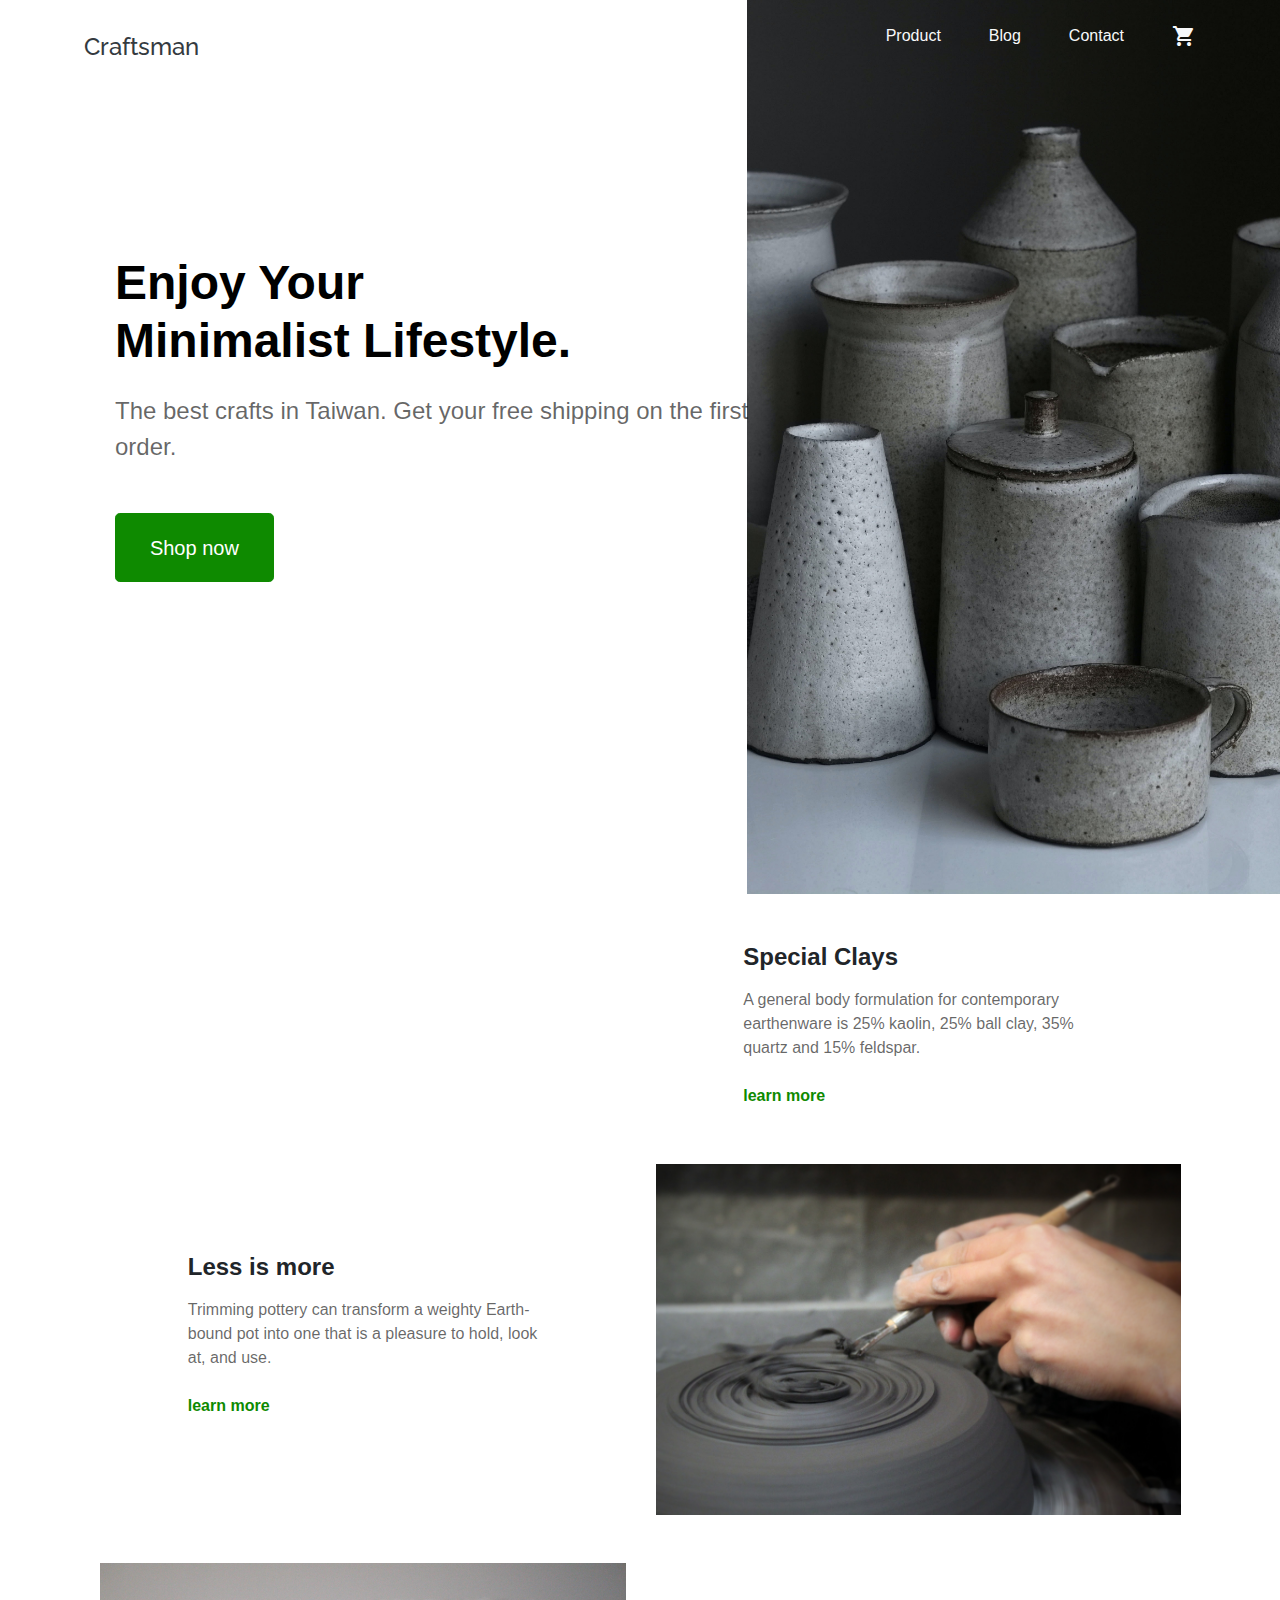
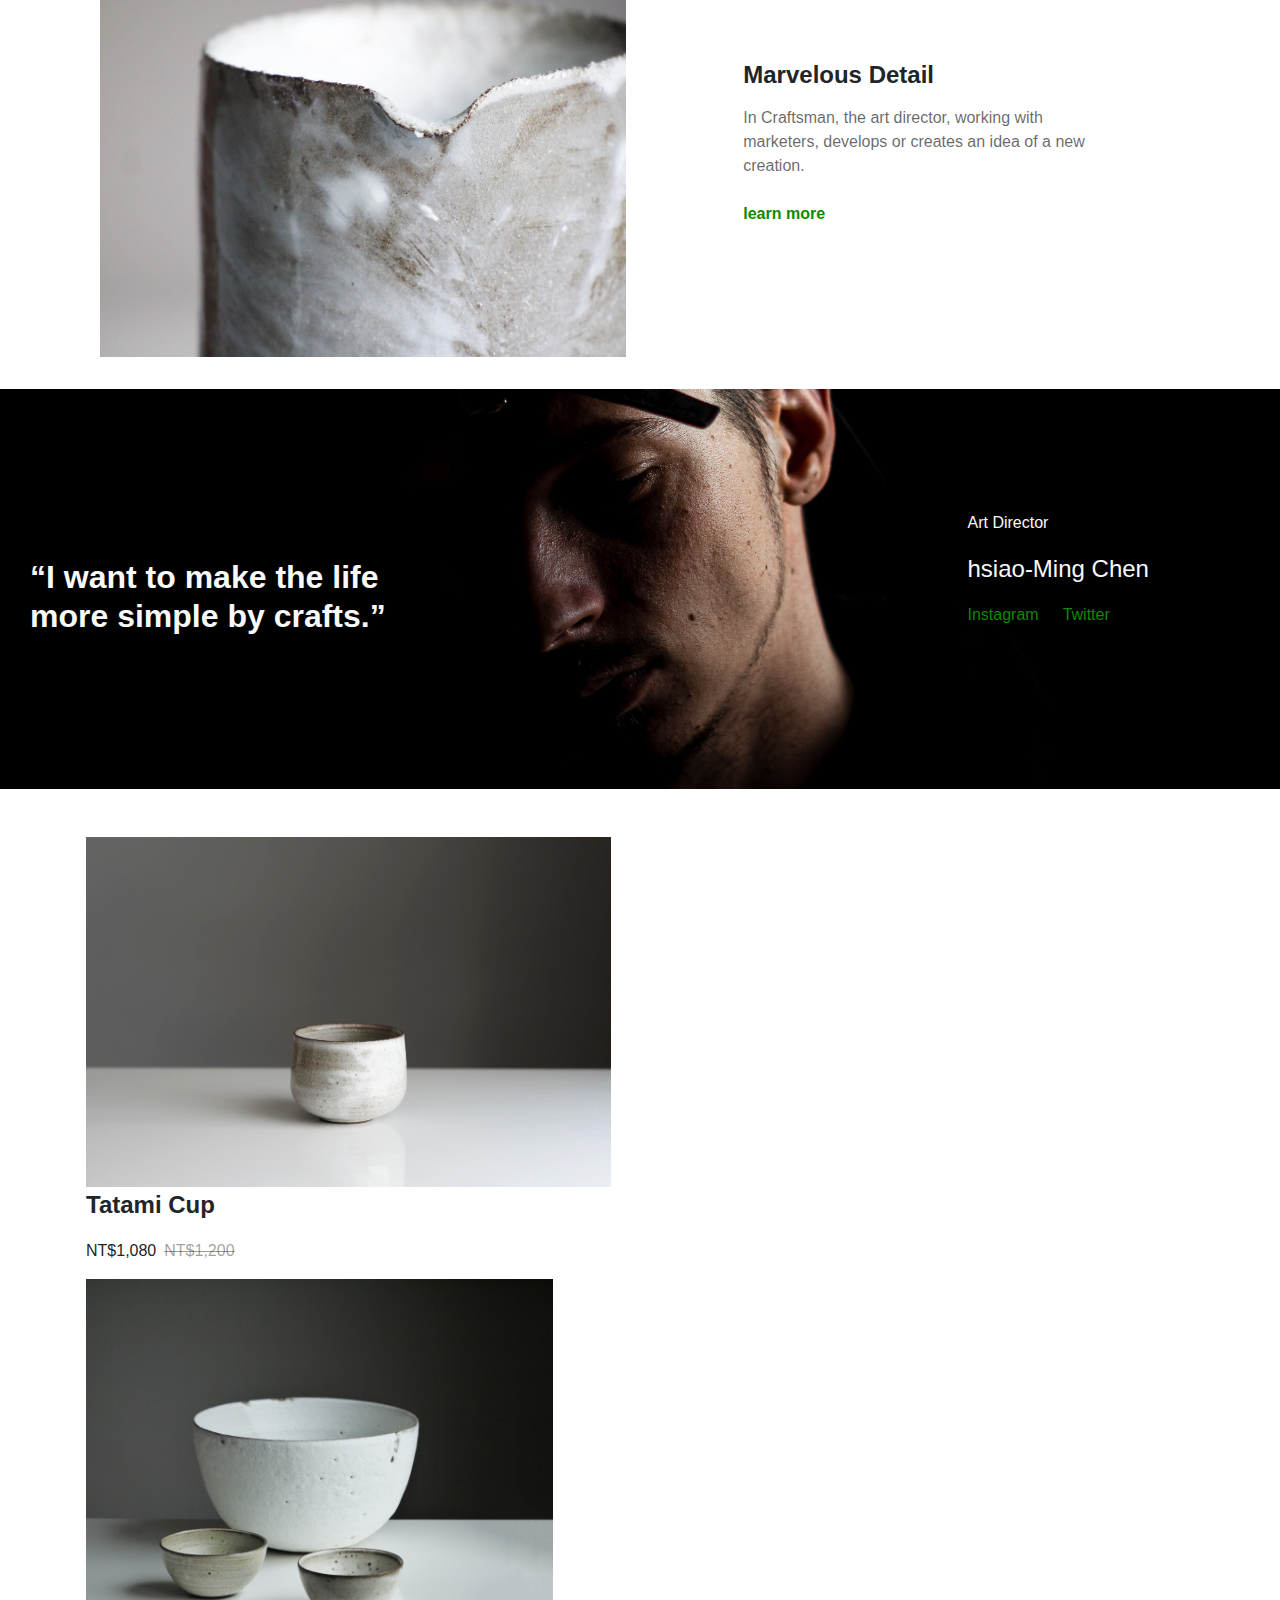
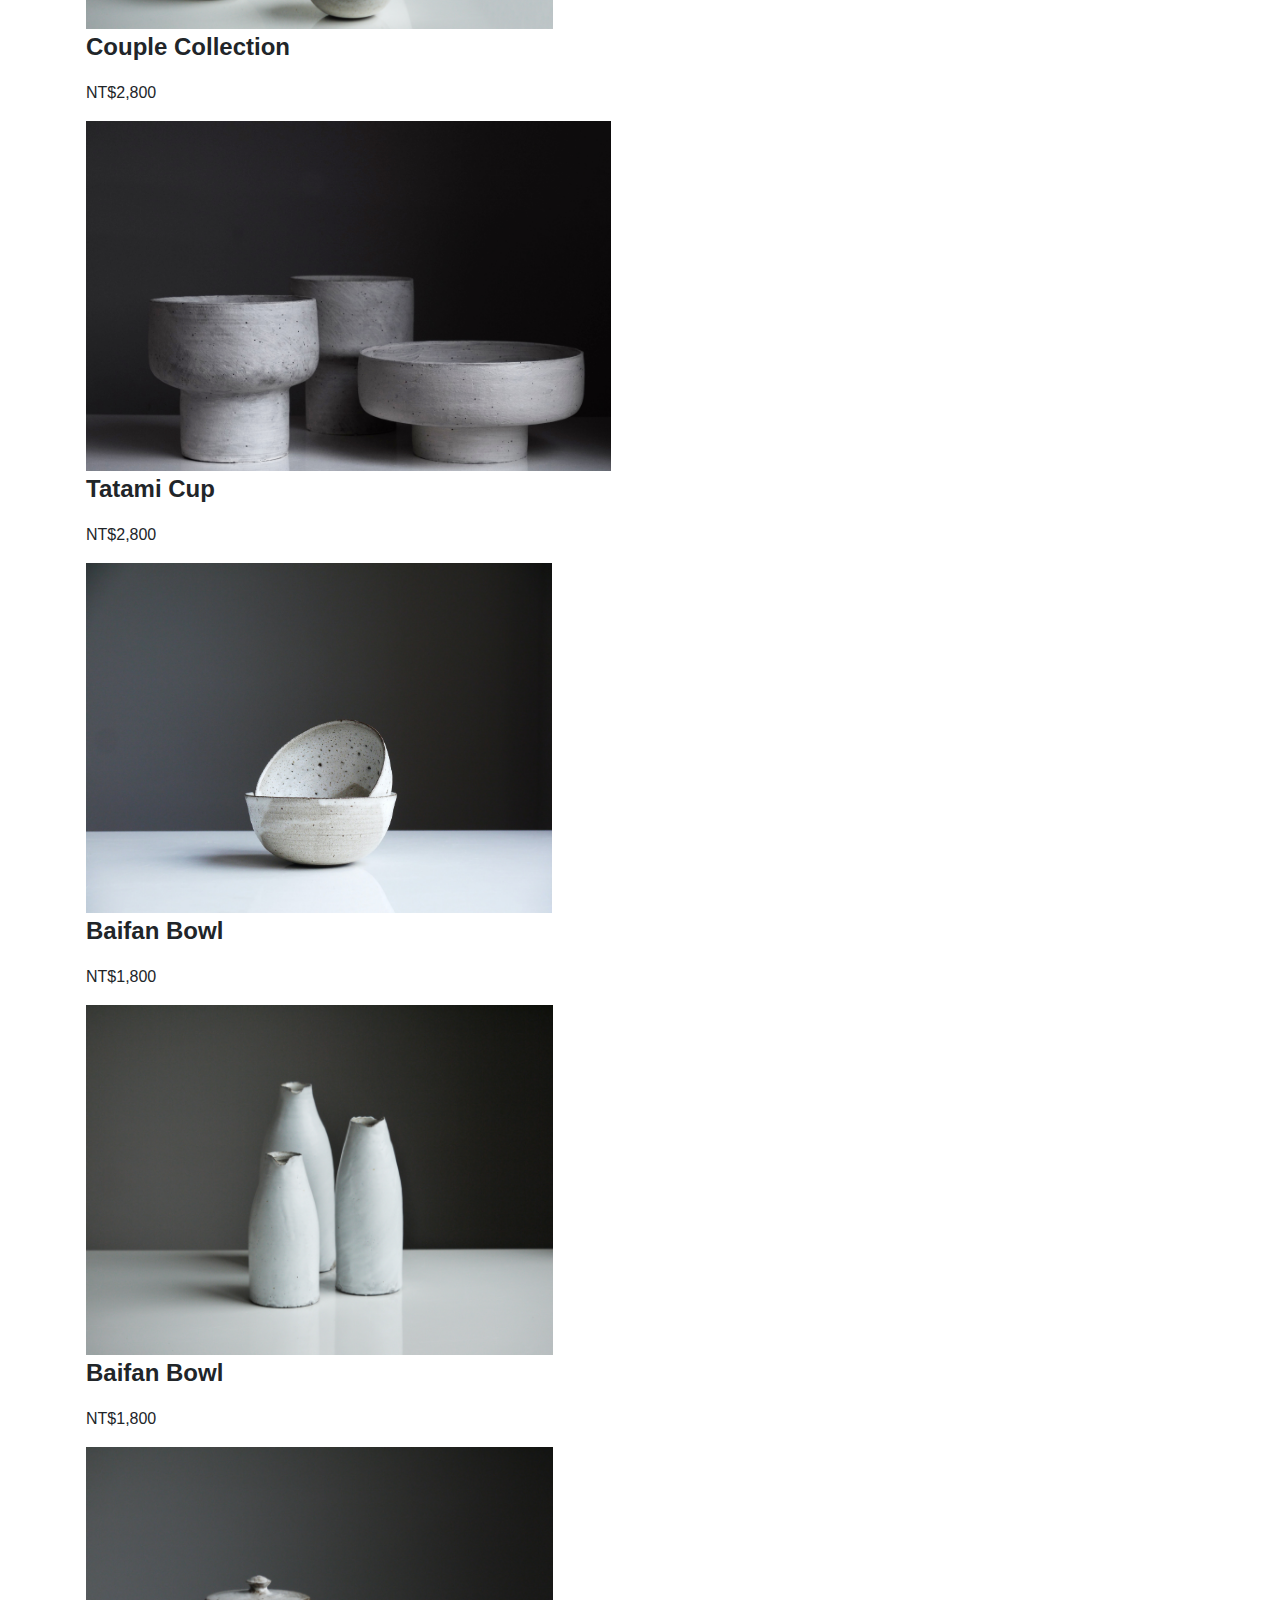
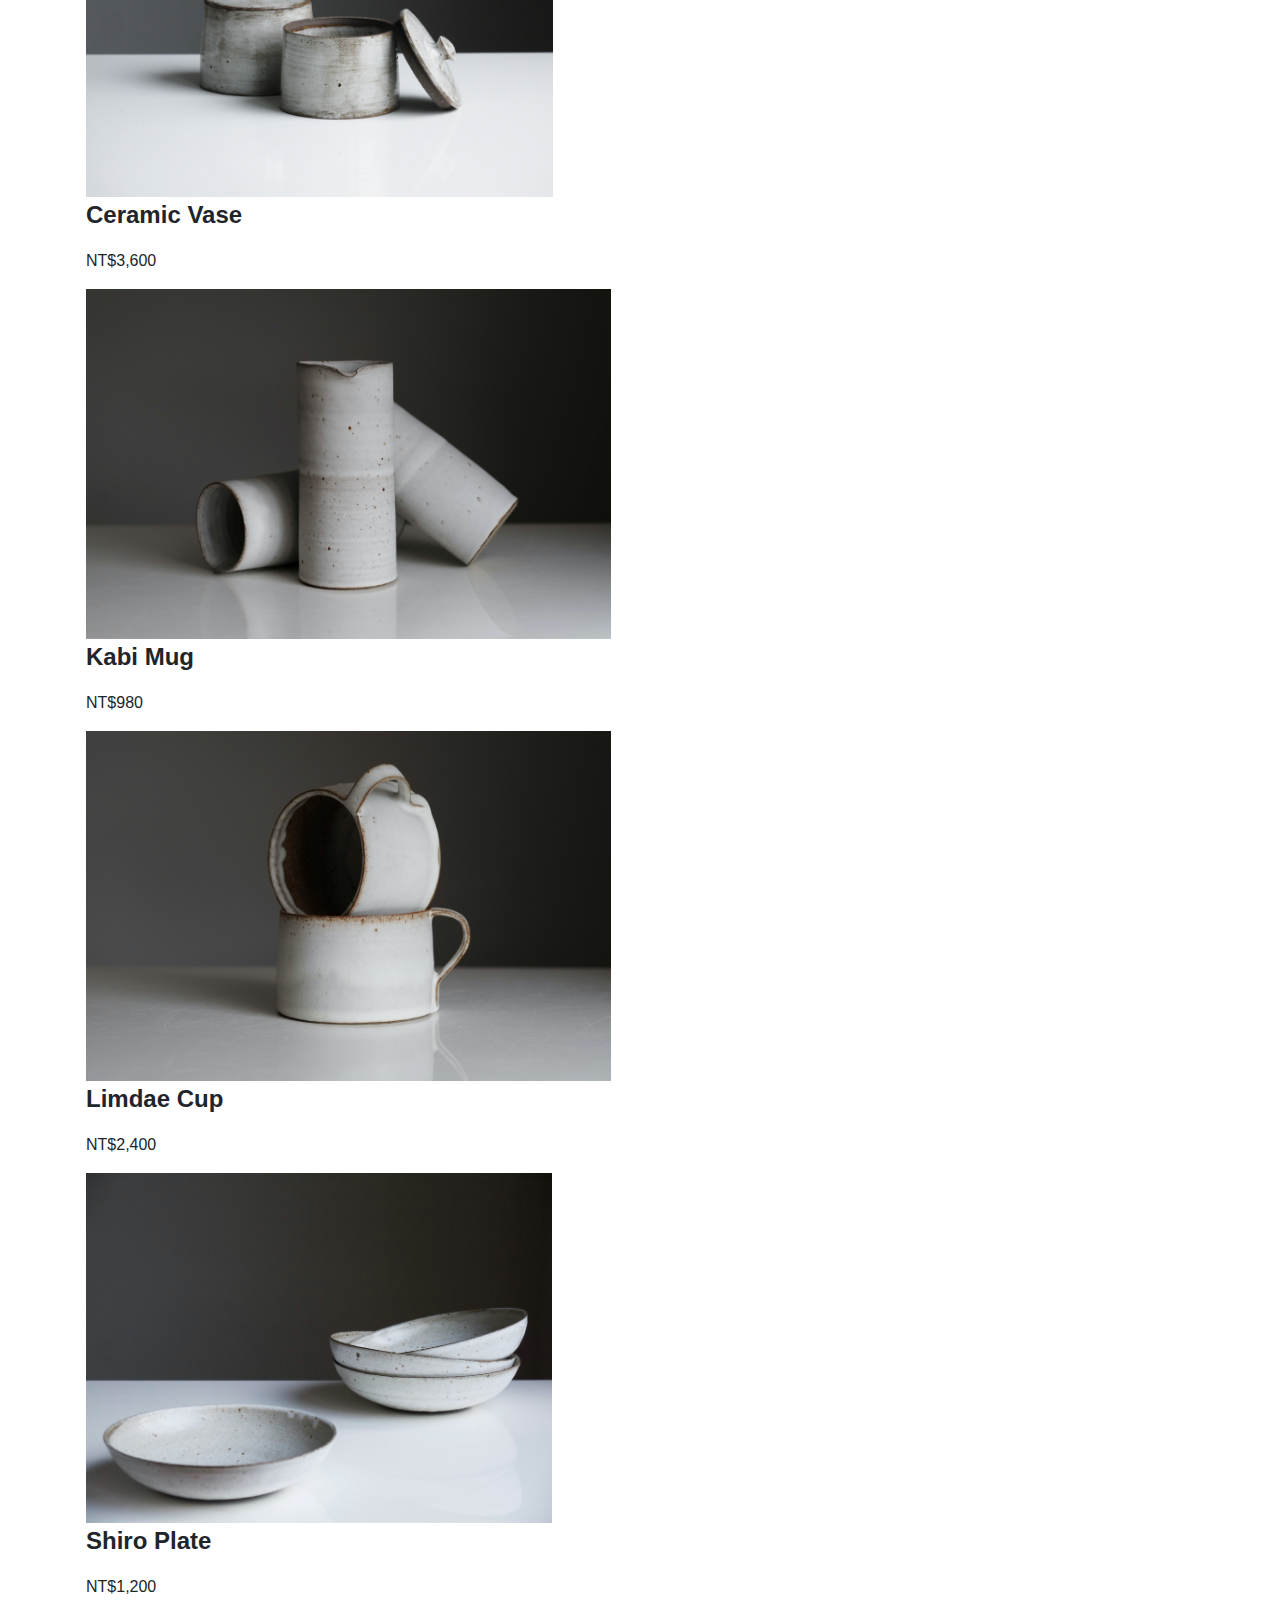
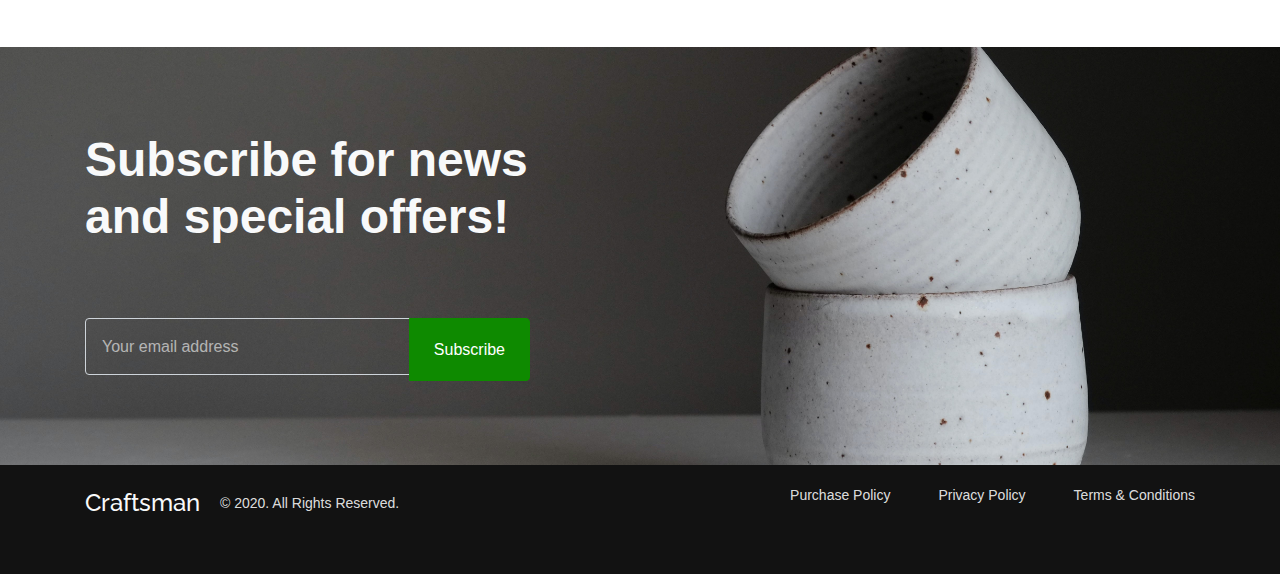
==== commit cd488c39: "Update index.html" ====
--- a/index.html
+++ b/index.html
@@ -19,12 +19,12 @@
     <a href="index.html" class="text-dark fz-24">Craftsman</a>
   </h1>
   <ul class="d-flex">
-    <li><a href="product.html" class="text-light">Product</a></li>
-    <li><a href="#" class="text-light ml-6">Blog</a></li>
-    <li><a href="#" class="text-light ml-6">Contact</a></li>
+    <li><a href="product.html" class="hoverPrimary-i">Product</a></li>
+    <li><a href="#" class="hoverPrimary-i ml-6">Blog</a></li>
+    <li><a href="#" class="hoverPrimary-i ml-6">Contact</a></li>
     <li>
       <a href="#">
-        <span class="material-icons text-light ml-6">
+        <span class="material-icons hoverPrimary-i ml-6">
           shopping_cart
         </span>
       </a>
@@ -33,7 +33,7 @@
 </div>
 <div class="container-fluid position-relative">
   <!-- mobileHeader -->
-  <div class="mobileHeader container pt-3 position-relative">
+  <div class="mobileHeader container pt-3">
     <div class="row">
       <div class="col d-flex align-items-center ">
         <a href="#">
@@ -56,7 +56,7 @@
       </div>
     </div>
     <!-- hamIcon -->
-    <div class="container hamList position-absolute">
+    <div class="hamList position-absolute">
       <div class="row">
         <div class="col-12">
           <div class="d-flex justify-content-between">
@@ -184,6 +184,31 @@
       <p class="font-weight-bold fz-24">Baifan Bowl</p>
       <p>NT$1,800</p>
     </div>
+    <div class="swiper-slide craftSlider">
+      <img src="assets/images/img-5.jpg" alt="">
+      <p class="font-weight-bold fz-24">Baifan Bowl</p>
+      <p>NT$1,800</p>
+    </div>
+    <div class="swiper-slide craftSlider">
+      <img src="assets/images/img-6.jpg" alt="">
+      <p class="font-weight-bold fz-24">Ceramic Vase</p>
+      <p>NT$3,600</p>
+    </div>
+    <div class="swiper-slide craftSlider">
+      <img src="assets/images/img-7.jpg" alt="">
+      <p class="font-weight-bold fz-24">Kabi Mug</p>
+      <p>NT$980</p>
+    </div>
+    <div class="swiper-slide craftSlider">
+      <img src="assets/images/img-8.jpg" alt="">
+      <p class="font-weight-bold fz-24">Limdae Cup</p>
+      <p>NT$2,400</p>
+    </div>
+    <div class="swiper-slide craftSlider">
+      <img src="assets/images/img-9.jpg" alt="">
+      <p class="font-weight-bold fz-24">Shiro Plate</p>
+      <p>NT$1,200</p>
+    </div>
   </div>
 </div>
 
--- a/assets/style/all.css
+++ b/assets/style/all.css
@@ -50,6 +50,16 @@
 
 .lineThrough {
   text-decoration: line-through; }
+
+.hoverPrimary-i {
+  color: #f8f9fa; }
+  .hoverPrimary-i:hover {
+    color: #0E8A00; }
+
+.hoverPrimary-p {
+  color: #121212; }
+  .hoverPrimary-p:hover {
+    color: #0E8A00; }
 
 /*!
  * Bootstrap v4.5.0 (https://getbootstrap.com/)
@@ -9063,18 +9073,6 @@
   position: relative;
   z-index: 100; }
 
-.hamList {
-  max-height: 0;
-  overflow: hidden;
-  background: #fff;
-  z-index: 100; }
-
-.hamList.active {
-  padding-top: 16px;
-  max-height: 100vh;
-  top: 0;
-  left: 0; }
-
 .subscribe {
   background-image: url(../images/subscribe.jpg); }
   .subscribe h2 {
@@ -9124,6 +9122,21 @@
     .mobileHeader {
       display: none !important; } }
 
+.hamList {
+  max-height: 0;
+  overflow: hidden;
+  background: #fff;
+  z-index: 100;
+  width: 100%;
+  top: 0;
+  left: 0;
+  padding-left: 15px;
+  padding-right: 15px; }
+
+.hamList.active {
+  padding-top: 16px;
+  max-height: 100vh; }
+
 .banner {
   background-image: url(../images/index-1.jpg);
   z-index: -1;
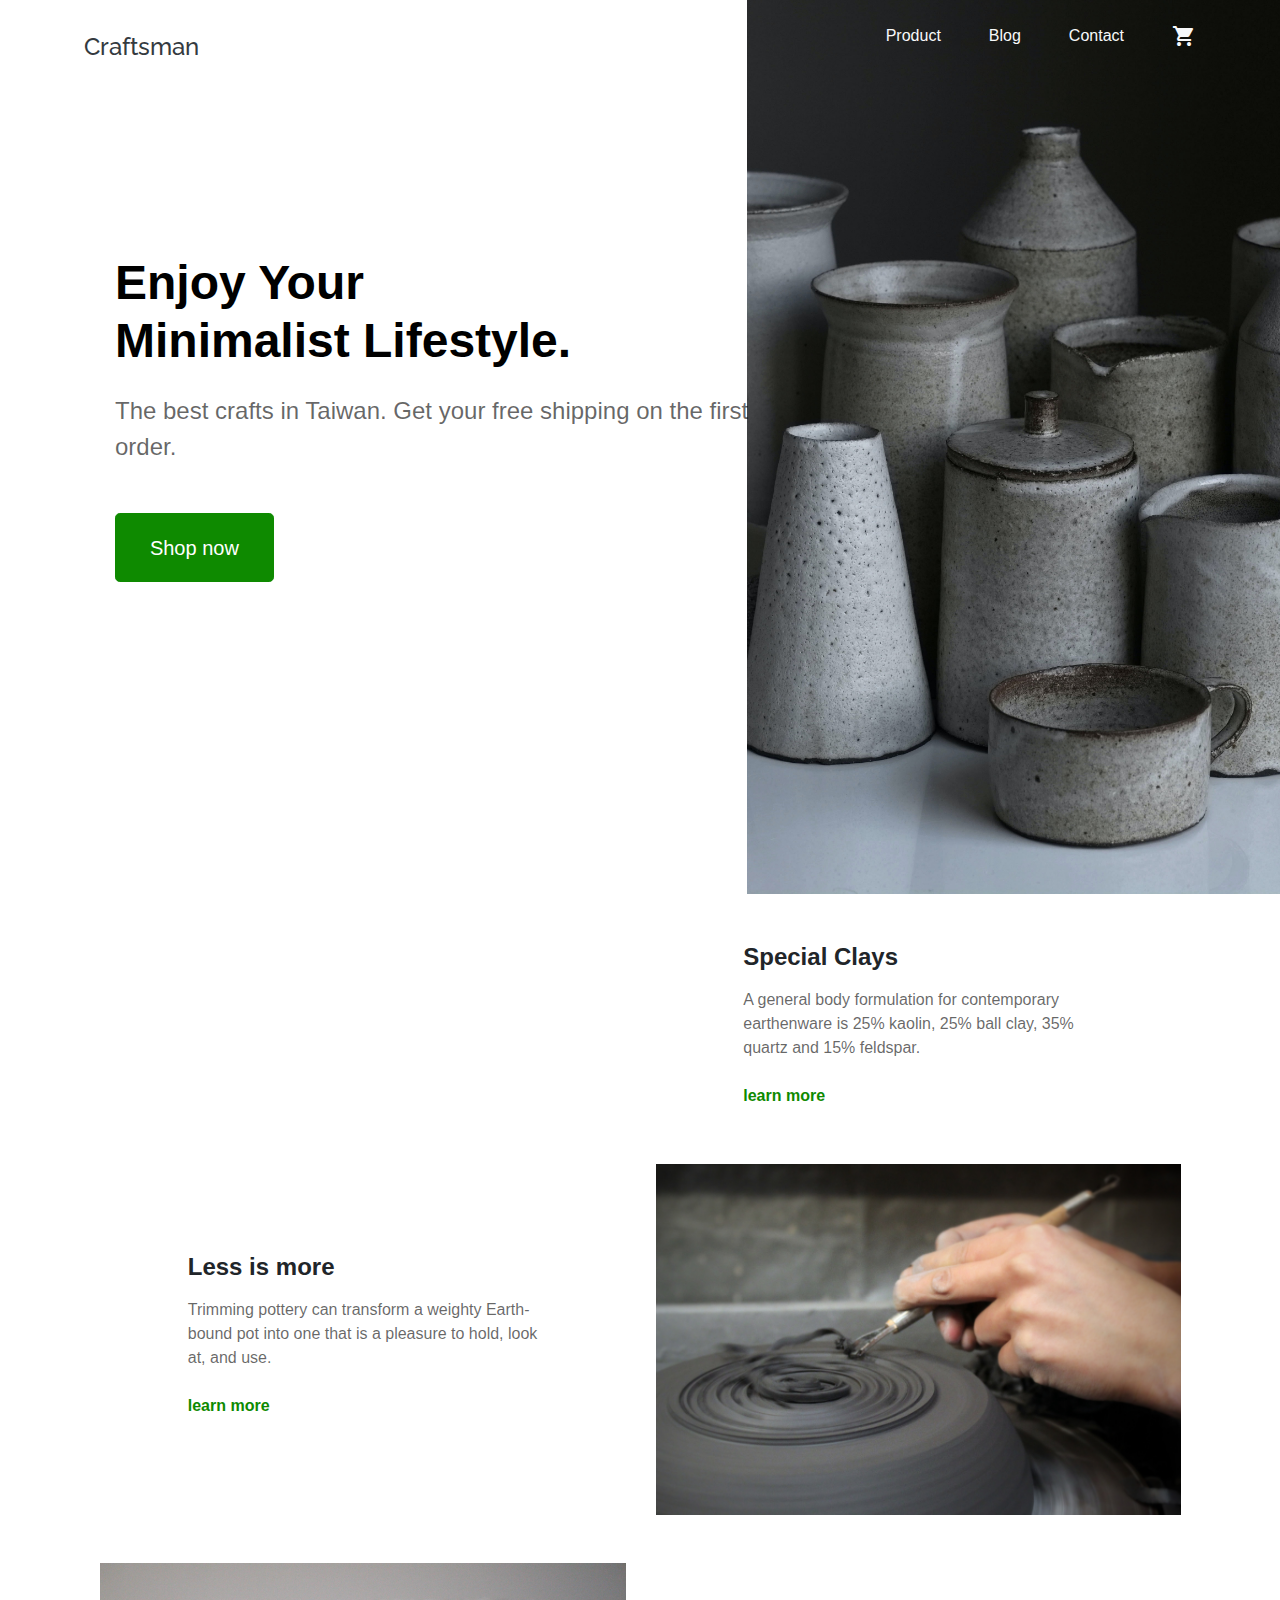
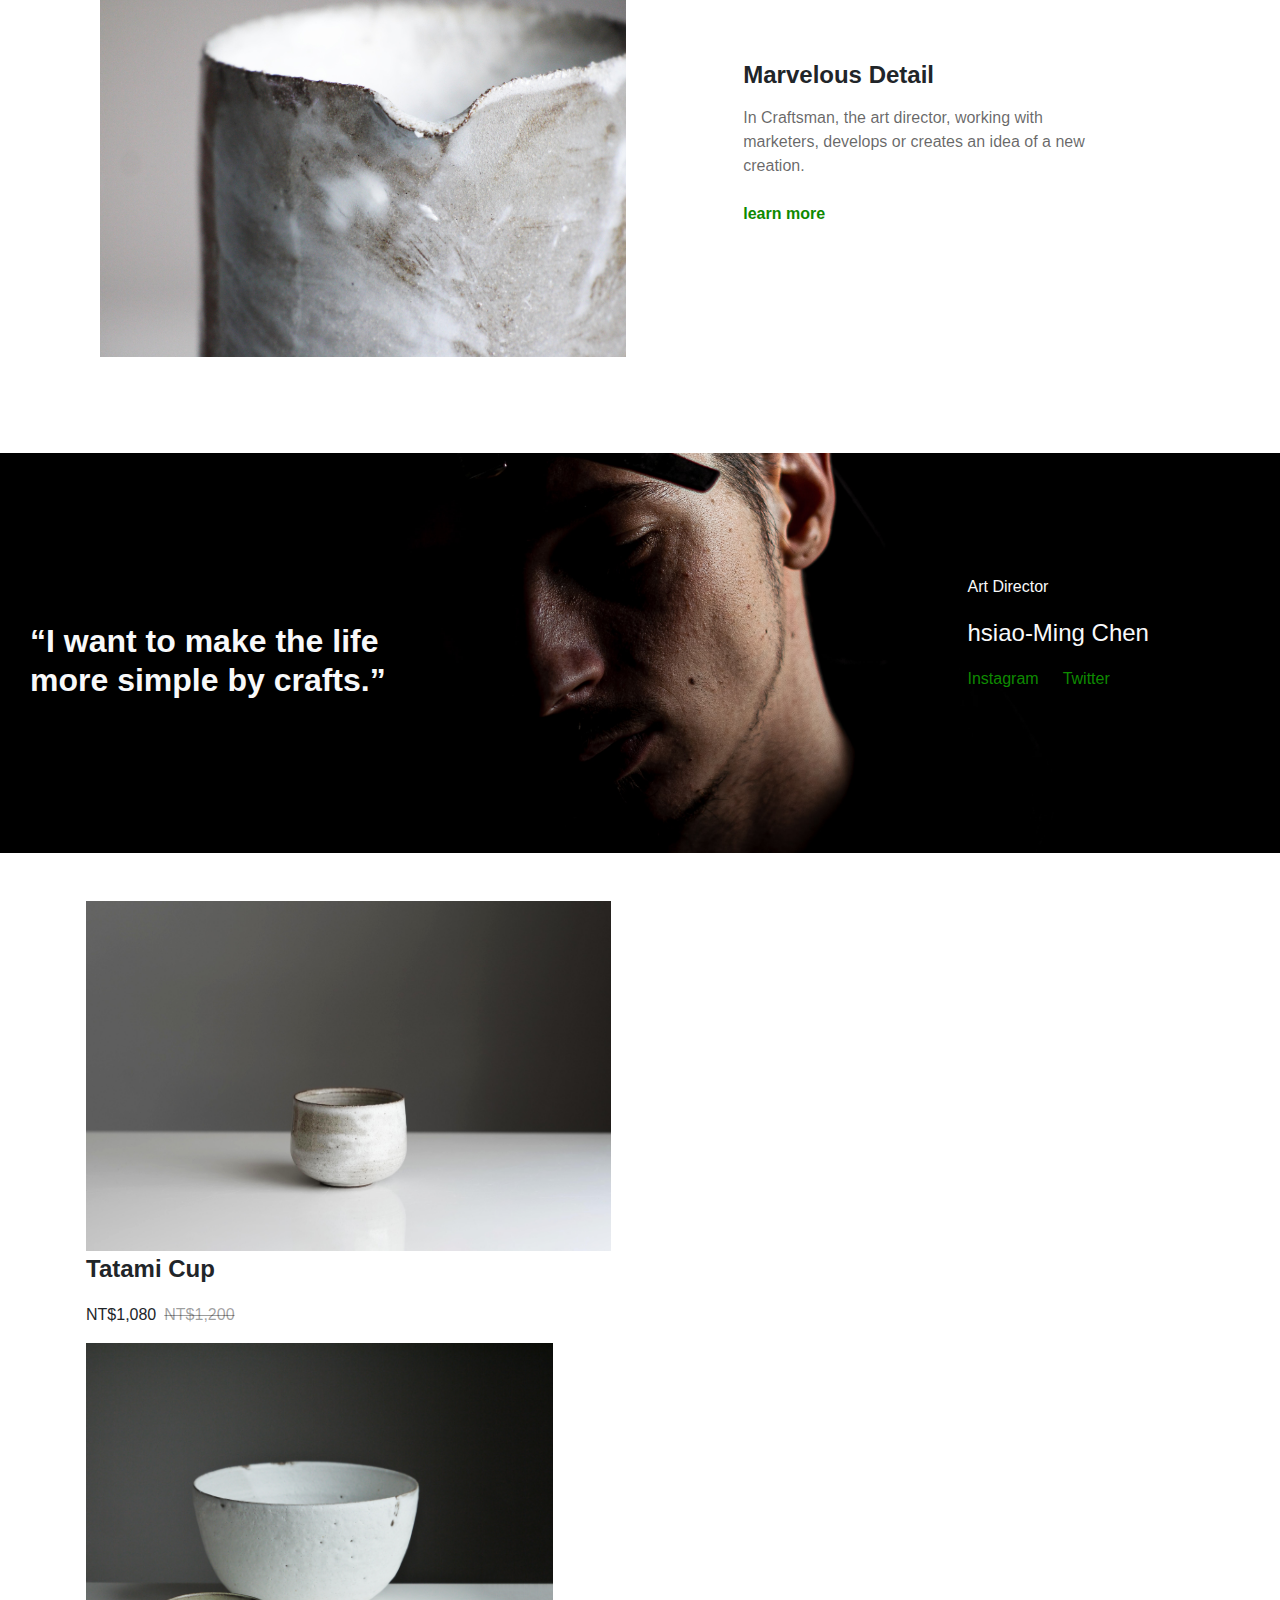
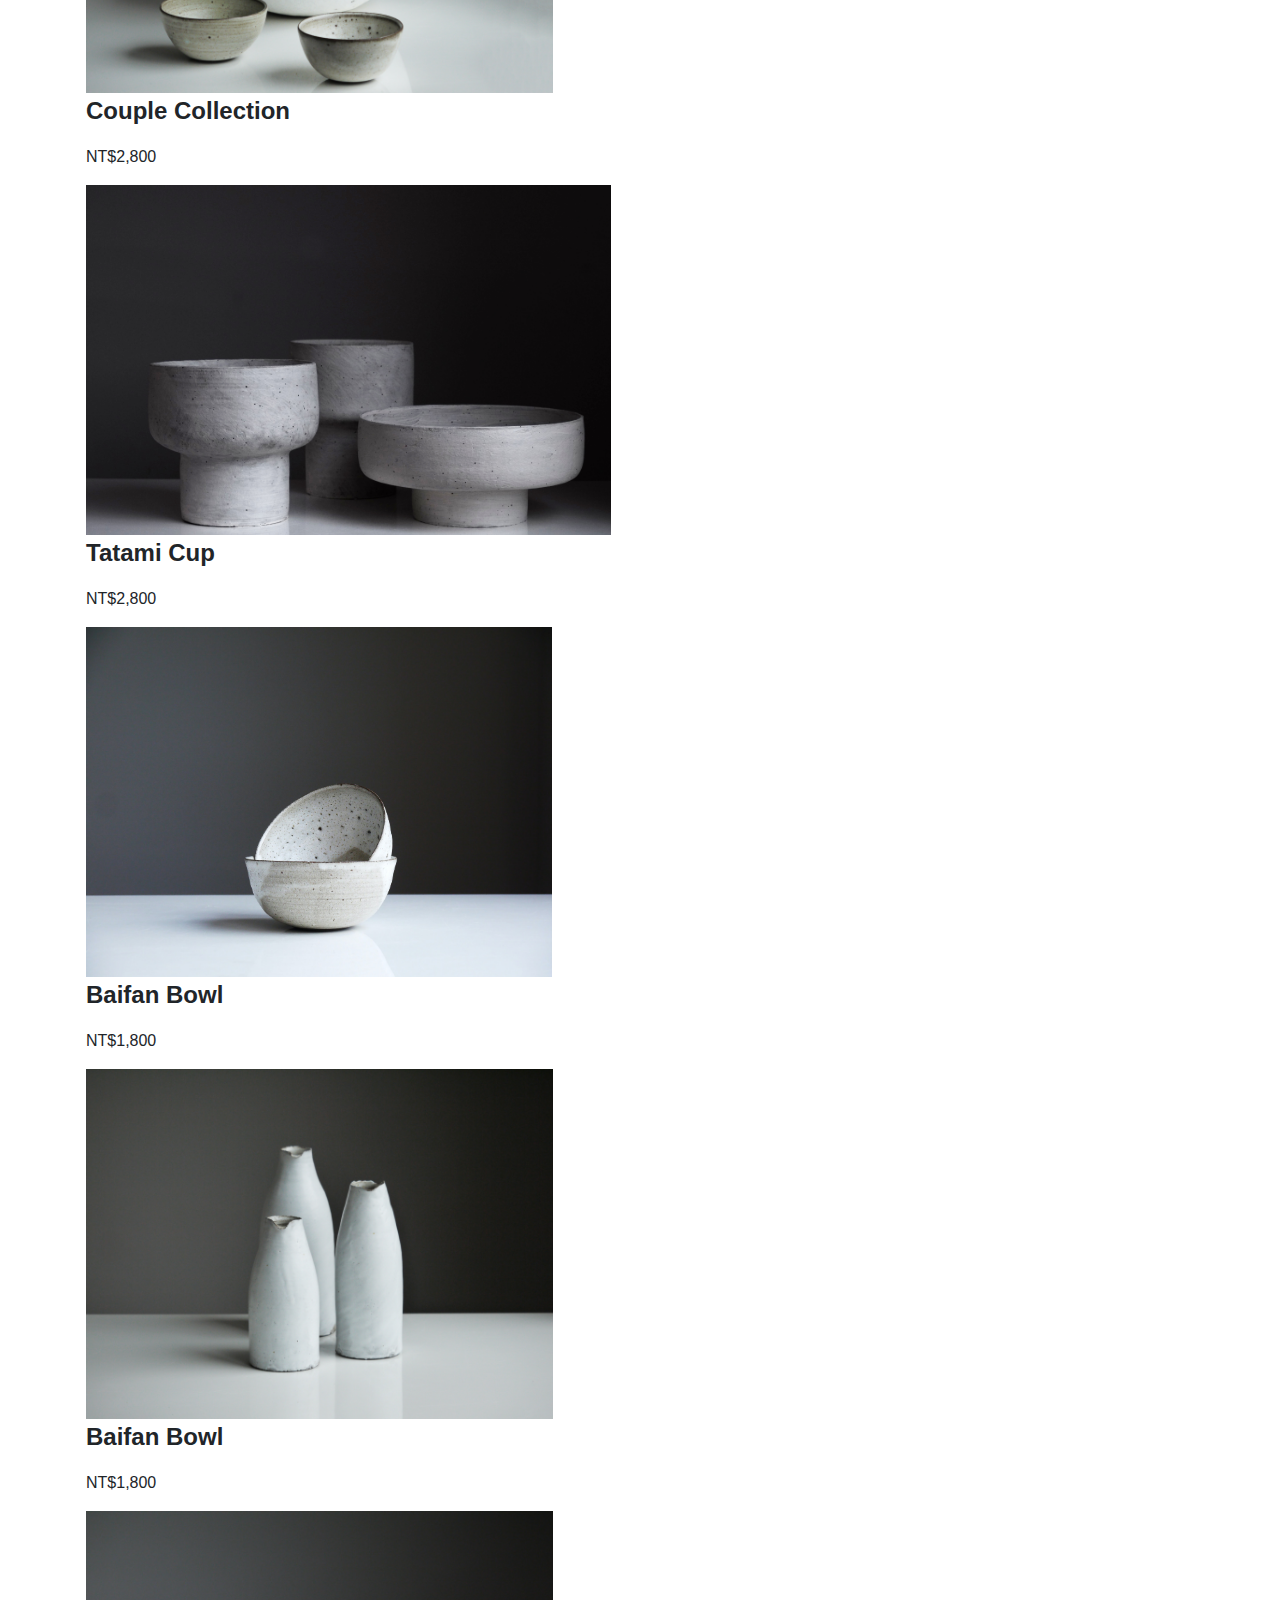
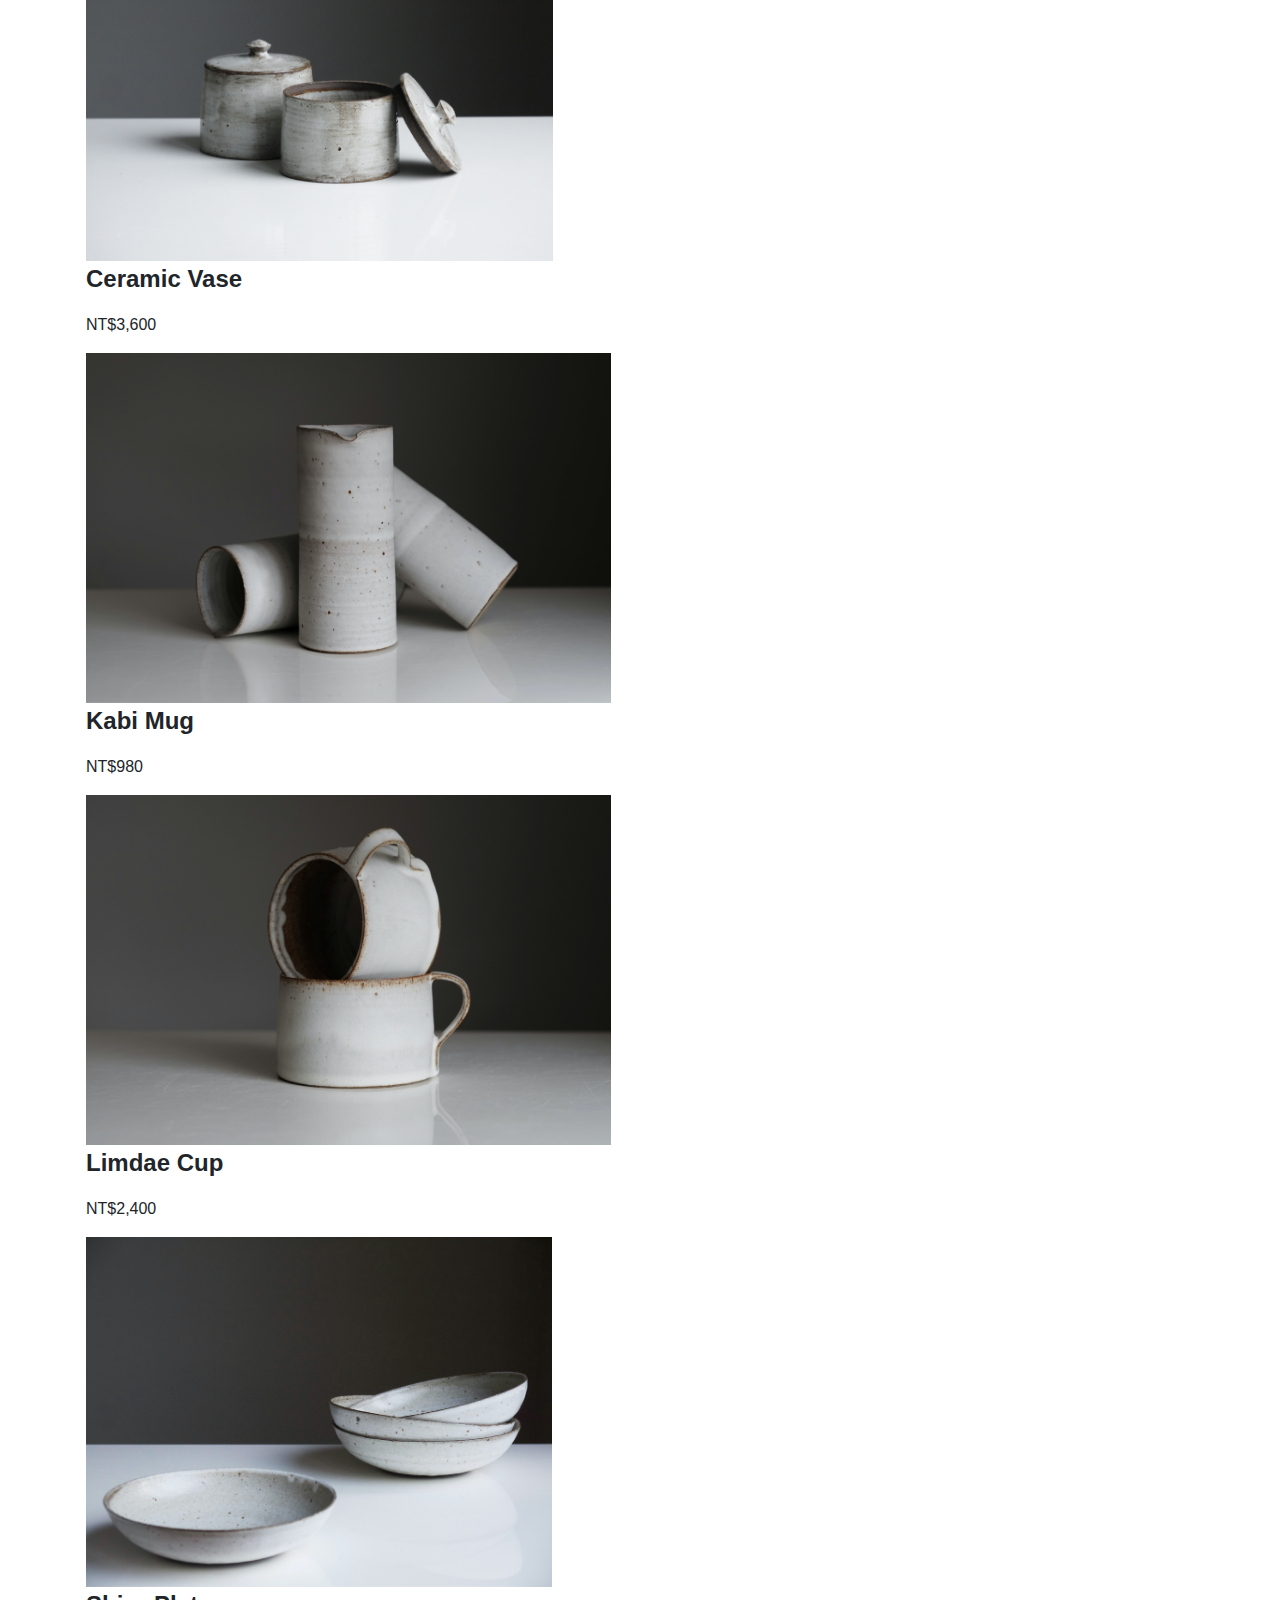
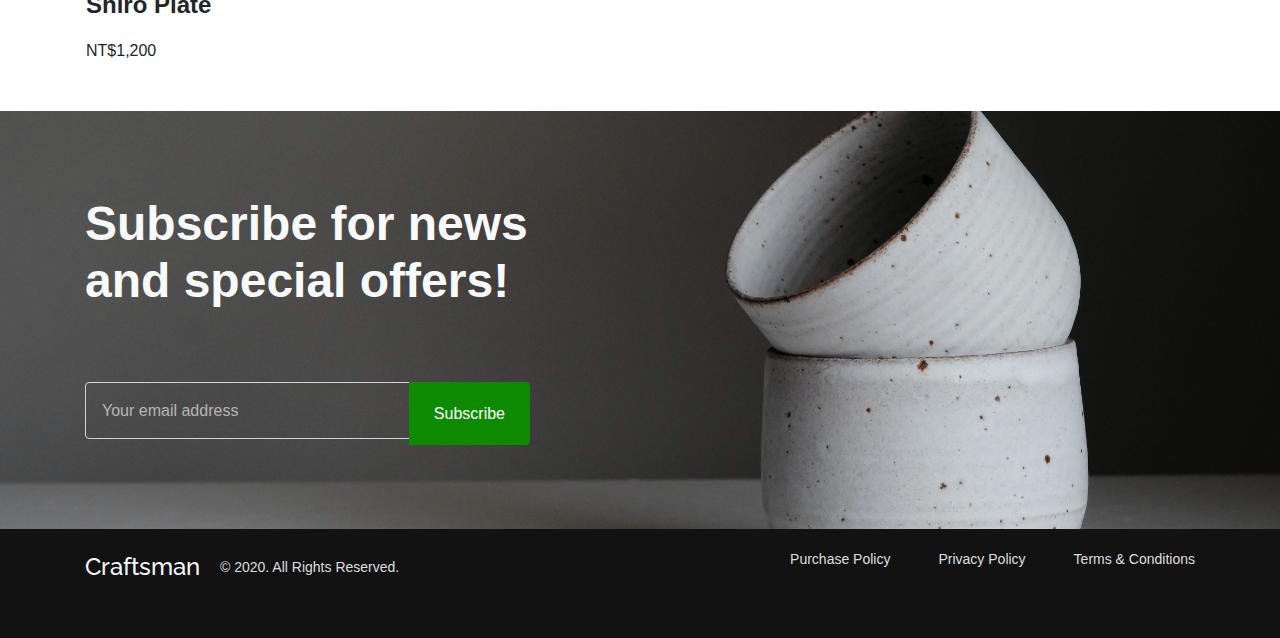
==== commit 304d3685: "Update index.html" ====
--- a/index.html
+++ b/index.html
@@ -107,7 +107,7 @@
   </div>
 </div>
 <!-- index introdution -->
-<div class="introduction container-fluid px-lg-8">
+<div class="introduction container-fluid px-lg-8 mb-lg-7">
   <div class="row">
     <ul class="col-12 pl-3">
       <li class="d-lg-flex align-items-lg-center mb-lg-5">
